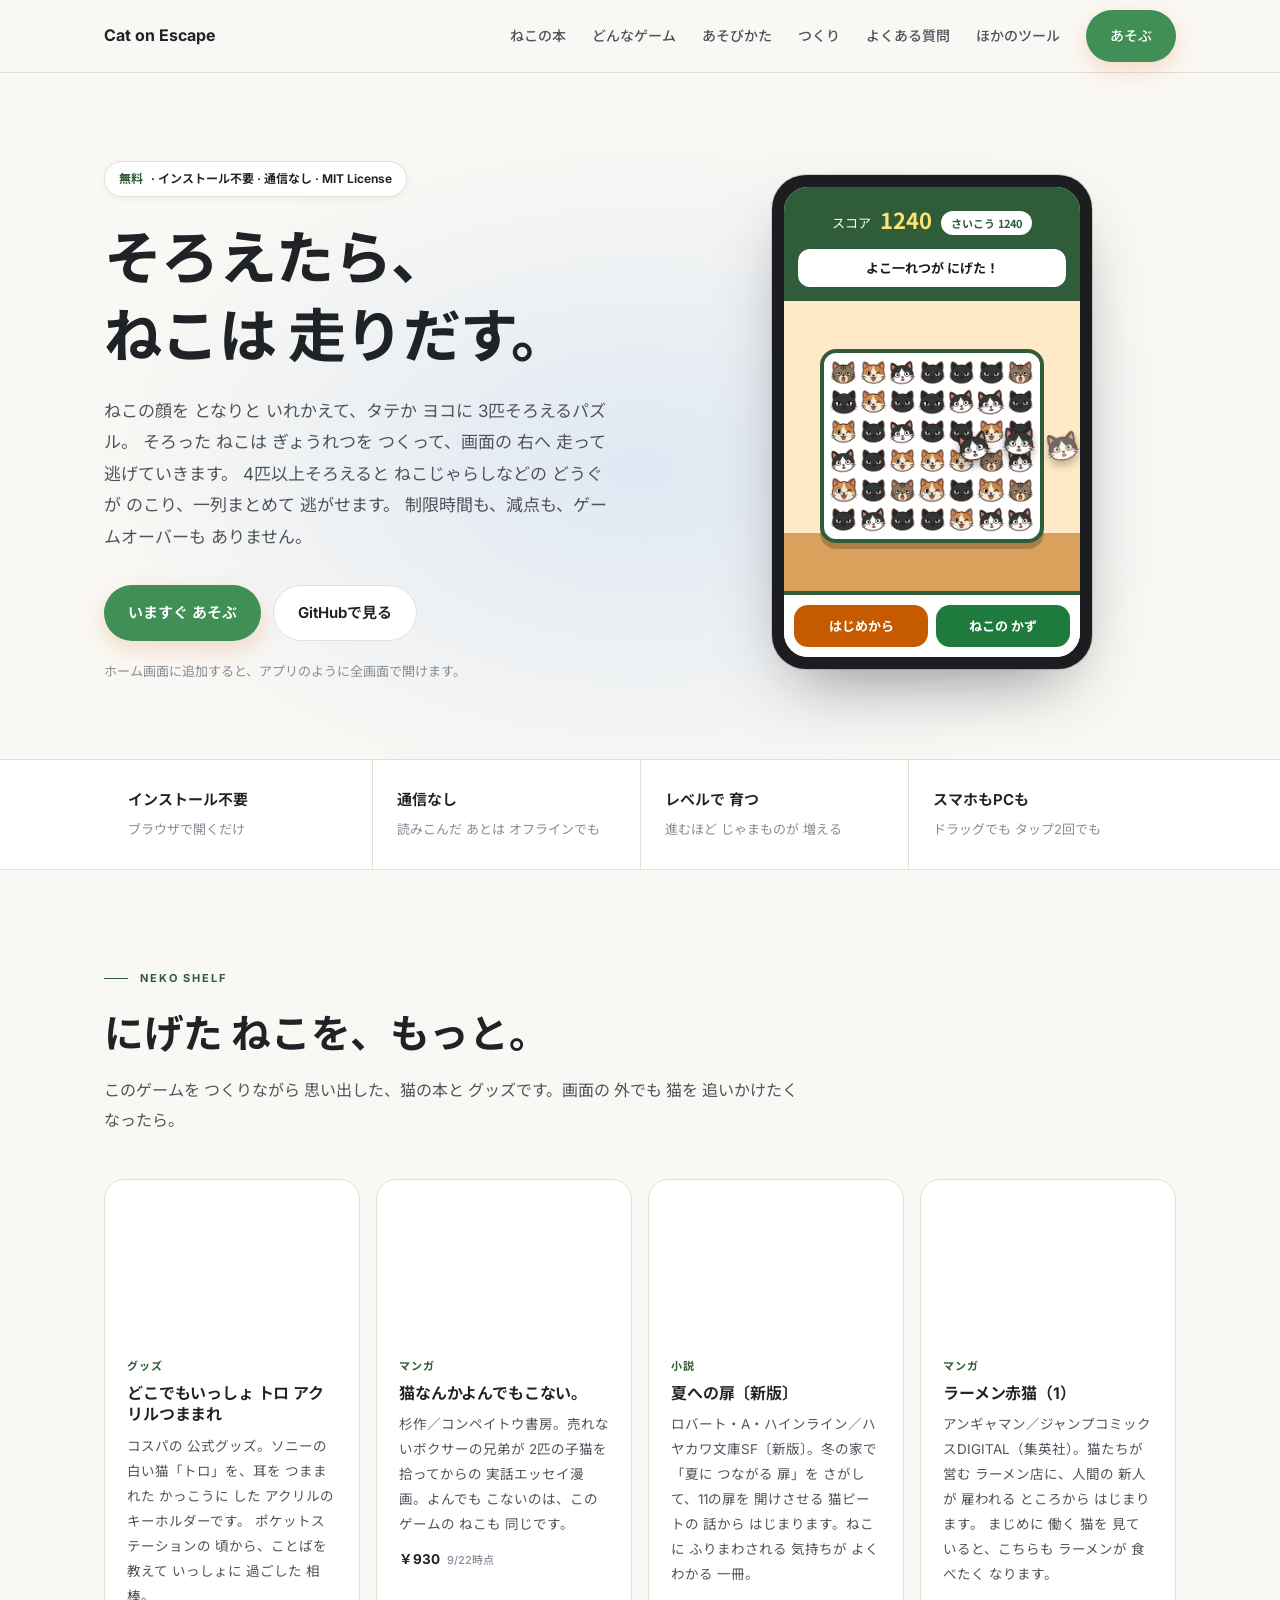
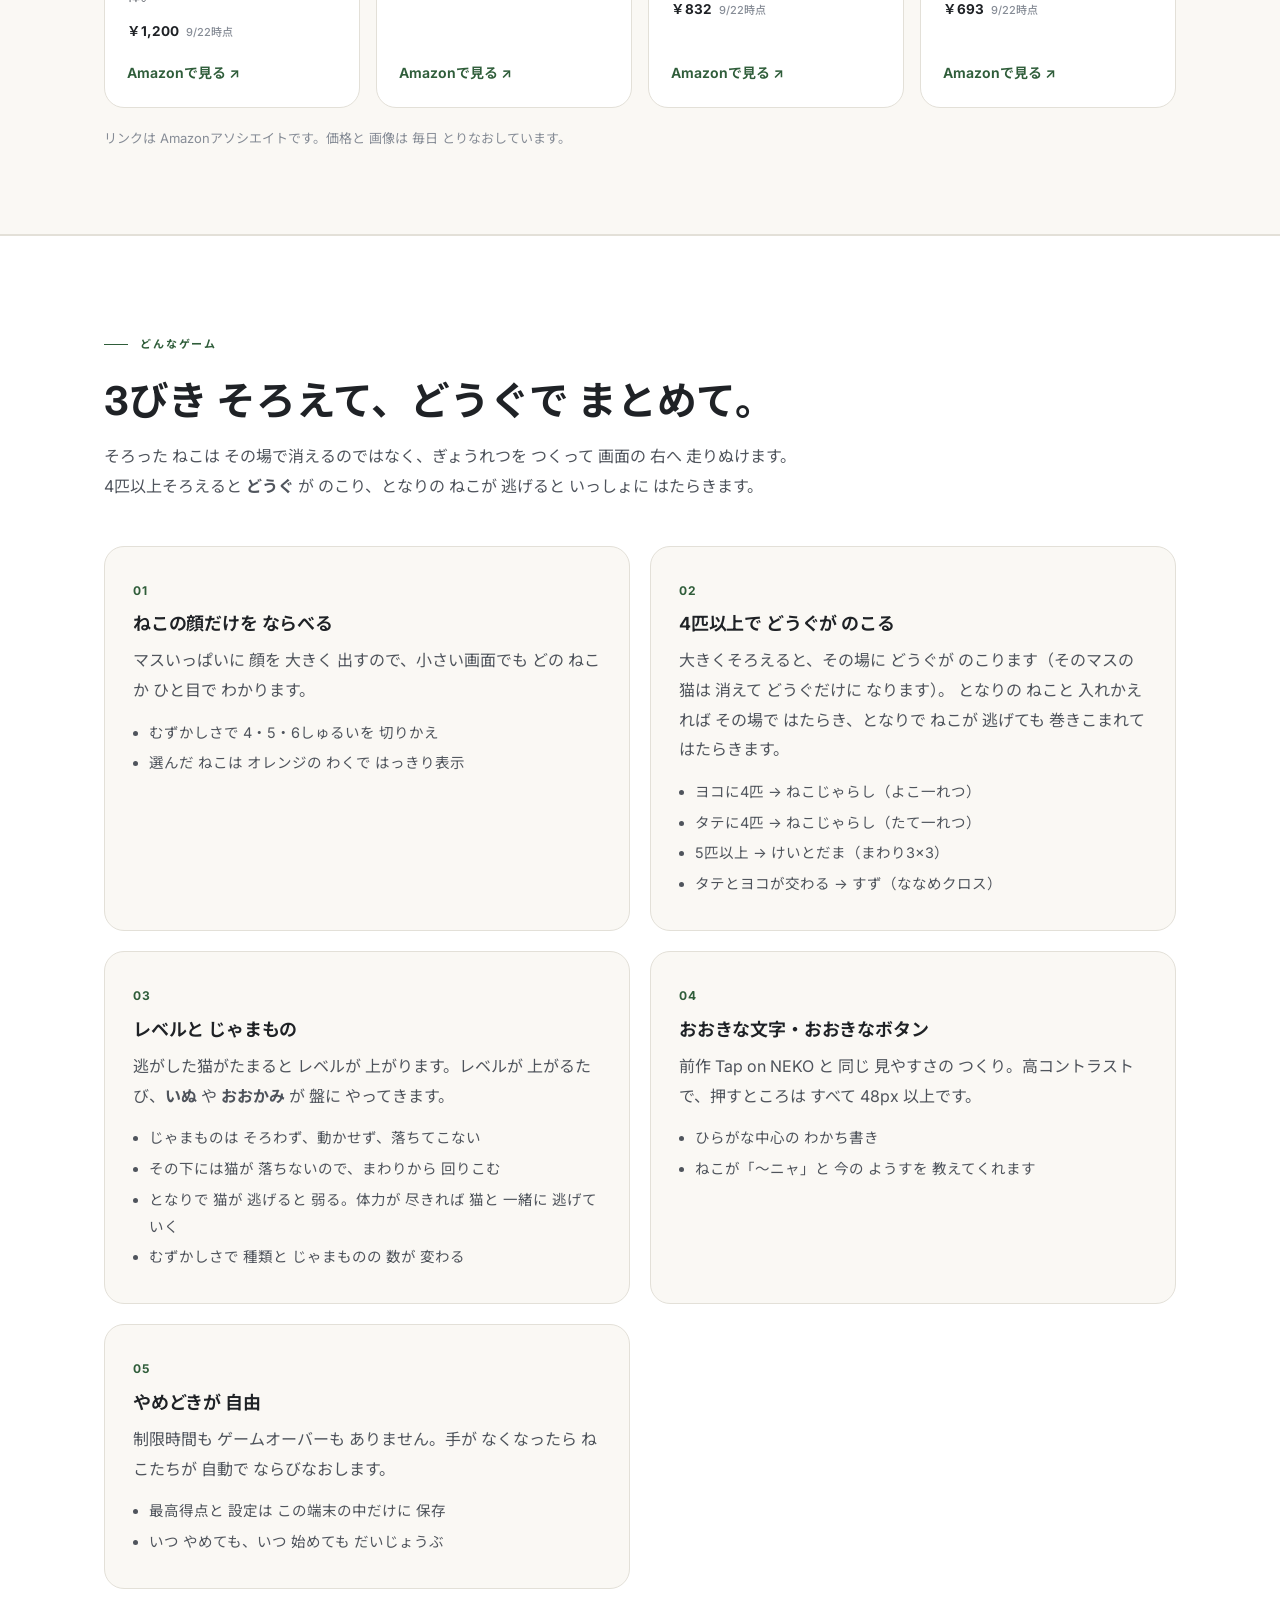
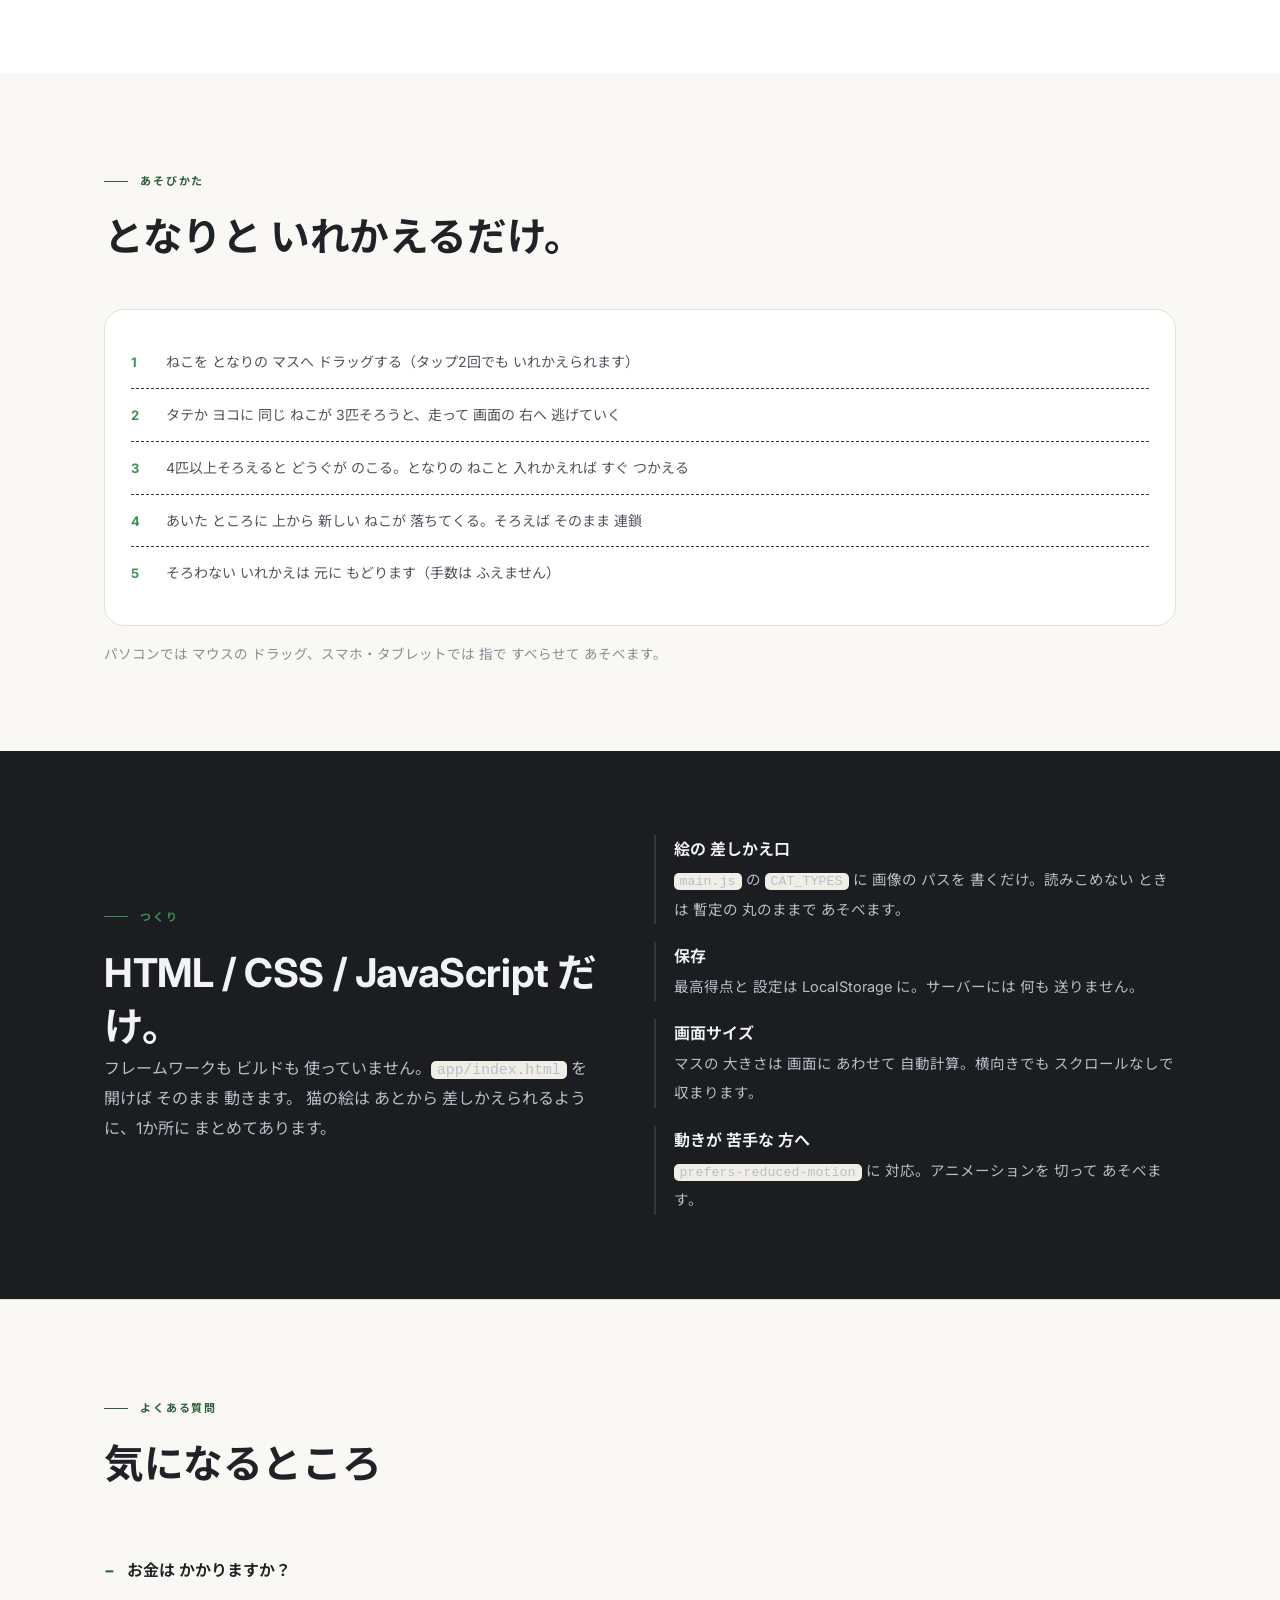
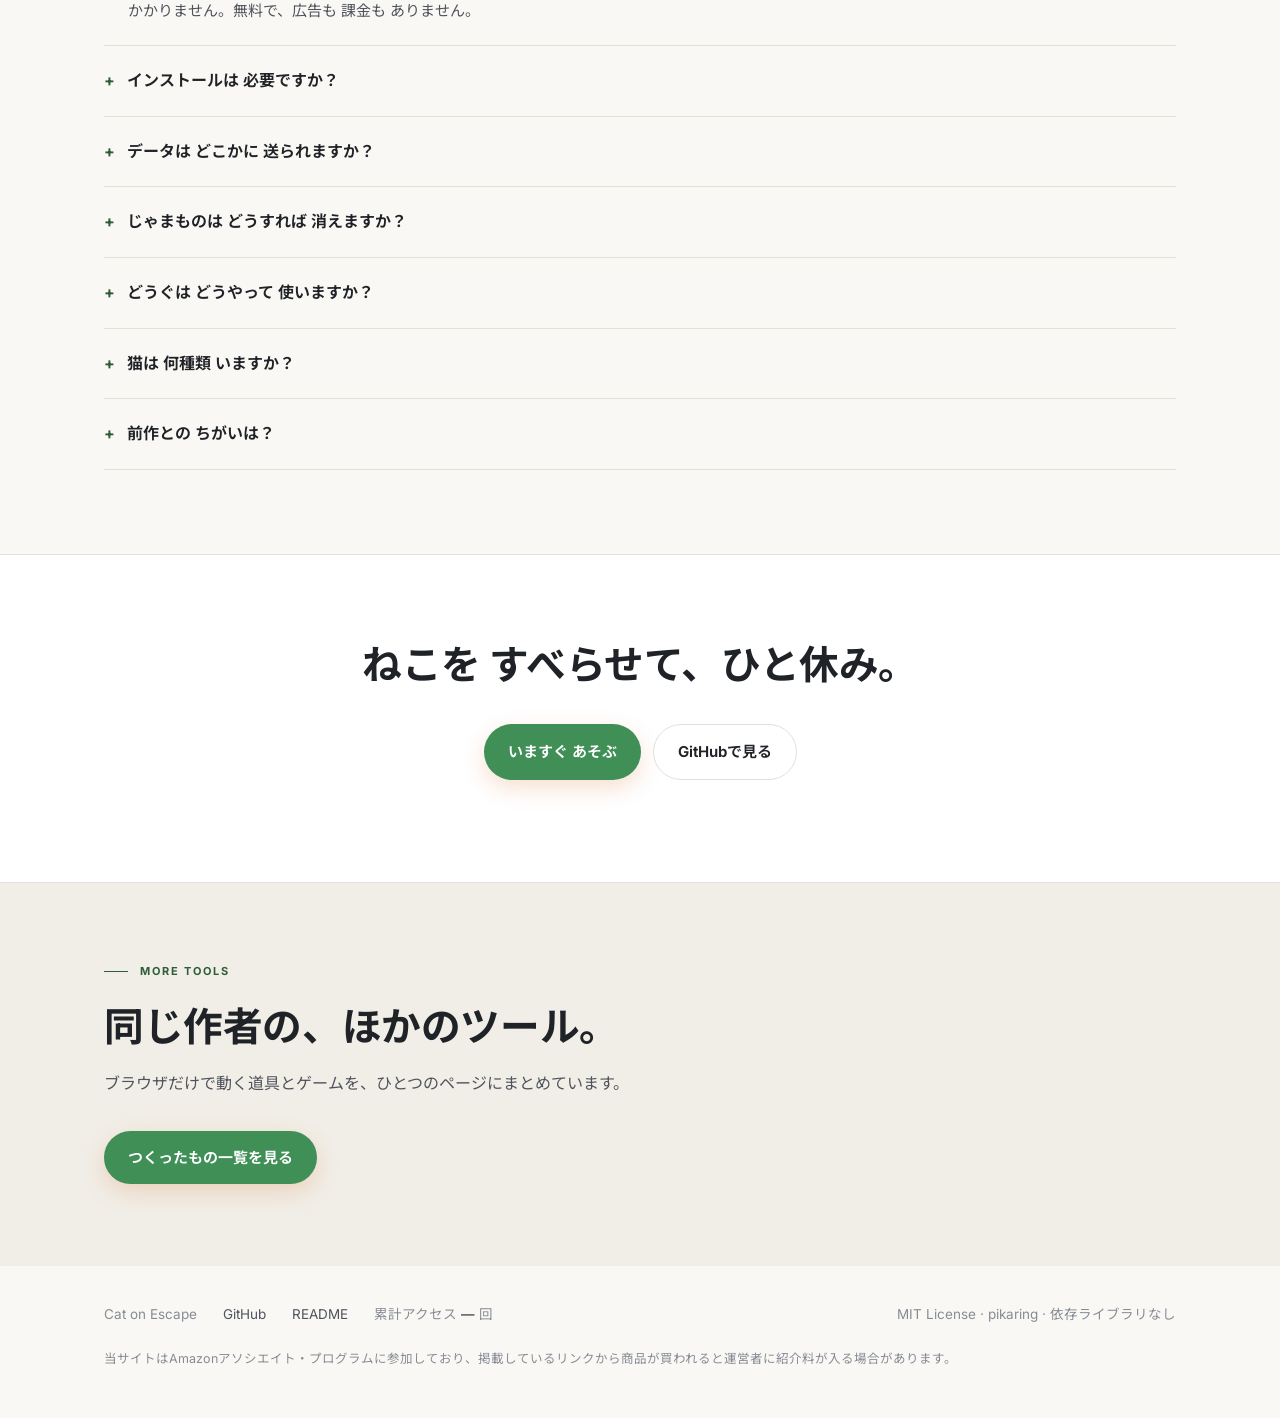
==== index.html @ 18ccc9ee "ポータルから来たときに紹介ページが飛ばされる不具合を修正 ホーム画面のアイコンから開いたときだけ app/ へ飛ばす分岐が、 ポータル経由の訪問でも成立していた。  display-mode: sta" ====
<!DOCTYPE html>
<html lang="ja">
<head>
<meta charset="UTF-8">
<meta name="viewport" content="width=device-width, initial-scale=1">
<title>Cat on Escape｜3びき そろえて ねこを にがす、おちもの パズル</title>
<meta name="description" content="インストール不要・通信なし・ブラウザだけで動く、ねこを にがす おちもの パズル。ねこの顔をスライドしてタテかヨコに3匹そろえると、行列をつくって画面の右へ走って逃げていきます。4匹以上そろえると ねこじゃらしなどの どうぐが手に入ります。">
<meta name="theme-color" content="#2f5d3a">

<link rel="canonical" href="https://pikaring.github.io/cat-on-escape/">
<meta property="og:type" content="website">
<meta property="og:title" content="Cat on Escape｜3びき そろえて ねこを にがす、おちもの パズル">
<meta property="og:description" content="3びき そろえて ねこを にがす パズル。4匹以上そろえると どうぐが手に入り、一列やまわり3×3をまとめて逃がせます。インストール不要・通信なし。">
<meta property="og:url" content="https://pikaring.github.io/cat-on-escape/">
<meta property="og:image" content="https://pikaring.github.io/cat-on-escape/assets/icon.png">

<link rel="icon" href="assets/favicon.png" type="image/png">
<link rel="apple-touch-icon" href="assets/icon.png">
<link rel="preconnect" href="https://fonts.googleapis.com">
<link rel="preconnect" href="https://fonts.gstatic.com" crossorigin>
<link href="https://fonts.googleapis.com/css2?family=Inter:wght@400;500;600;650;700&family=Noto+Sans+JP:wght@400;500;600;700&display=swap" rel="stylesheet">
<link rel="stylesheet" href="assets/site.css">
<script>
  /* ホーム画面に くわえた アイコンから 開いた ときは、紹介ページを とばして
     そのまま ゲームへ（すでに 入れて ある 方の 使い勝手を かえない ため）。

     ただし standalone は「いま 開いて いる ウィンドウの 表示モード」なので、
     ポータルなど 別の ページを ホーム画面から 開いて いると、そこから たどって
     きた この ページでも 条件が 成立して しまう。アイコンからの 起動には
     参照元が 無いので、それを 見て 区別する。 */
  var fromIcon = !document.referrer;
  var standalone = window.matchMedia('(display-mode: standalone)').matches
                || window.navigator.standalone === true;
  if (fromIcon && standalone) {
    location.replace('app/');
  }
</script>
<!-- Google tag (gtag.js) -->
<script async src="https://www.googletagmanager.com/gtag/js?id=G-3FCFQY4W85"></script>
<script>
  window.dataLayer = window.dataLayer || [];
  function gtag(){dataLayer.push(arguments);}
  gtag('js', new Date());
  gtag('config', 'G-3FCFQY4W85');
</script>
<script type="application/ld+json">
{
  "@context": "https://schema.org",
  "@type": "WebApplication",
  "name": "Cat on Escape",
  "url": "https://pikaring.github.io/cat-on-escape/",
  "description": "インストール不要・通信なし・ブラウザだけで動く、ねこを にがす おちもの パズル。ねこの顔をスライドしてタテかヨコに3匹そろえると、行列をつくって画面の右へ走って逃げていきます。4匹以上そろえると ねこじゃらしなどの どうぐが手に入ります。",
  "applicationCategory": "GameApplication",
  "operatingSystem": "すべて（ウェブブラウザ）",
  "inLanguage": "ja",
  "isAccessibleForFree": true,
  "offers": {
    "@type": "Offer",
    "price": "0",
    "priceCurrency": "JPY"
  },
  "license": "https://opensource.org/licenses/MIT",
  "author": {
    "@type": "Person",
    "name": "pikaring",
    "url": "https://pikaring.github.io/"
  },
  "browserRequirements": "JavaScript が 動く ブラウザ"
}
</script>
</head>
<body>

<header class="header">
  <div class="wrap header-inner">
    <a class="brand" href="./">Cat on Escape</a>
    <nav class="nav">
      <a href="#goods">ねこの本</a>
      <a href="#about">どんなゲーム</a>
      <a href="#howto">あそびかた</a>
      <a href="#make">つくり</a>
      <a href="#faq">よくある質問</a>
      <a href="#family">ほかのツール</a>
      <a class="btn btn-main" href="app/">あそぶ</a>
    </nav>
  </div>
</header>

<section class="hero">
  <div class="wrap hero-grid">
    <div>
      <span class="pill"><b>無料</b> · インストール不要 · 通信なし · MIT License</span>
      <h1>そろえたら、<br>ねこは 走りだす。</h1>
      <p class="lead">ねこの顔を となりと いれかえて、タテか ヨコに 3匹そろえるパズル。
        そろった ねこは ぎょうれつを つくって、画面の 右へ 走って 逃げていきます。
        4匹以上そろえると ねこじゃらしなどの どうぐが のこり、一列まとめて 逃がせます。
        制限時間も、減点も、ゲームオーバーも ありません。</p>
      <div class="hero-actions">
        <a class="btn btn-main" href="app/">いますぐ あそぶ</a>
        <a class="btn btn-sub" href="https://github.com/pikaring/cat-on-escape">GitHubで見る</a>
      </div>
      <p class="hero-note">ホーム画面に追加すると、アプリのように全画面で開けます。</p>
    </div>

    <div class="phone" aria-hidden="true">
      <div class="screen screen-slide">
        <div class="sbar">
          <p class="sscore">スコア <b>1240</b> <span class="sbadge">さいこう 1240</span></p>
          <p class="smsg">よこ一れつが にげた！</p>
        </div>
        <div class="sfield">
          <div class="sboard">
          <span class="sdot t"></span><span class="sdot c"></span><span class="sdot h"></span><span class="sdot k"></span><span class="sdot k"></span><span class="sdot k"></span><span class="sdot t"></span>
          <span class="sdot k"></span><span class="sdot c"></span><span class="sdot k"></span><span class="sdot k"></span><span class="sdot h"></span><span class="sdot h"></span><span class="sdot k"></span>
          <span class="sdot c"></span><span class="sdot k"></span><span class="sdot h"></span><span class="sdot k"></span><span class="sdot k"></span><span class="sdot c"></span><span class="sdot k"></span>
          <span class="sdot h"></span><span class="sdot k"></span><span class="sdot c"></span><span class="sdot c"></span><span class="sdot c"></span><span class="sdot t"></span><span class="sdot h"></span>
          <span class="sdot c"></span><span class="sdot k"></span><span class="sdot t"></span><span class="sdot c"></span><span class="sdot k"></span><span class="sdot c"></span><span class="sdot t"></span>
          <span class="sdot k"></span><span class="sdot h"></span><span class="sdot k"></span><span class="sdot k"></span><span class="sdot c"></span><span class="sdot h"></span><span class="sdot h"></span>
          </div>
          <span class="srunner srunner--a"></span>
          <span class="srunner srunner--b"></span>
          <span class="srunner srunner--c"></span>
        </div>
        <div class="sbtns"><b>はじめから</b><i>ねこの かず</i></div>
      </div>
    </div>
  </div>
</section>

<div class="specs">
  <div class="wrap specs-grid">
    <div class="spec"><b>インストール不要</b><span>ブラウザで開くだけ</span></div>
    <div class="spec"><b>通信なし</b><span>読みこんだ あとは オフラインでも</span></div>
    <div class="spec"><b>レベルで 育つ</b><span>進むほど じゃまものが 増える</span></div>
    <div class="spec"><b>スマホもPCも</b><span>ドラッグでも タップ2回でも</span></div>
  </div>
</div>

<section class="goods" id="goods">
  <div class="wrap">
    <div class="sec-head">
      <p class="eyebrow">NEKO SHELF</p>
      <h2>にげた ねこを、もっと。</h2>
      <p>このゲームを つくりながら 思い出した、猫の本と グッズです。画面の 外でも 猫を 追いかけたく なったら。</p>
    </div>
    <div class="goods-grid">

      <div class="good" data-asin="B0DR89S4JV">
        <p class="gcat">グッズ</p>
        <h3>どこでもいっしょ トロ アクリルつままれ</h3>
        <p>コスパの 公式グッズ。ソニーの 白い猫「トロ」を、耳を つままれた かっこうに した アクリルの キーホルダーです。
          ポケットステーションの 頃から、ことばを 教えて いっしょに 過ごした 相棒。</p>
        <a class="glink" href="https://www.amazon.co.jp/dp/B0DR89S4JV?tag=redcomet-22" target="_blank" rel="sponsored noopener">Amazonで見る ↗</a>
      </div>

      <div class="good" data-asin="4408411647">
        <p class="gcat">マンガ</p>
        <h3>猫なんかよんでもこない。</h3>
        <p>杉作／コンペイトウ書房。売れないボクサーの兄弟が 2匹の子猫を 拾ってからの 実話エッセイ漫画。よんでも こないのは、この ゲームの ねこも 同じです。</p>
        <a class="glink" href="https://www.amazon.co.jp/dp/4408411647?tag=redcomet-22" target="_blank" rel="sponsored noopener">Amazonで見る ↗</a>
      </div>

      <div class="good" data-asin="B08P717SMC">
        <p class="gcat">小説</p>
        <h3>夏への扉〔新版〕</h3>
        <p>ロバート・A・ハインライン／ハヤカワ文庫SF〔新版〕。冬の家で「夏に つながる 扉」を さがして、11の扉を 開けさせる 猫ピートの 話から はじまります。ねこに ふりまわされる 気持ちが よく わかる 一冊。</p>
        <a class="glink" href="https://www.amazon.co.jp/dp/B08P717SMC?tag=redcomet-22" target="_blank" rel="sponsored noopener">Amazonで見る ↗</a>
      </div>

      <div class="good" data-asin="B0BBTSRRZJ">
        <p class="gcat">マンガ</p>
        <h3>ラーメン赤猫（1）</h3>
        <p>アンギャマン／ジャンプコミックスDIGITAL（集英社）。猫たちが 営む ラーメン店に、人間の 新人が 雇われる ところから はじまります。
          まじめに 働く 猫を 見ていると、こちらも ラーメンが 食べたく なります。</p>
        <a class="glink" href="https://www.amazon.co.jp/dp/B0BBTSRRZJ?tag=redcomet-22" target="_blank" rel="sponsored noopener">Amazonで見る ↗</a>
      </div>

    </div>
    <p class="goods-note">リンクは Amazonアソシエイトです。価格と 画像は 毎日 とりなおしています。</p>
  </div>
</section>

<section id="about" class="alt">
  <div class="wrap">
    <div class="sec-head">
      <p class="eyebrow">どんなゲーム</p>
      <h2>3びき そろえて、どうぐで まとめて。</h2>
      <p>そろった ねこは その場で消えるのではなく、ぎょうれつを つくって 画面の 右へ 走りぬけます。
        4匹以上そろえると <b>どうぐ</b> が のこり、となりの ねこが 逃げると いっしょに はたらきます。</p>
    </div>
    <div class="cards">
      <div class="card">
        <span class="num">01</span>
        <h3>ねこの顔だけを ならべる</h3>
        <p>マスいっぱいに 顔を 大きく 出すので、小さい画面でも どの ねこか ひと目で わかります。</p>
        <ul>
          <li>むずかしさで 4・5・6しゅるいを 切りかえ</li>
          <li>選んだ ねこは オレンジの わくで はっきり表示</li>
        </ul>
      </div>
      <div class="card">
        <span class="num">02</span>
        <h3>4匹以上で どうぐが のこる</h3>
        <p>大きくそろえると、その場に どうぐが のこります（そのマスの猫は 消えて どうぐだけに なります）。
          となりの ねこと 入れかえれば その場で はたらき、となりで ねこが 逃げても 巻きこまれて はたらきます。</p>
        <ul>
          <li>ヨコに4匹 → ねこじゃらし（よこ一れつ）</li>
          <li>タテに4匹 → ねこじゃらし（たて一れつ）</li>
          <li>5匹以上 → けいとだま（まわり3×3）</li>
          <li>タテとヨコが交わる → すず（ななめクロス）</li>
        </ul>
      </div>
      <div class="card">
        <span class="num">03</span>
        <h3>レベルと じゃまもの</h3>
        <p>逃がした猫がたまると レベルが 上がります。レベルが 上がるたび、<b>いぬ</b> や <b>おおかみ</b> が 盤に やってきます。</p>
        <ul>
          <li>じゃまものは そろわず、動かせず、落ちてこない</li>
          <li>その下には猫が 落ちないので、まわりから 回りこむ</li>
          <li>となりで 猫が 逃げると 弱る。体力が 尽きれば 猫と 一緒に 逃げていく</li>
          <li>むずかしさで 種類と じゃまものの 数が 変わる</li>
        </ul>
      </div>
      <div class="card">
        <span class="num">04</span>
        <h3>おおきな文字・おおきなボタン</h3>
        <p>前作 Tap on NEKO と 同じ 見やすさの つくり。高コントラストで、押すところは すべて 48px 以上です。</p>
        <ul>
          <li>ひらがな中心の わかち書き</li>
          <li>ねこが「〜ニャ」と 今の ようすを 教えてくれます</li>
        </ul>
      </div>
      <div class="card">
        <span class="num">05</span>
        <h3>やめどきが 自由</h3>
        <p>制限時間も ゲームオーバーも ありません。手が なくなったら ねこたちが 自動で ならびなおします。</p>
        <ul>
          <li>最高得点と 設定は この端末の中だけに 保存</li>
          <li>いつ やめても、いつ 始めても だいじょうぶ</li>
        </ul>
      </div>
    </div>
  </div>
</section>

<section id="howto">
  <div class="wrap">
    <div class="sec-head">
      <p class="eyebrow">あそびかた</p>
      <h2>となりと いれかえるだけ。</h2>
    </div>
    <div class="steps-box" style="background:#fff;border:1px solid var(--line)">
      <div class="flow-step"><em>1</em><span>ねこを となりの マスへ ドラッグする（タップ2回でも いれかえられます）</span></div>
      <div class="flow-step"><em>2</em><span>タテか ヨコに 同じ ねこが 3匹そろうと、走って 画面の 右へ 逃げていく</span></div>
      <div class="flow-step"><em>3</em><span>4匹以上そろえると どうぐが のこる。となりの ねこと 入れかえれば すぐ つかえる</span></div>
      <div class="flow-step"><em>4</em><span>あいた ところに 上から 新しい ねこが 落ちてくる。そろえば そのまま 連鎖</span></div>
      <div class="flow-step"><em>5</em><span>そろわない いれかえは 元に もどります（手数は ふえません）</span></div>
    </div>
    <p class="note">パソコンでは マウスの ドラッグ、スマホ・タブレットでは 指で すべらせて あそべます。</p>
  </div>
</section>

<section id="make" class="night">
  <div class="wrap night-grid">
    <div>
      <p class="eyebrow">つくり</p>
      <h2>HTML / CSS / JavaScript だけ。</h2>
      <p>フレームワークも ビルドも 使っていません。<code>app/index.html</code> を 開けば そのまま 動きます。
        猫の絵は あとから 差しかえられるように、1か所に まとめてあります。</p>
    </div>
    <div class="night-list">
      <div class="night-item"><b>絵の 差しかえ口</b><span><code>main.js</code> の <code>CAT_TYPES</code> に 画像の パスを 書くだけ。読みこめない ときは 暫定の 丸のままで あそべます。</span></div>
      <div class="night-item"><b>保存</b><span>最高得点と 設定は LocalStorage に。サーバーには 何も 送りません。</span></div>
      <div class="night-item"><b>画面サイズ</b><span>マスの 大きさは 画面に あわせて 自動計算。横向きでも スクロールなしで 収まります。</span></div>
      <div class="night-item"><b>動きが 苦手な 方へ</b><span><code>prefers-reduced-motion</code> に 対応。アニメーションを 切って あそべます。</span></div>
    </div>
  </div>
</section>

<section id="faq" class="faq">
  <div class="wrap">
    <div class="sec-head">
      <p class="eyebrow">よくある質問</p>
      <h2>気になるところ</h2>
    </div>
    <details open><summary>お金は かかりますか？</summary><p>かかりません。無料で、広告も 課金も ありません。</p></details>
    <details><summary>インストールは 必要ですか？</summary><p>不要です。ブラウザで開くだけ。ホーム画面に追加すると、アプリのように 全画面で 開けます。</p></details>
    <details><summary>データは どこかに 送られますか？</summary><p>送られません。最高得点も 設定も、お使いの端末の中だけに 保存されます。</p></details>
    <details><summary>じゃまものは どうすれば 消えますか？</summary><p>いぬ・おおかみは 動かせません。<b>となりの マスで 猫を 逃がす</b>たびに 弱り、体力が 尽きると 猫たちと 一緒に 逃げていきます（いぬは2回、おおかみは3回）。どうぐの 一列消しを ぶつけるのが 手っとり早いです。</p></details>
    <details><summary>どうぐは どうやって 使いますか？</summary><p>4匹以上そろえると、その場に どうぐが のこります（猫が どうぐに 変わります）。となりの ねこと 入れかえれば その場で つかえて、となりで ねこが 逃げた ときにも ひとりでに はたらきます。</p></details>
    <details><summary>猫は 何種類 いますか？</summary><p>くろねこ・ちゃしろ・キジトラ・ハチワレ・みけねこ・しろねこの6種類です。「ねこの かず」から 4種類（やさしい）・5種類（ふつう）・6種類（むずかしい）を 切りかえられます。種類が多いほど そろいにくく なります。</p></details>
    <details><summary>前作との ちがいは？</summary><p><a href="https://pikaring.github.io/tap-on-neko/">Tap on NEKO</a> は ねこの お世話と クイズ、こちらは パズルです。見た目と 操作の かんじは そろえてあります。</p></details>
  </div>
</section>

<section class="cta">
  <div class="wrap">
    <h2>ねこを すべらせて、ひと休み。</h2>
    <div class="hero-actions">
      <a class="btn btn-main" href="app/">いますぐ あそぶ</a>
      <a class="btn btn-sub" href="https://github.com/pikaring/cat-on-escape">GitHubで見る</a>
    </div>
  </div>
</section>

<section class="family" id="family">
  <div class="wrap">
    <div class="sec-head">
      <p class="eyebrow">MORE TOOLS</p>
      <h2>同じ作者の、ほかのツール。</h2>
      <p>ブラウザだけで動く道具とゲームを、ひとつのページにまとめています。</p>
    </div>
    <div class="hero-actions">
      <a class="btn btn-main" href="https://pikaring.github.io/">つくったもの一覧を見る</a>
    </div>
  </div>
</section>

<footer class="footer">
  <div class="wrap footer-inner">
    <span>Cat on Escape</span>
    <a href="https://github.com/pikaring/cat-on-escape">GitHub</a>
    <a href="https://github.com/pikaring/cat-on-escape/blob/main/README.md">README</a>
    <span class="counter">累計アクセス <b id="counter-value">―</b> 回</span>
    <span class="sep">MIT License · pikaring · 依存ライブラリなし</span>
    <span class="disclosure">当サイトはAmazonアソシエイト・プログラムに参加しており、掲載しているリンクから商品が買われると運営者に紹介料が入る場合があります。</span>
  </div>
</footer>

<script>
// アクセスカウンター（ほかのページと同じGAS。page名でサイトごとに別カウント）
(function () {
  var el = document.getElementById('counter-value');
  if (!el) return;
  var page = location.pathname.replace(/index\.html$/, '');
  fetch('https://script.google.com/macros/s/AKfycbxkQLZXNAFXkT7zhIO0TmMDGU3A0TQ234Lf-yhw5J7lvFAjCi3KLNLRd_LKd_xlOxPd/exec?page=' + encodeURIComponent(page))
    .then(function (r) { return r.json(); })
    .then(function (d) { el.textContent = Number(d.count).toLocaleString('ja-JP'); })
    .catch(function () { el.textContent = '―'; });
})();
</script>

<script>
// Amazon Creators API で取った商品情報（tools/fetch_goods.py が assets/goods.json に書く）。
// 取れていれば画像と価格を足し、無ければテキストカードのまま。
(function () {
  var cards = document.querySelectorAll('.good[data-asin]');
  if (!cards.length) return;
  fetch('assets/goods.json', { cache: 'no-cache' }).then(function (r) { return r.json(); }).then(function (d) {
    var at = new Date(d.fetchedAt);
    var stamp = isNaN(at) ? '' : (at.getMonth() + 1) + '/' + at.getDate() + '時点';
    cards.forEach(function (c) {
      var it = d.items && d.items[c.dataset.asin];
      if (!it) return;
      if (it.image) {
        var img = document.createElement('img');
        img.className = 'gimg'; img.src = it.image; img.alt = ''; img.loading = 'lazy';
        c.insertBefore(img, c.firstChild);
      }
      if (it.price) {
        var p = document.createElement('p');
        p.className = 'gprice';
        p.innerHTML = it.price + (stamp ? ' <small>' + stamp + '</small>' : '');
        var link = c.querySelector('.glink');
        c.insertBefore(p, link);
      }
      if (it.url) { var a = c.querySelector('.glink'); if (a) a.href = it.url; }
    });
  }).catch(function () { /* 取れなければ何もしない */ });
})();
</script>

</body>
</html>
---- assets/site.css ----
/* Cat on Escape 紹介ページ
   ほかのツールと共通のデザイン（tap-on-neko / tap-on-kotoba と同じ site.css）。
   アクセントだけ このアプリの みどりに してある。
   ヒーローの画面モックは app/ の配色を そのまま 縮めたもの。 */

:root {
  --ember: #3f8f57;
  --ember-dark: #2f5d3a;
  --ink: #1f2226;
  --body: #4f545c;
  --muted: #868c96;
  --silver: #aab0bb;
  --paper: #faf8f4;
  --cream: #f1eee7;
  --line: #e3e0d8;
  --night: #1b1d21;
  --night-line: #33373e;
  --white: #fff;
  --blank: #1a4e8a;
  --blank-dark: #16406f;
  --radius: 20px;
  --wrap: 1120px;
}

* { box-sizing: border-box; }
html { scroll-behavior: smooth; scroll-padding-top: 92px; }

body {
  margin: 0;
  background: var(--paper);
  color: var(--body);
  font-family: Inter, "Noto Sans JP", "Yu Gothic", Meiryo, sans-serif;
  font-size: 16px;
  line-height: 1.85;
  -webkit-font-smoothing: antialiased;
}

img { max-width: 100%; display: block; }
a { color: var(--ember-dark); }
code { font-family: "Cascadia Code", Consolas, monospace; font-size: .92em; background: var(--cream); padding: 1px 6px; border-radius: 5px; }

.wrap { max-width: var(--wrap); margin: 0 auto; padding: 0 24px; }

h1, h2, h3 { color: var(--ink); line-height: 1.35; letter-spacing: -.01em; margin: 0; }
h2 { font-size: clamp(28px, 3.1vw, 40px); font-weight: 700; }
h3 { font-size: 18px; font-weight: 650; }
p { margin: 0; }

.eyebrow {
  display: flex; align-items: center; gap: 12px;
  color: var(--ember-dark);
  font-size: 11px; font-weight: 700; letter-spacing: .17em;
  margin: 0 0 20px;
}
.eyebrow:before { content: ""; width: 24px; height: 1px; background: currentColor; }

/* ---- ヘッダー ---- */
.header {
  position: sticky; top: 0; z-index: 50;
  background: #faf8f4d9; backdrop-filter: blur(16px);
  border-bottom: 1px solid var(--line);
}
.header-inner { height: 72px; display: flex; align-items: center; gap: 28px; }
.brand { display: flex; align-items: center; gap: 10px; font-weight: 700; color: var(--ink); text-decoration: none; }
.brand img { width: 28px; height: 28px; border-radius: 7px; }
.nav { margin-left: auto; display: flex; align-items: center; gap: 26px; }
.nav a { color: var(--body); text-decoration: none; font-size: 14px; font-weight: 500; }
.nav a:hover { color: var(--ember-dark); }
.nav .btn-main, .nav .btn-main:hover { color: var(--white); }  /* .nav a より優先させる */

/* ---- ボタン ---- */
.btn {
  display: inline-flex; align-items: center; gap: 8px;
  padding: 13px 24px; border-radius: 999px;
  font-weight: 650; font-size: 15px; text-decoration: none;
  transition: background .2s, transform .2s, box-shadow .2s;
}
.btn-main { background: var(--ember); color: var(--white); box-shadow: 0 8px 22px #d9702c38; }
.btn-main:hover { background: var(--ember-dark); transform: translateY(-1px); box-shadow: 0 12px 28px #d9702c45; }
.btn-sub { background: var(--white); color: var(--ink); border: 1px solid var(--line); }
.btn-sub:hover { border-color: #cfcabf; transform: translateY(-1px); }

/* ---- ヒーロー ---- */
.hero { position: relative; padding: 88px 0 76px; overflow: hidden; }
.hero:before {
  content: ""; position: absolute; inset: 0; z-index: -1;
  background: radial-gradient(ellipse at 50% 58%, #dfe8f3 0, transparent 62%), var(--paper);
}
.hero-grid { display: grid; grid-template-columns: 1.04fr .96fr; gap: 56px; align-items: center; }
.pill {
  display: inline-flex; align-items: center; gap: 8px;
  background: var(--white); border: 1px solid var(--line); border-radius: 999px;
  padding: 6px 14px; font-size: 12px; font-weight: 650; color: var(--ink);
  box-shadow: 0 2px 6px #1f22260d;
}
.pill b { color: var(--ember-dark); }
h1 { font-size: clamp(36px, 4.6vw, 58px); font-weight: 750; margin: 22px 0 20px; }
.lead { font-size: 17px; max-width: 30em; }
.hero-actions { display: flex; flex-wrap: wrap; gap: 12px; margin: 32px 0 18px; }
.hero-note { font-size: 13px; color: var(--muted); }

/* ---- 画面のモック（スマホの縦持ち） ----
   app/index.html の配色・構成をそのまま縮めたもの。 */
.phone {
  width: 320px; margin: 0 auto;
  background: var(--night); border-radius: 34px; padding: 12px;
  box-shadow: 0 30px 70px -26px #1f222688, 0 0 0 1px #d9d4cb;
}
.screen {
  background: #fbf6ea; color: #1b1915; border-radius: 24px; overflow: hidden;
  font-family: Meiryo, "Hiragino Sans", "Noto Sans JP", sans-serif;
  padding: 13px 13px 15px; display: flex; flex-direction: column; gap: 12px; min-height: 470px;
}

/* ---- 仕様の帯 ---- */
.specs { border-top: 1px solid var(--line); border-bottom: 1px solid var(--line); background: var(--white); }
.specs-grid { display: grid; grid-template-columns: repeat(4, 1fr); }
.spec { padding: 26px 24px; border-left: 1px solid var(--line); }
.spec:first-child { border-left: 0; }
.spec b { display: block; color: var(--ink); font-size: 15px; font-weight: 650; }
.spec span { font-size: 13px; color: var(--muted); }

section { padding: 84px 0; }
.sec-head { max-width: 44em; margin-bottom: 44px; }
.sec-head p { margin-top: 14px; }

.stat { display: flex; flex-wrap: wrap; gap: 4px 10px; margin-top: 12px; font-size: 12px; color: var(--muted); font-variant-numeric: tabular-nums; }
.stat .hot { color: var(--ember-dark); font-weight: 650; }
.stat .cool { color: #2f6f9f; font-weight: 650; }
.note { font-size: 13.5px; color: var(--muted); margin-top: 16px; }

/* ---- カード ---- */
.alt { background: var(--white); border-top: 1px solid var(--line); }
.cards { display: grid; grid-template-columns: repeat(2, 1fr); gap: 20px; }
.card {
  background: var(--paper); border: 1px solid var(--line); border-radius: var(--radius);
  padding: 28px; transition: box-shadow .2s, transform .2s;
}
.card:hover { box-shadow: 0 18px 44px -20px #1f22262e; transform: translateY(-2px); }
.card .num { font-size: 12px; font-weight: 700; color: var(--ember-dark); letter-spacing: .1em; }
.card h3 { margin: 8px 0 10px; }
.card ul { margin: 14px 0 0; padding-left: 1.1em; font-size: 14.5px; }
.card li { margin-bottom: 4px; }

/* ---- 暗いセクション ---- */
.night { background: var(--night); color: #b9bec8; }
.night h2, .night h3 { color: #f2f3f5; }
.night .eyebrow { color: var(--ember); }
.night a { color: #f0b184; }
.night-grid { display: grid; grid-template-columns: 1fr 1.05fr; gap: 52px; align-items: center; }
.night-list { display: grid; gap: 18px; }
.night-item { border-left: 2px solid var(--night-line); padding-left: 18px; }
.night-item b { display: block; color: #f2f3f5; font-weight: 650; }
.night-item span { font-size: 14.5px; }
.steps-box { background: #22252b; border: 1px solid var(--night-line); border-radius: var(--radius); padding: 26px; }
.flow-step { display: flex; gap: 14px; padding: 13px 0; border-bottom: 1px dashed var(--night-line); align-items: baseline; }
.flow-step:last-child { border-bottom: 0; }
.flow-step em { font-style: normal; color: var(--ember); font-weight: 700; font-size: 13px; min-width: 1.6em; }
.flow-step span { font-size: 14px; }

/* ---- FAQ ---- */
.faq { border-top: 1px solid var(--line); }
details { border-bottom: 1px solid var(--line); padding: 20px 0; }
summary { cursor: pointer; font-weight: 650; color: var(--ink); list-style: none; display: flex; align-items: center; gap: 12px; }
summary::-webkit-details-marker { display: none; }
summary:before { content: "+"; color: var(--ember-dark); font-weight: 700; }
details[open] summary:before { content: "−"; }
details p { margin-top: 12px; font-size: 15px; padding-left: 24px; }

.cta { text-align: center; background: var(--white); border-top: 1px solid var(--line); }
.cta .hero-actions { justify-content: center; }
.footer { padding: 36px 0 48px; font-size: 13.5px; color: var(--muted); }
.footer-inner { display: flex; flex-wrap: wrap; gap: 14px 26px; align-items: center; }
.footer a { color: var(--body); text-decoration: none; }
.footer a:hover { color: var(--ember-dark); }
.footer .sep { margin-left: auto; }
.footer .counter b { font-weight: 600; color: var(--body); font-variant-numeric: tabular-nums; }

@media (max-width: 900px) {
  .hero-grid, .night-grid { grid-template-columns: 1fr; gap: 40px; }
  .cards, .levels { grid-template-columns: 1fr; }
  .chars { grid-template-columns: 1fr 1fr; }
  .specs-grid { grid-template-columns: 1fr 1fr; }
  .spec:nth-child(3) { border-left: 0; }
  .spec { border-top: 1px solid var(--line); }
  .spec:first-child, .spec:nth-child(2) { border-top: 0; }
  .nav a:not(.btn) { display: none; }
  section { padding: 64px 0; }
}
@media (max-width: 560px) {
  .specs-grid, .chars { grid-template-columns: 1fr; }
  .spec { border-left: 0; }
  .hero { padding: 56px 0 48px; }
  .phone { width: 100%; max-width: 320px; }
}

/* ---- Amazon アソシエイト（道具・本） ---- */
.goods { border-bottom: 1px solid var(--line); }
.goods-grid { display: grid; grid-template-columns: repeat(4, 1fr); gap: 16px; }
.good { background: var(--white); border: 1px solid var(--line); border-radius: var(--radius); padding: 22px; display: flex; flex-direction: column; transition: box-shadow .2s, transform .2s; }
.good:hover { box-shadow: 0 18px 44px -20px #0000002e; transform: translateY(-2px); }
.good .gcat { font-size: 11px; font-weight: 700; color: var(--ember-dark); letter-spacing: .1em; }
.good h3 { font-size: 16px; margin: 6px 0 8px; }
.good p:not(.gcat) { font-size: 13.5px; flex: 1; }
.glink { display: inline-flex; align-items: center; gap: 6px; margin-top: 16px; font-size: 14px; font-weight: 650; color: var(--ember-dark); text-decoration: none; }
.glink:hover { color: var(--ember); text-decoration: underline; }
.good .gimg { height: 140px; width: auto; max-width: 100%; object-fit: contain; margin: 0 auto 14px; display: block; background: var(--white); }
.good .gprice { font-size: 15px; font-weight: 700; color: var(--ink); margin-top: 10px; }
.good .gprice small { font-size: 11px; font-weight: 500; color: var(--muted); margin-left: 4px; }
.goods-note { font-size: 13px; color: var(--muted); margin-top: 18px; }
@media (min-width: 901px) { #quiz .goods-grid { grid-template-columns: repeat(3, 1fr); } }
.footer .disclosure { width: 100%; font-size: 12.5px; color: var(--muted); margin-top: 6px; }
@media (max-width: 900px) { .goods-grid { grid-template-columns: 1fr 1fr; } }
@media (max-width: 560px) { .goods-grid { grid-template-columns: 1fr; } }

/* ---- シリーズの相互リンク（4サイト共通の作り） ---- */
.family { background: var(--cream); border-top: 1px solid var(--line); padding: 64px 0; }
.family .sec-head { margin-bottom: 28px; }
.family-grid { display: grid; grid-template-columns: repeat(5, 1fr); gap: 14px; }
.fam { display: flex; flex-direction: column; gap: 4px; background: var(--white); border: 1px solid var(--line); border-radius: var(--radius); padding: 20px 18px; text-decoration: none; color: var(--body); transition: box-shadow .2s, transform .2s; }
.fam:hover { box-shadow: 0 18px 44px -20px #0000002e; transform: translateY(-2px); }
.fam img { width: 44px; height: 44px; border-radius: 11px; margin-bottom: 8px; }
.fam b { color: var(--ink); font-size: 16px; }
.fam span { font-size: 13.5px; line-height: 1.6; }
.fam em { font-style: normal; font-size: 11px; font-weight: 700; color: var(--muted); letter-spacing: .08em; margin-top: 8px; }
.fam.current { background: var(--paper); border-style: dashed; }
@media (max-width: 900px) { .family-grid { grid-template-columns: 1fr 1fr; } }
@media (max-width: 560px) { .family-grid { grid-template-columns: 1fr; } }

@media (prefers-reduced-motion: reduce) {
  html { scroll-behavior: auto; }
  * { transition: none !important; }
  .btn:hover, .card:hover, .char:hover { transform: none; }
}


/* ========== ゲーム画面の モック（ねこの ともだち） ========== */
/* ---- ねこを にがせ の 画面モック ---- */
.screen-slide {
  display: flex;
  flex-direction: column;
  height: 100%;
  padding: 0;
  gap: 0;
  background: #fff8ec;
  overflow: hidden;
}

.sbar {
  padding: 12px 14px 14px;
  background: #2f5d3a;
  color: #fff;
}

.sscore { margin: 0; font-size: 13px; text-align: center; }
.sscore b { font-size: 22px; color: #ffe36e; vertical-align: -1px; margin: 0 6px; }

.sbadge {
  display: inline-block;
  background: #fff;
  color: #2f5d3a;
  border-radius: 999px;
  padding: 2px 10px;
  font-size: 11px;
  font-weight: 700;
}

.smsg {
  margin: 9px 0 0;
  padding: 7px 10px;
  background: #fff;
  border-radius: 12px;
  color: #1b1b1b;
  font-size: 13px;
  font-weight: 700;
  text-align: center;
}

.sfield {
  position: relative;
  flex: 1 1 auto;
  display: flex;
  align-items: center;
  justify-content: center;
  padding: 14px 0;
  background: linear-gradient(to bottom, #ffe9c7 0%, #ffe9c7 80%, #d9a15b 80%, #d9a15b 100%);
}

.sboard {
  display: grid;
  grid-template-columns: repeat(7, 1fr);
  gap: 2px;
  width: 224px;
  padding: 6px;
  background: #fff;
  border: 4px solid #2f5d3a;
  border-radius: 16px;
  box-shadow: 0 6px 0 rgba(0, 0, 0, .22);
}

.sdot {
  width: 100%;
  aspect-ratio: 1 / 1;
  background-size: contain;
  background-position: center;
  background-repeat: no-repeat;
}

.sdot.k { background-image: url("../app/images/face-kuro.png"); }
.sdot.c { background-image: url("../app/images/face-chashiro.png"); }
.sdot.t { background-image: url("../app/images/face-kijitora.png"); }
.sdot.h { background-image: url("../app/images/face-hachiware.png"); }

/* 右へ はしって にげる ねこ */
.srunner {
  position: absolute;
  top: 44%;
  width: 34px;
  height: 34px;
  background-image: url("../app/images/face-hachiware.png");
  background-size: contain;
  background-position: center;
  background-repeat: no-repeat;
  filter: drop-shadow(0 5px 4px rgba(0, 0, 0, .34));
}

.srunner--a { right: 30%; transform: rotate(-7deg); }
.srunner--b { right: 15%; transform: rotate(6deg) translateY(-5px); opacity: .92; }
.srunner--c { right: 0;   transform: rotate(-5deg); opacity: .7; }

.sbtns {
  display: flex;
  gap: 8px;
  padding: 10px;
  background: #fff;
  border-top: 4px solid #2f5d3a;
}

.sbtns i,
.sbtns b {
  flex: 1 1 0;
  padding: 12px 4px;
  border-radius: 14px;
  color: #fff;
  font-size: 13px;
  font-style: normal;
  font-weight: 700;
  text-align: center;
  line-height: 1.35;
}

.sbtns b { background: #c65a00; }
.sbtns i { background: #1f7a3d; }
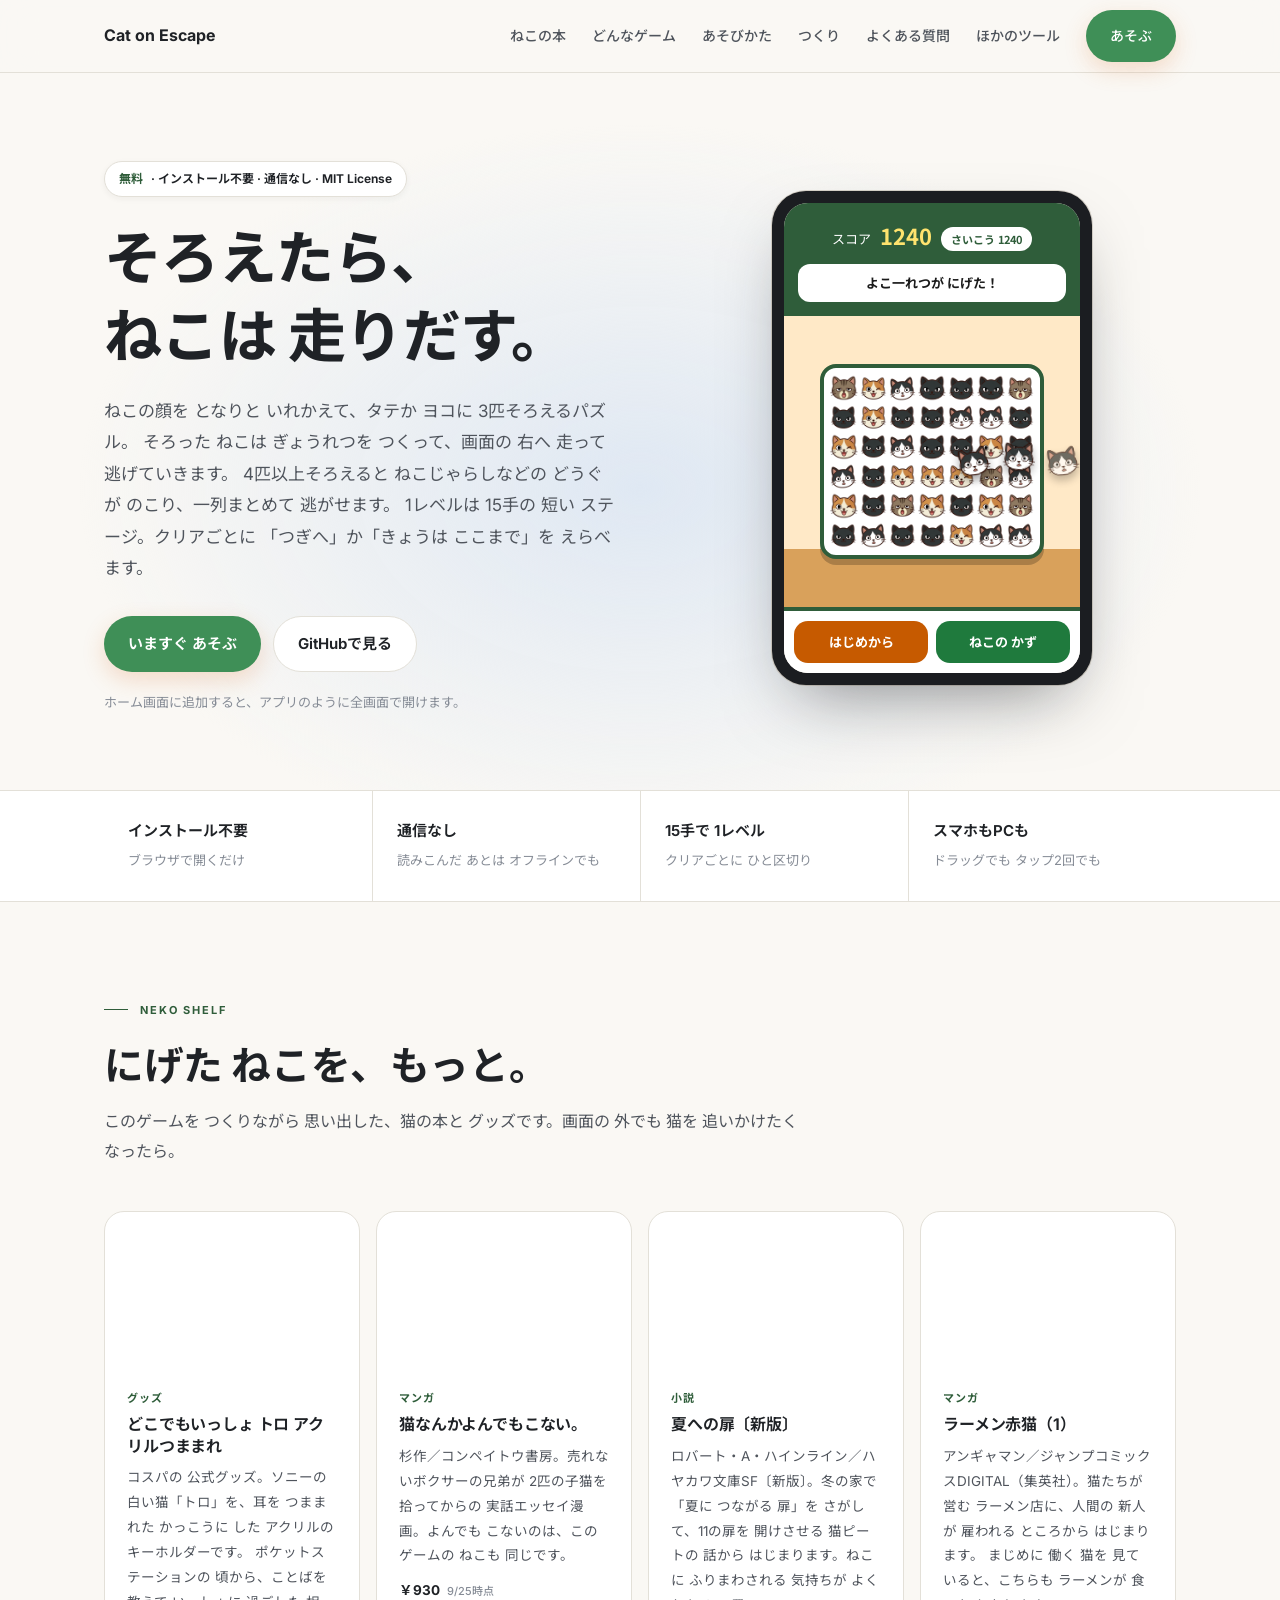
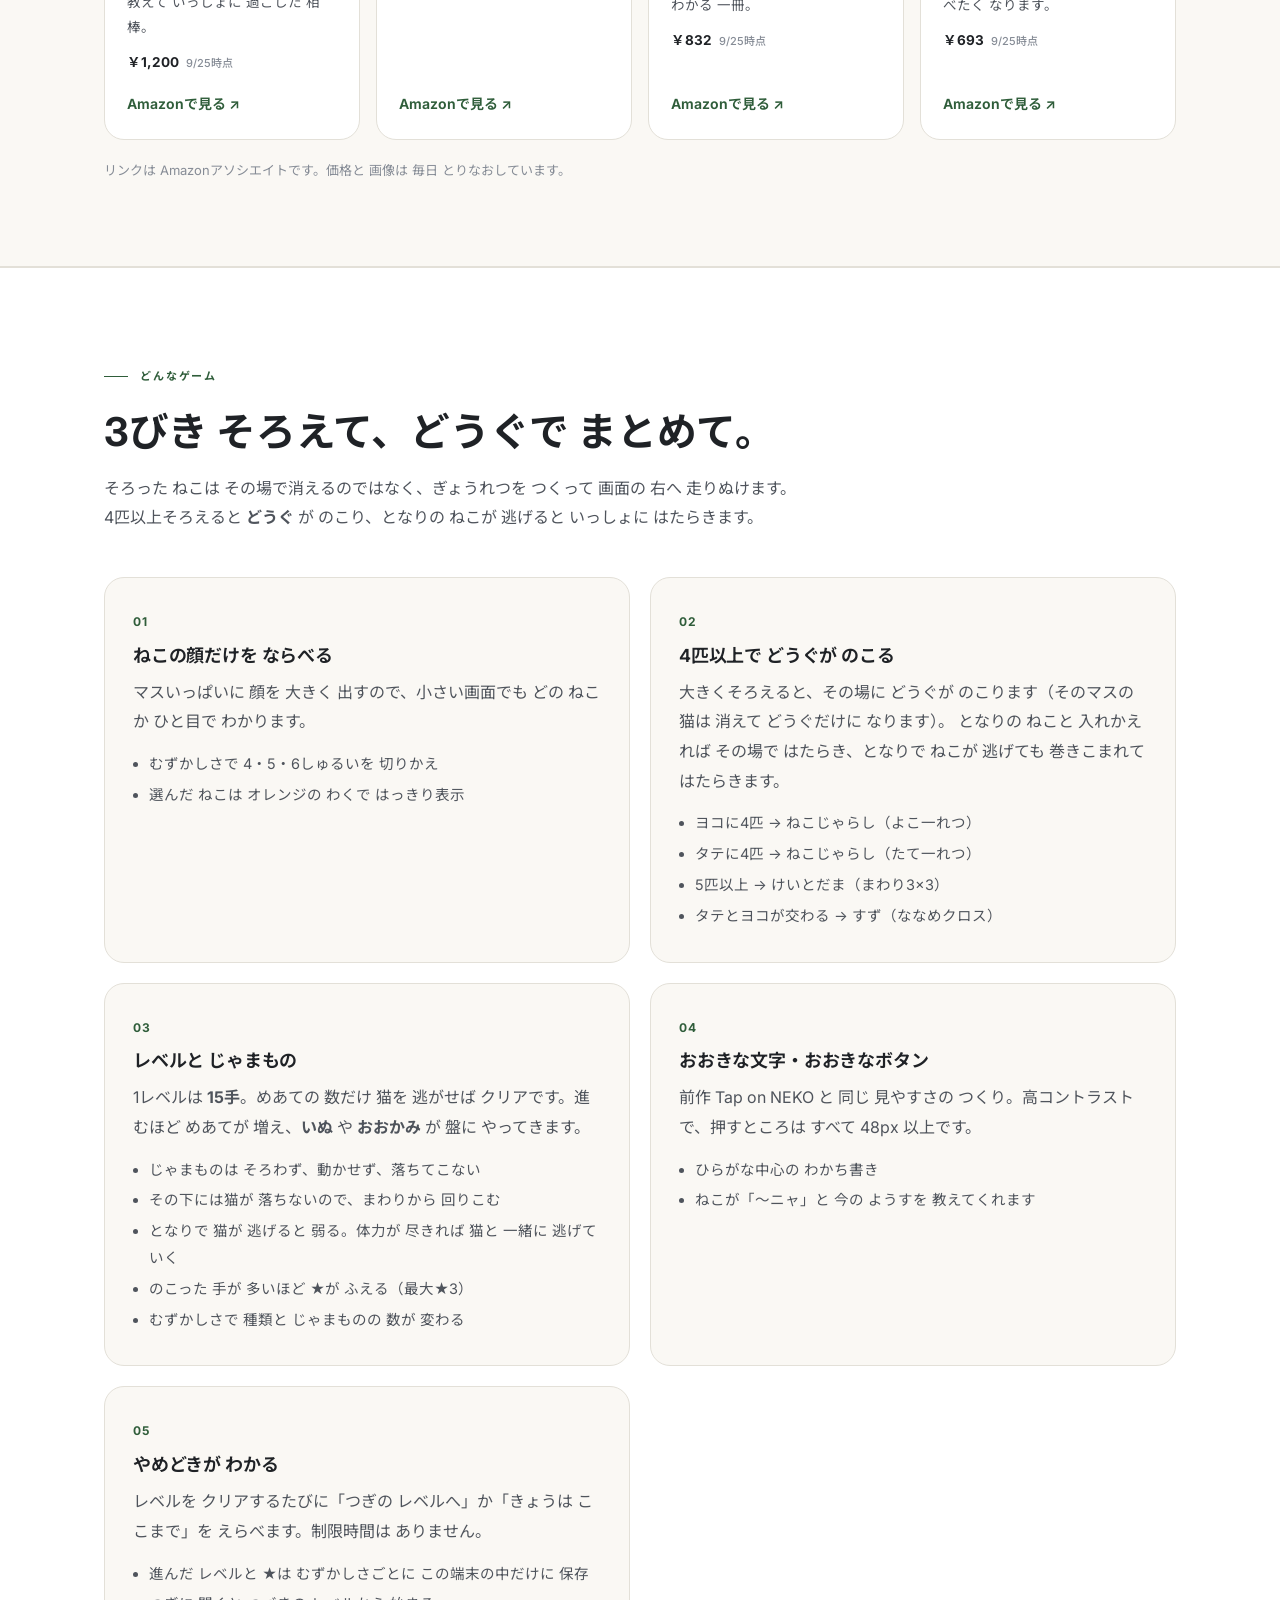
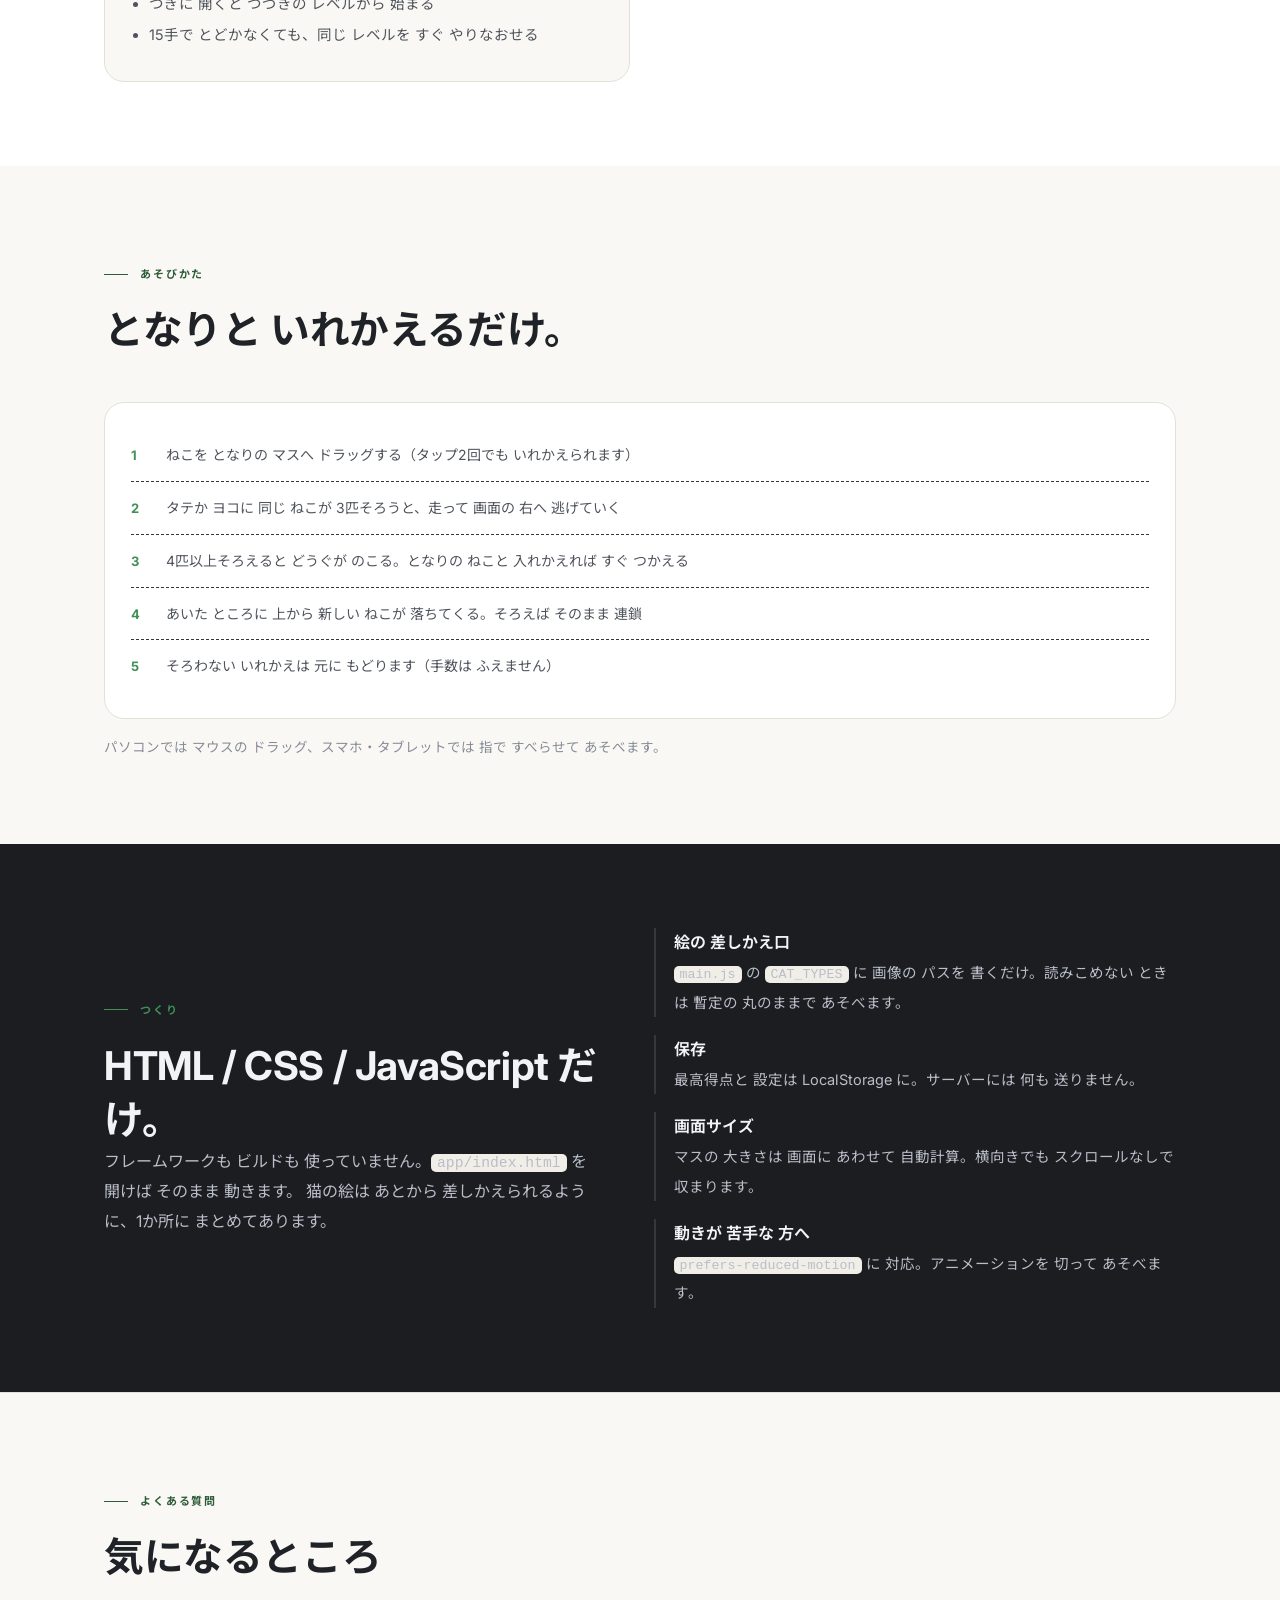
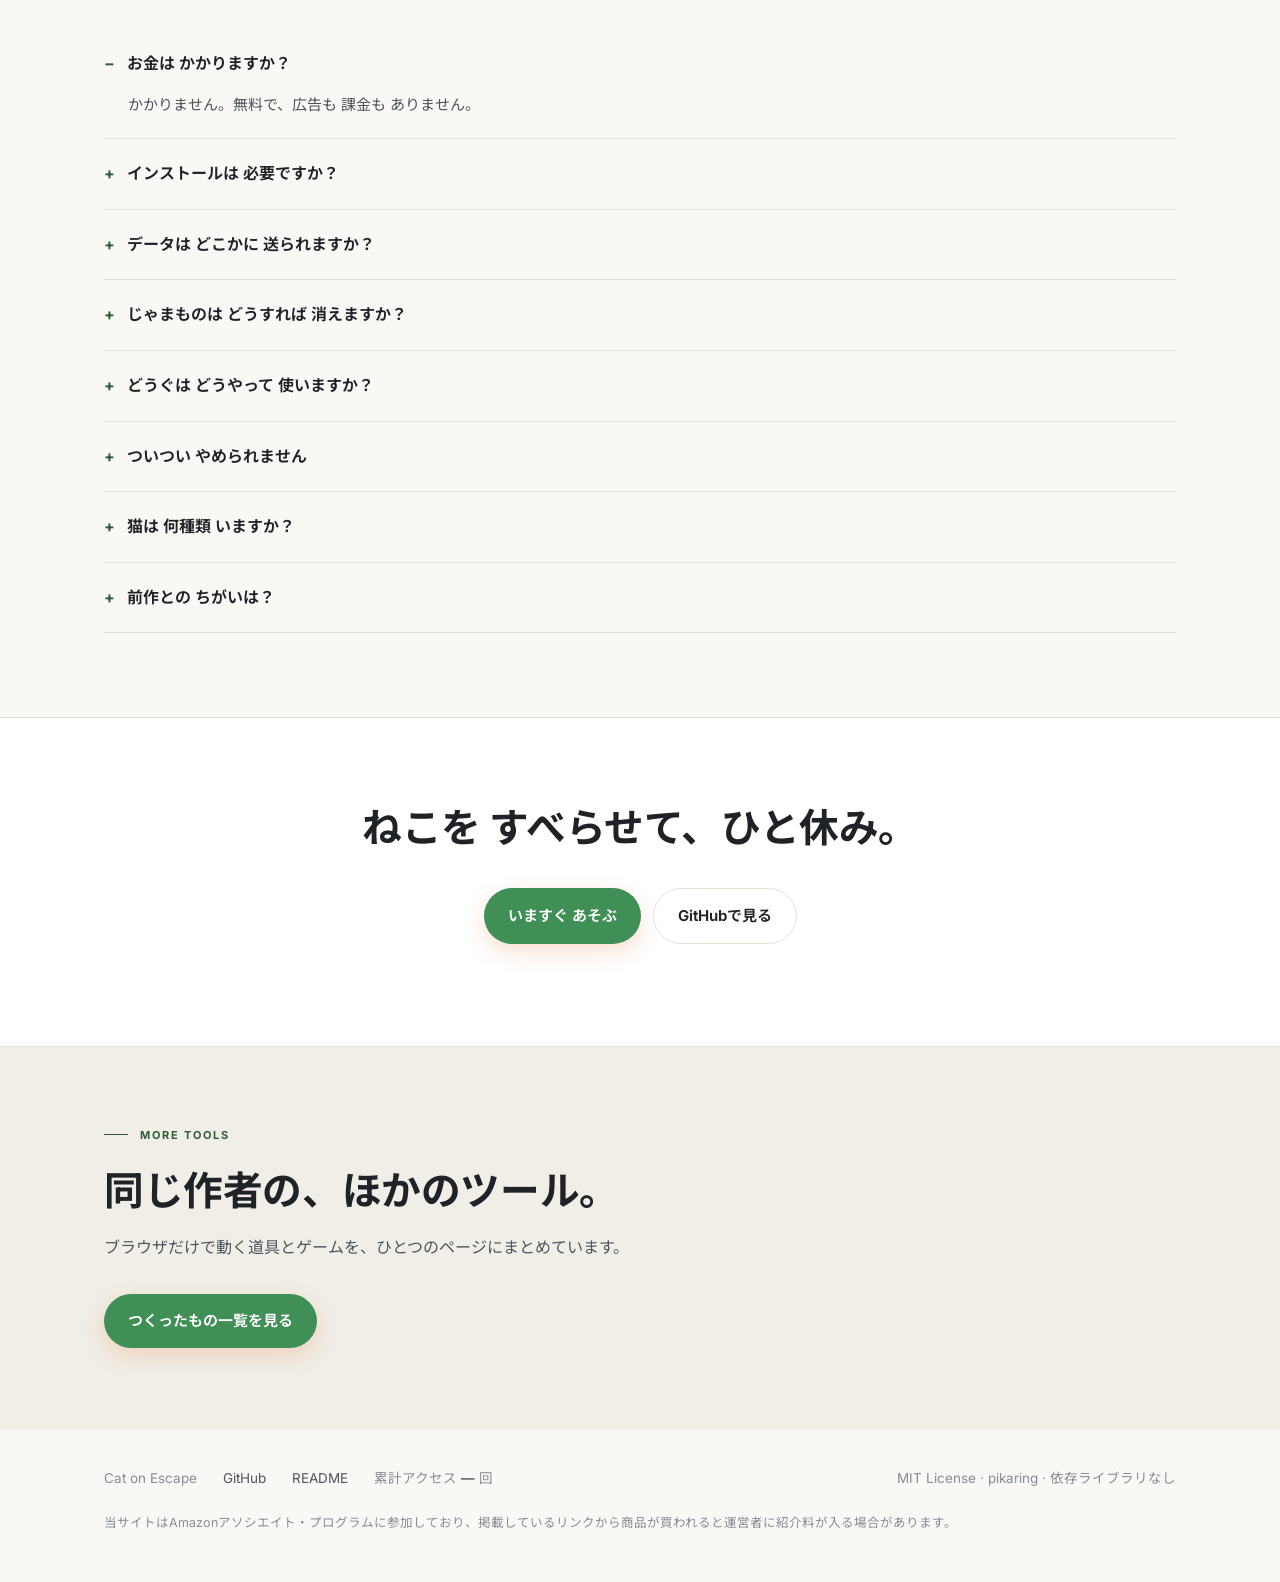
==== commit 0e92fc9d: "レベルを 15手の ステージに して、クリアごとに ひと区切りを つける - 1レベル＝15手。めあての数だけ逃がせばクリア（★1〜3・残り手ボーナス） - クリア時に「つぎの レベルへ」／「きょうは" ====
--- a/index.html
+++ b/index.html
@@ -94,7 +94,7 @@
       <p class="lead">ねこの顔を となりと いれかえて、タテか ヨコに 3匹そろえるパズル。
         そろった ねこは ぎょうれつを つくって、画面の 右へ 走って 逃げていきます。
         4匹以上そろえると ねこじゃらしなどの どうぐが のこり、一列まとめて 逃がせます。
-        制限時間も、減点も、ゲームオーバーも ありません。</p>
+        1レベルは 15手の 短い ステージ。クリアごとに 「つぎへ」か「きょうは ここまで」を えらべます。</p>
       <div class="hero-actions">
         <a class="btn btn-main" href="app/">いますぐ あそぶ</a>
         <a class="btn btn-sub" href="https://github.com/pikaring/cat-on-escape">GitHubで見る</a>
@@ -131,7 +131,7 @@
   <div class="wrap specs-grid">
     <div class="spec"><b>インストール不要</b><span>ブラウザで開くだけ</span></div>
     <div class="spec"><b>通信なし</b><span>読みこんだ あとは オフラインでも</span></div>
-    <div class="spec"><b>レベルで 育つ</b><span>進むほど じゃまものが 増える</span></div>
+    <div class="spec"><b>15手で 1レベル</b><span>クリアごとに ひと区切り</span></div>
     <div class="spec"><b>スマホもPCも</b><span>ドラッグでも タップ2回でも</span></div>
   </div>
 </div>
@@ -213,11 +213,12 @@
       <div class="card">
         <span class="num">03</span>
         <h3>レベルと じゃまもの</h3>
-        <p>逃がした猫がたまると レベルが 上がります。レベルが 上がるたび、<b>いぬ</b> や <b>おおかみ</b> が 盤に やってきます。</p>
+        <p>1レベルは <b>15手</b>。めあての 数だけ 猫を 逃がせば クリアです。進むほど めあてが 増え、<b>いぬ</b> や <b>おおかみ</b> が 盤に やってきます。</p>
         <ul>
           <li>じゃまものは そろわず、動かせず、落ちてこない</li>
           <li>その下には猫が 落ちないので、まわりから 回りこむ</li>
           <li>となりで 猫が 逃げると 弱る。体力が 尽きれば 猫と 一緒に 逃げていく</li>
+          <li>のこった 手が 多いほど ★が ふえる（最大★3）</li>
           <li>むずかしさで 種類と じゃまものの 数が 変わる</li>
         </ul>
       </div>
@@ -232,11 +233,12 @@
       </div>
       <div class="card">
         <span class="num">05</span>
-        <h3>やめどきが 自由</h3>
-        <p>制限時間も ゲームオーバーも ありません。手が なくなったら ねこたちが 自動で ならびなおします。</p>
-        <ul>
-          <li>最高得点と 設定は この端末の中だけに 保存</li>
-          <li>いつ やめても、いつ 始めても だいじょうぶ</li>
+        <h3>やめどきが わかる</h3>
+        <p>レベルを クリアするたびに「つぎの レベルへ」か「きょうは ここまで」を えらべます。制限時間は ありません。</p>
+        <ul>
+          <li>進んだ レベルと ★は むずかしさごとに この端末の中だけに 保存</li>
+          <li>つぎに 開くと つづきの レベルから 始まる</li>
+          <li>15手で とどかなくても、同じ レベルを すぐ やりなおせる</li>
         </ul>
       </div>
     </div>
@@ -288,7 +290,8 @@
     <details><summary>データは どこかに 送られますか？</summary><p>送られません。最高得点も 設定も、お使いの端末の中だけに 保存されます。</p></details>
     <details><summary>じゃまものは どうすれば 消えますか？</summary><p>いぬ・おおかみは 動かせません。<b>となりの マスで 猫を 逃がす</b>たびに 弱り、体力が 尽きると 猫たちと 一緒に 逃げていきます（いぬは2回、おおかみは3回）。どうぐの 一列消しを ぶつけるのが 手っとり早いです。</p></details>
     <details><summary>どうぐは どうやって 使いますか？</summary><p>4匹以上そろえると、その場に どうぐが のこります（猫が どうぐに 変わります）。となりの ねこと 入れかえれば その場で つかえて、となりで ねこが 逃げた ときにも ひとりでに はたらきます。</p></details>
-    <details><summary>猫は 何種類 いますか？</summary><p>くろねこ・ちゃしろ・キジトラ・ハチワレ・みけねこ・しろねこの6種類です。「ねこの かず」から 4種類（やさしい）・5種類（ふつう）・6種類（むずかしい）を 切りかえられます。種類が多いほど そろいにくく なります。</p></details>
+    <details><summary>ついつい やめられません</summary><p>1レベルは 15手で 終わります。クリアしたら「きょうは ここまで」を 押してください。進んだ レベルは 保存されるので、つぎは その続きから 遊べます。</p></details>
+    <details><summary>猫は 何種類 いますか？</summary><p>くろねこ・ちゃしろ・キジトラ・ハチワレ・みけねこ・しろねこの6種類です。「むずかしさ」から 4種類（やさしい）・5種類（ふつう）・6種類（むずかしい）を 切りかえられます。種類が多いほど そろいにくく なります。</p></details>
     <details><summary>前作との ちがいは？</summary><p><a href="https://pikaring.github.io/tap-on-neko/">Tap on NEKO</a> は ねこの お世話と クイズ、こちらは パズルです。見た目と 操作の かんじは そろえてあります。</p></details>
   </div>
 </section>
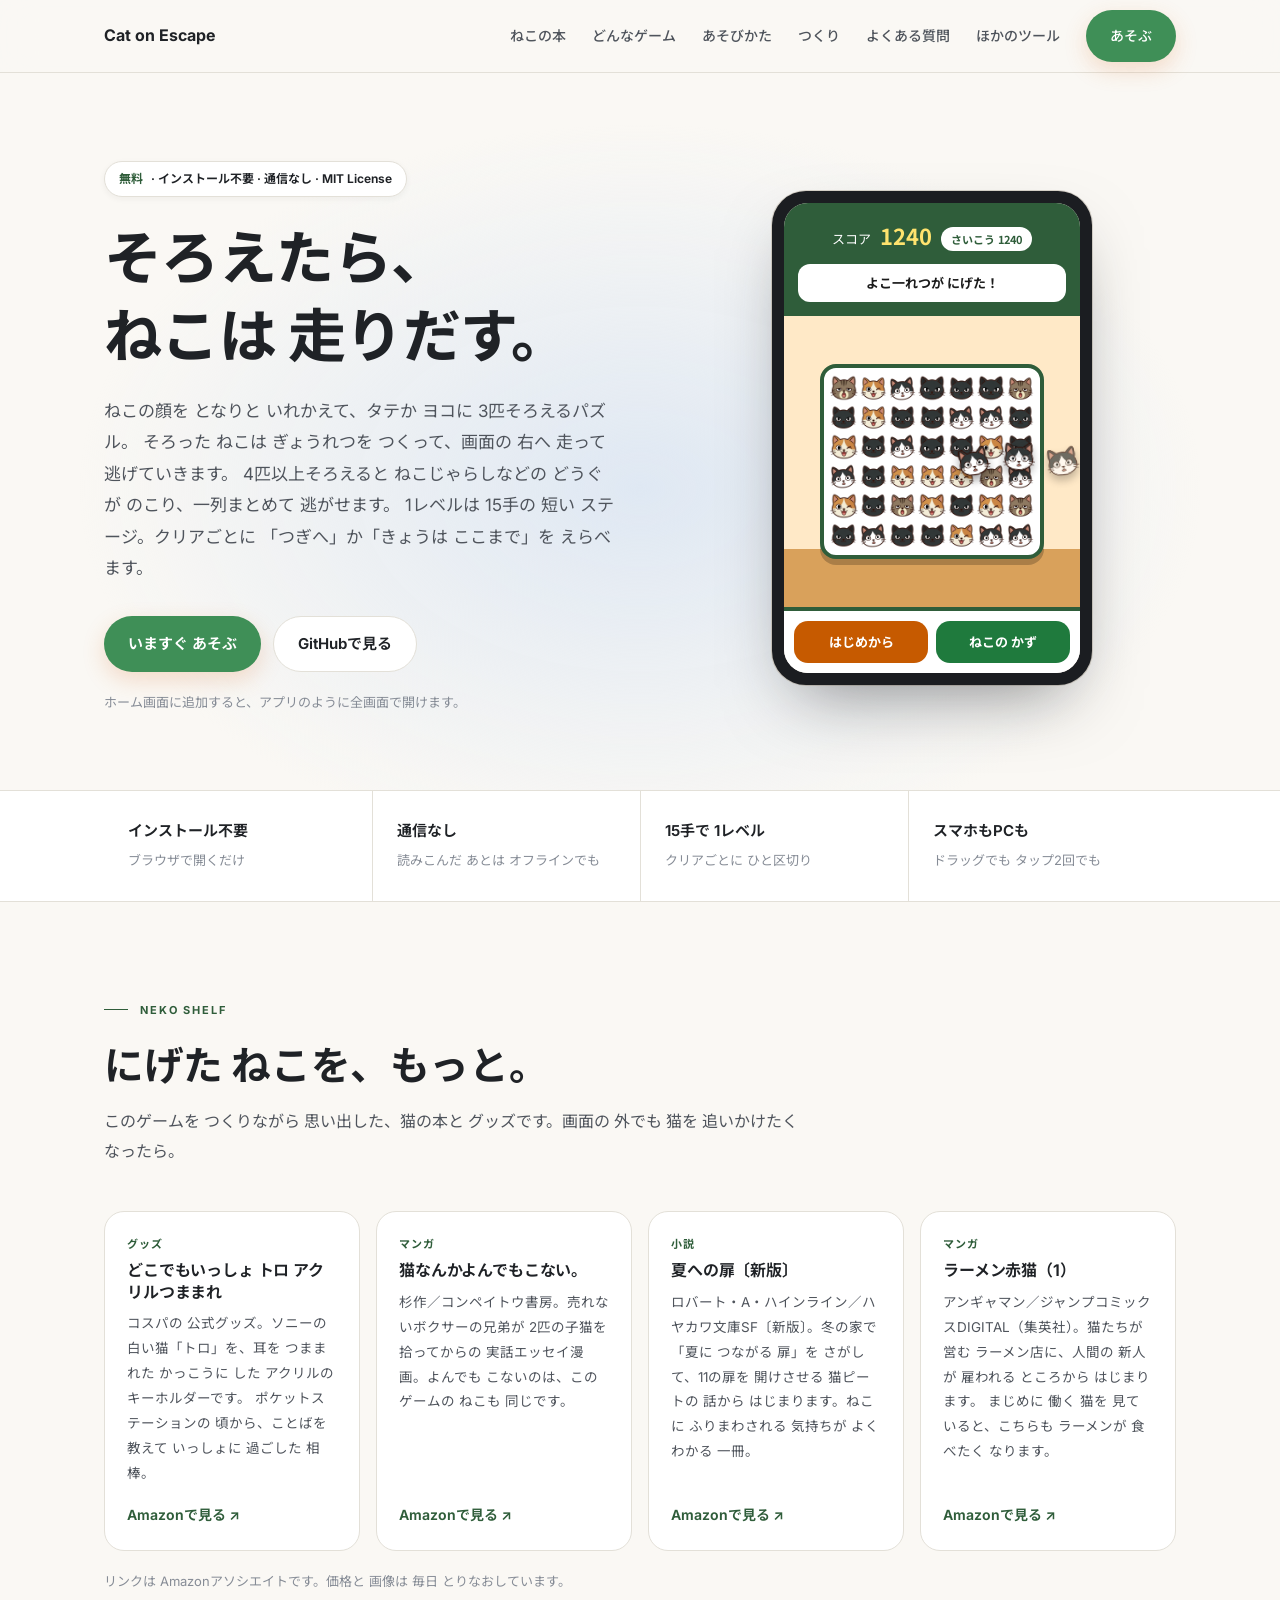
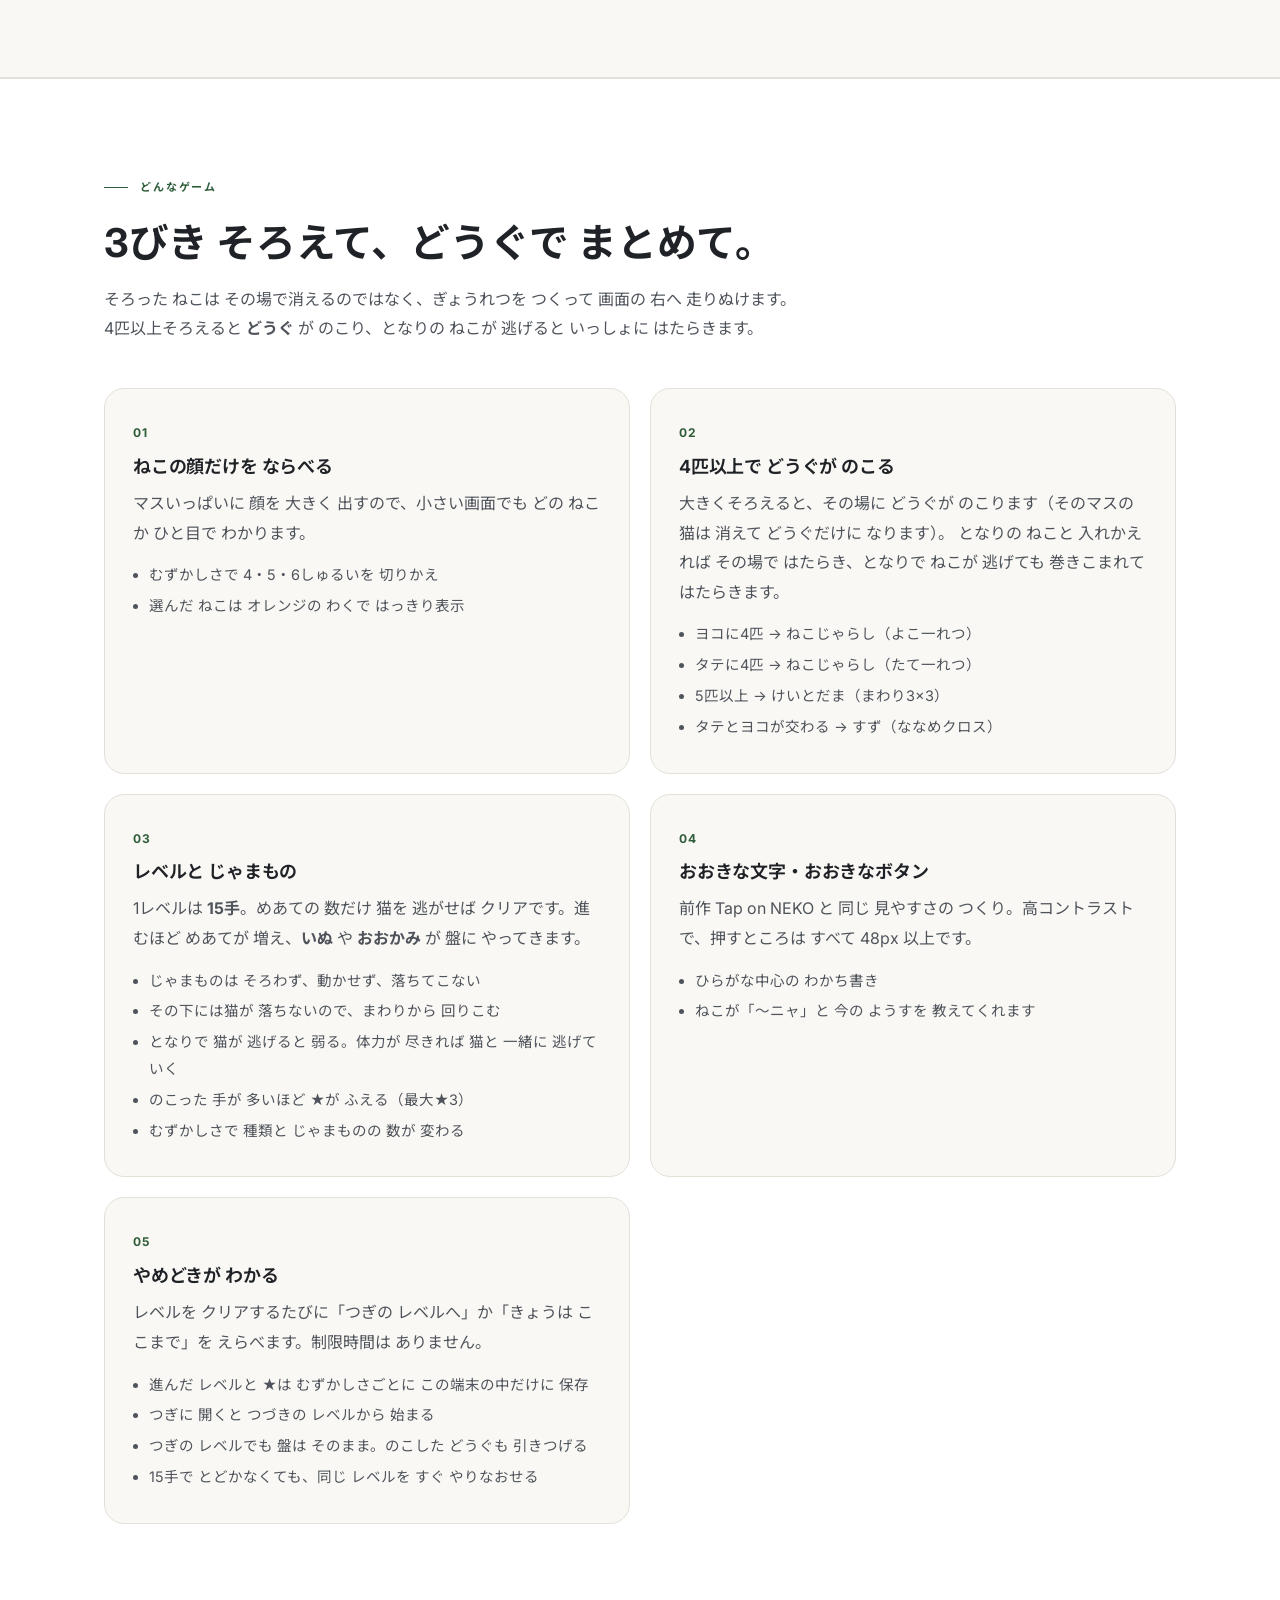
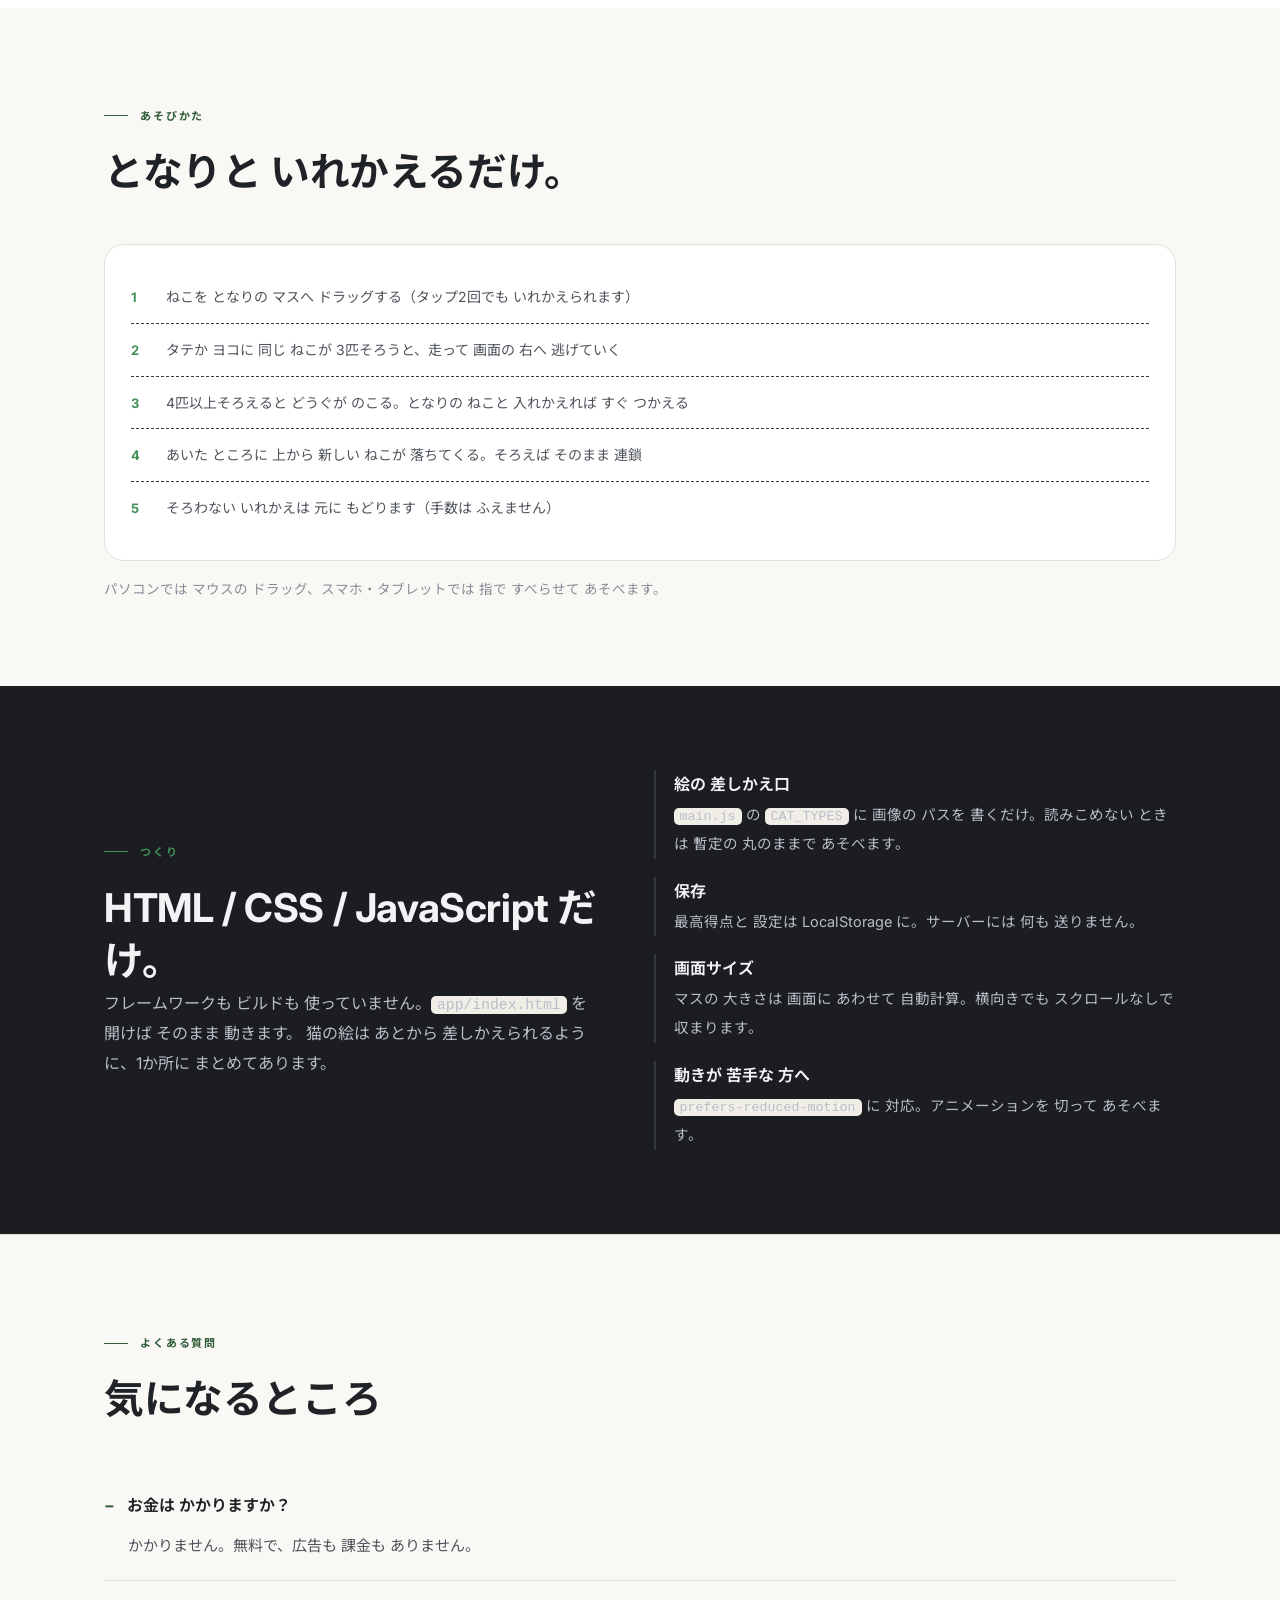
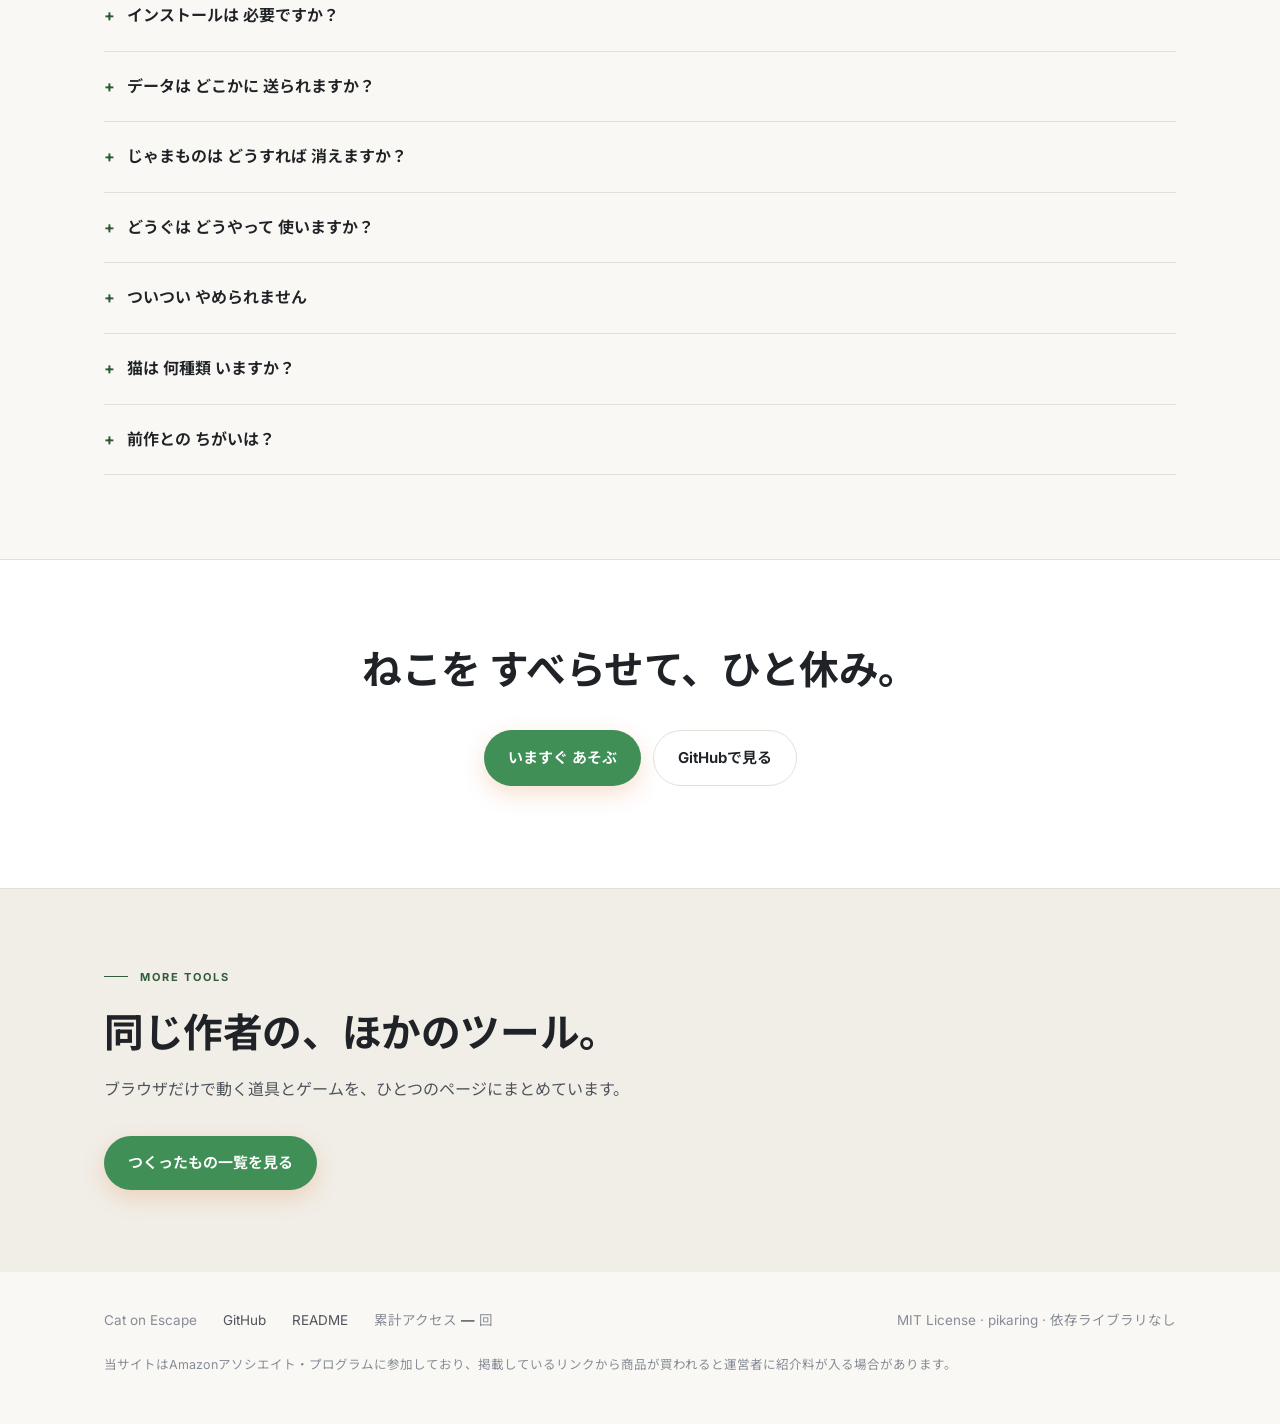
==== commit 0a09b8a3: "つぎの レベルへ 進む ときに 盤を 引きつぐ - 「つぎの レベルへ」「もういちど」で 猫の並び・どうぐ・じゃまものの体力を そのまま使う - じゃまものは 足りない分だけ 足す - 盤を むずかし" ====
--- a/index.html
+++ b/index.html
@@ -238,6 +238,7 @@
         <ul>
           <li>進んだ レベルと ★は むずかしさごとに この端末の中だけに 保存</li>
           <li>つぎに 開くと つづきの レベルから 始まる</li>
+          <li>つぎの レベルでも 盤は そのまま。のこした どうぐも 引きつげる</li>
           <li>15手で とどかなくても、同じ レベルを すぐ やりなおせる</li>
         </ul>
       </div>
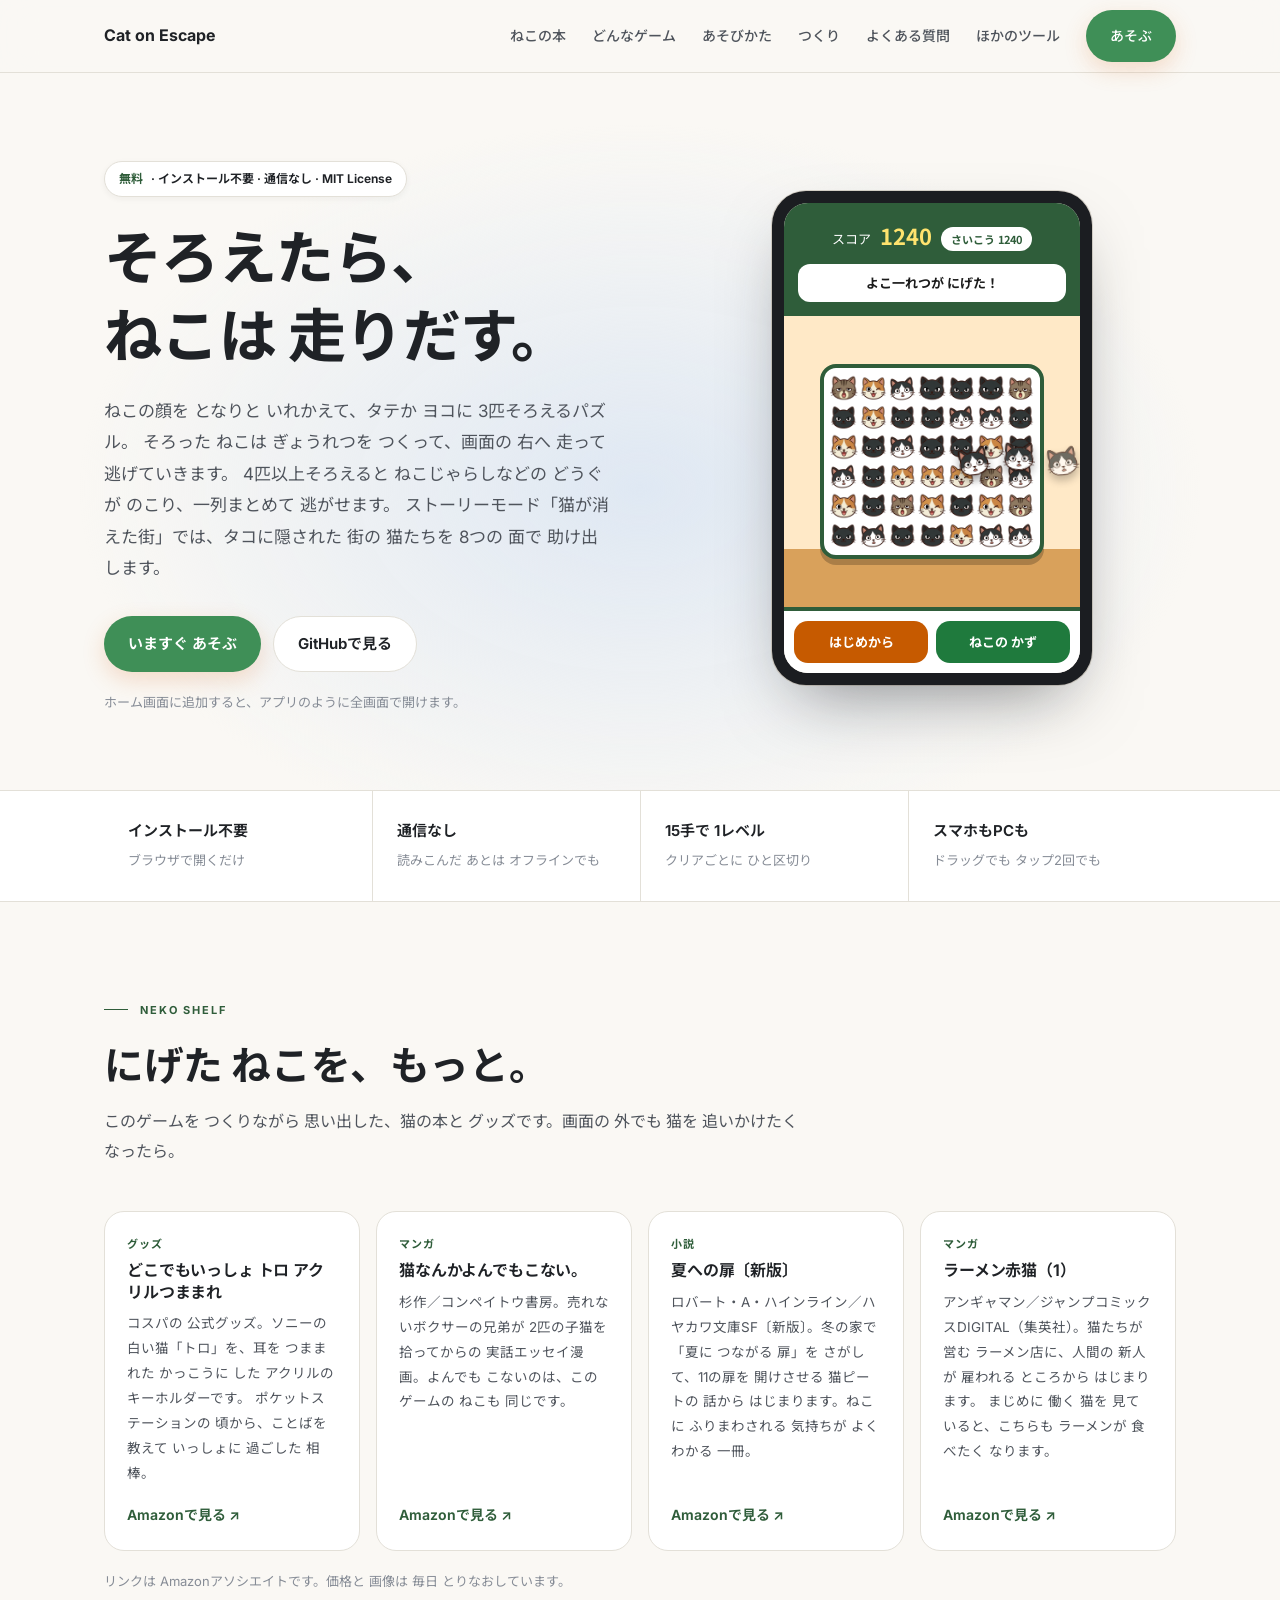
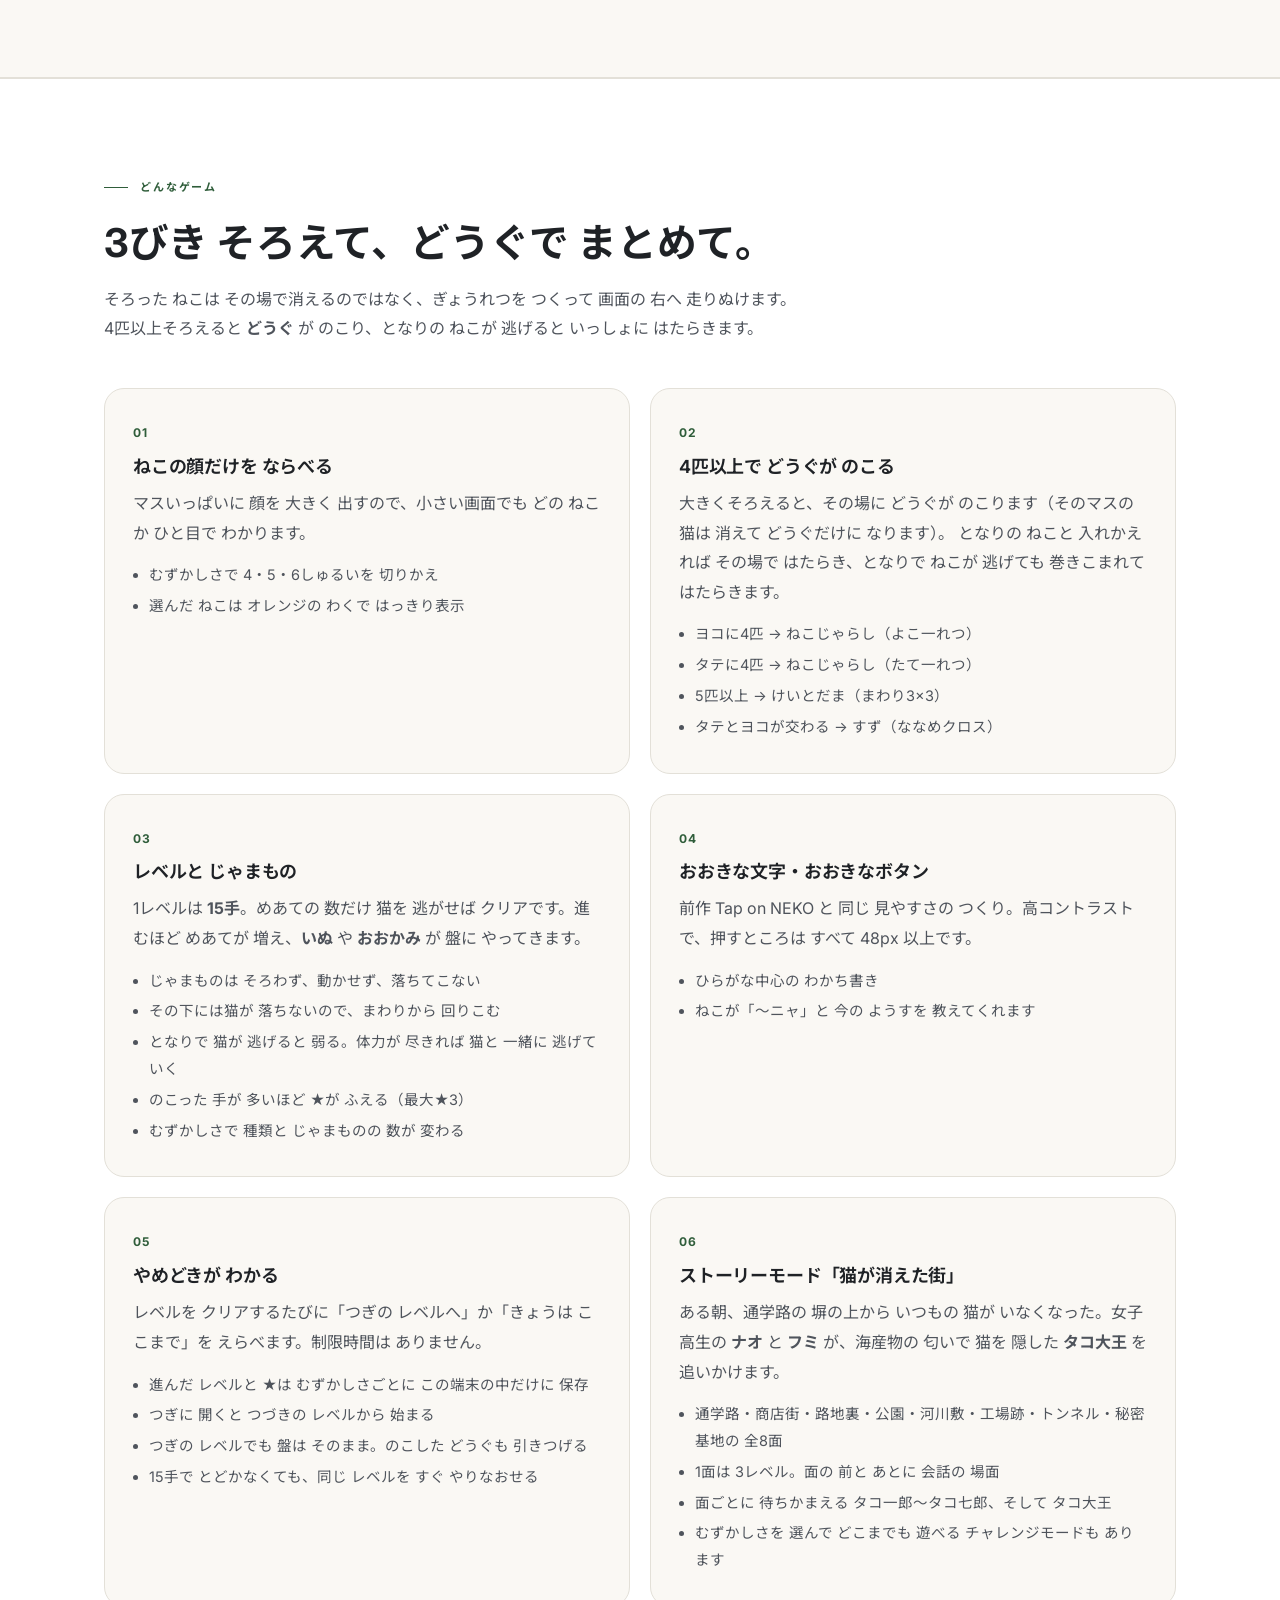
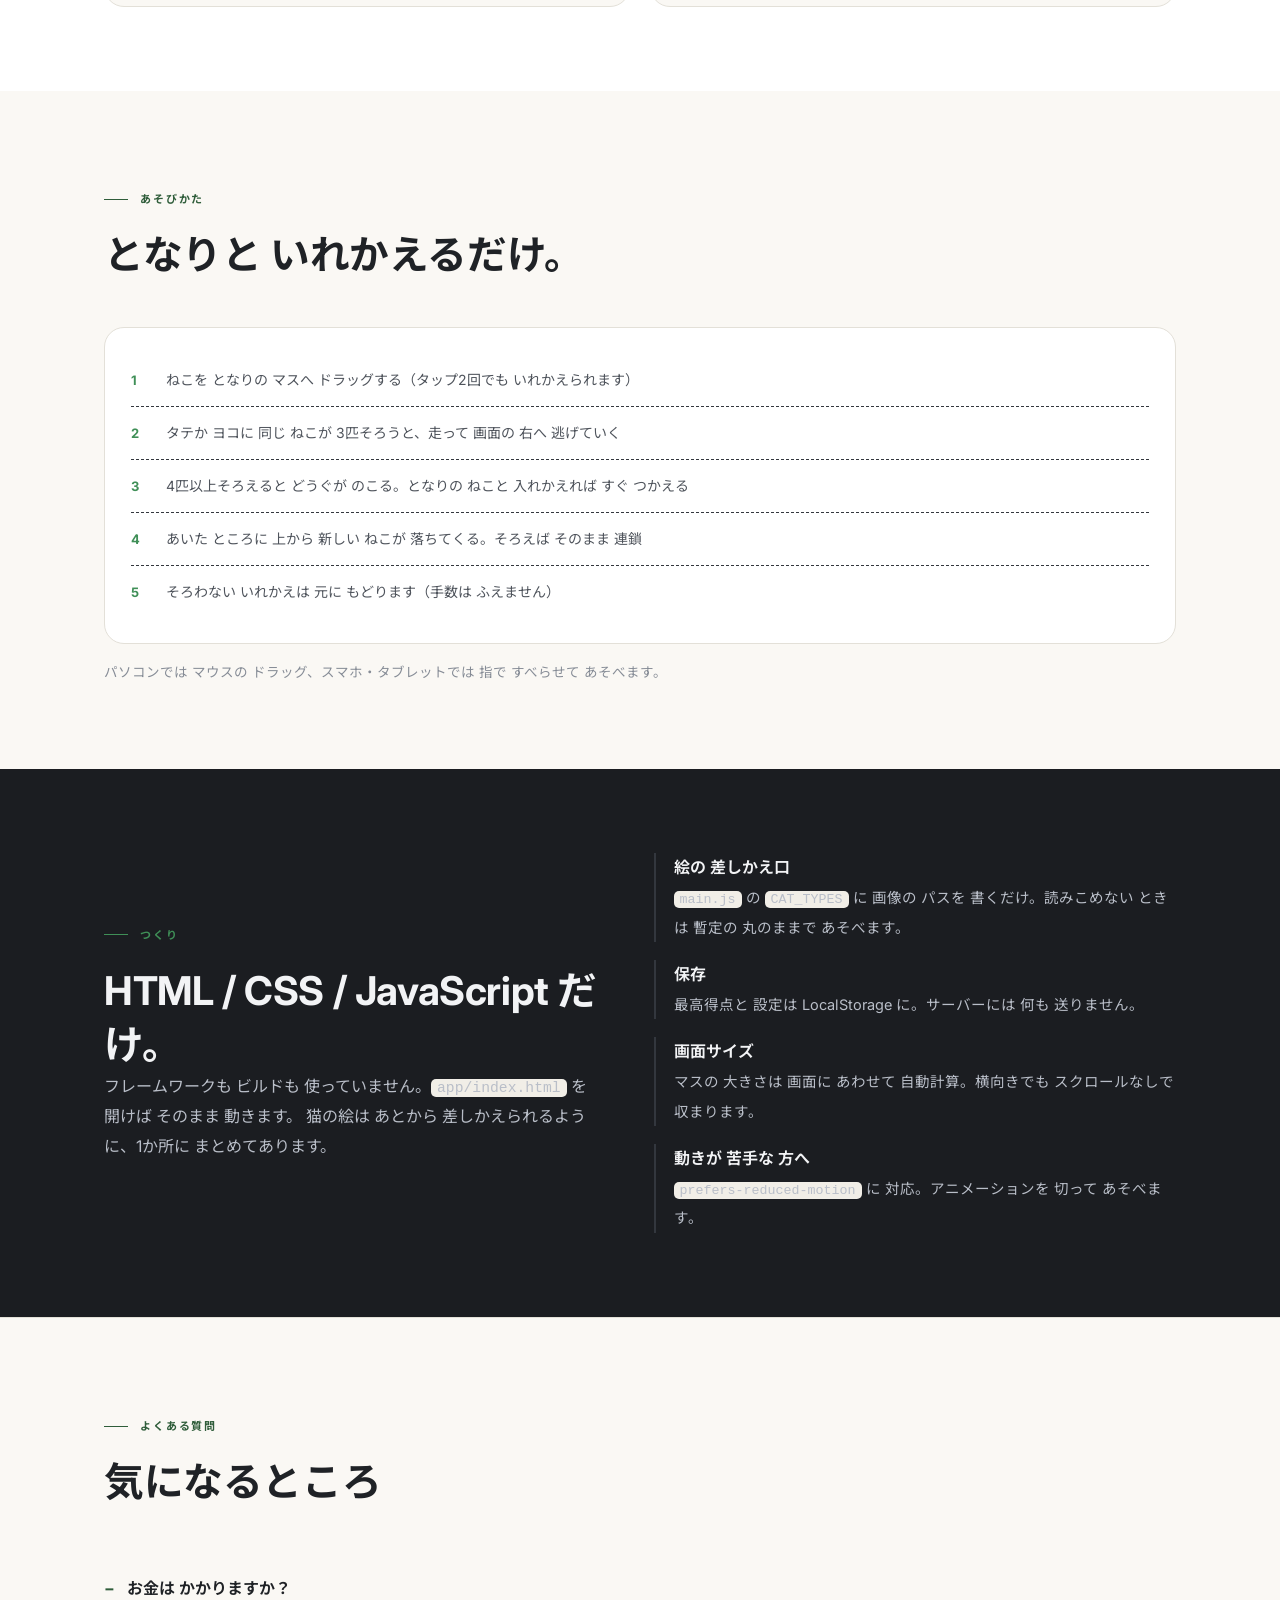
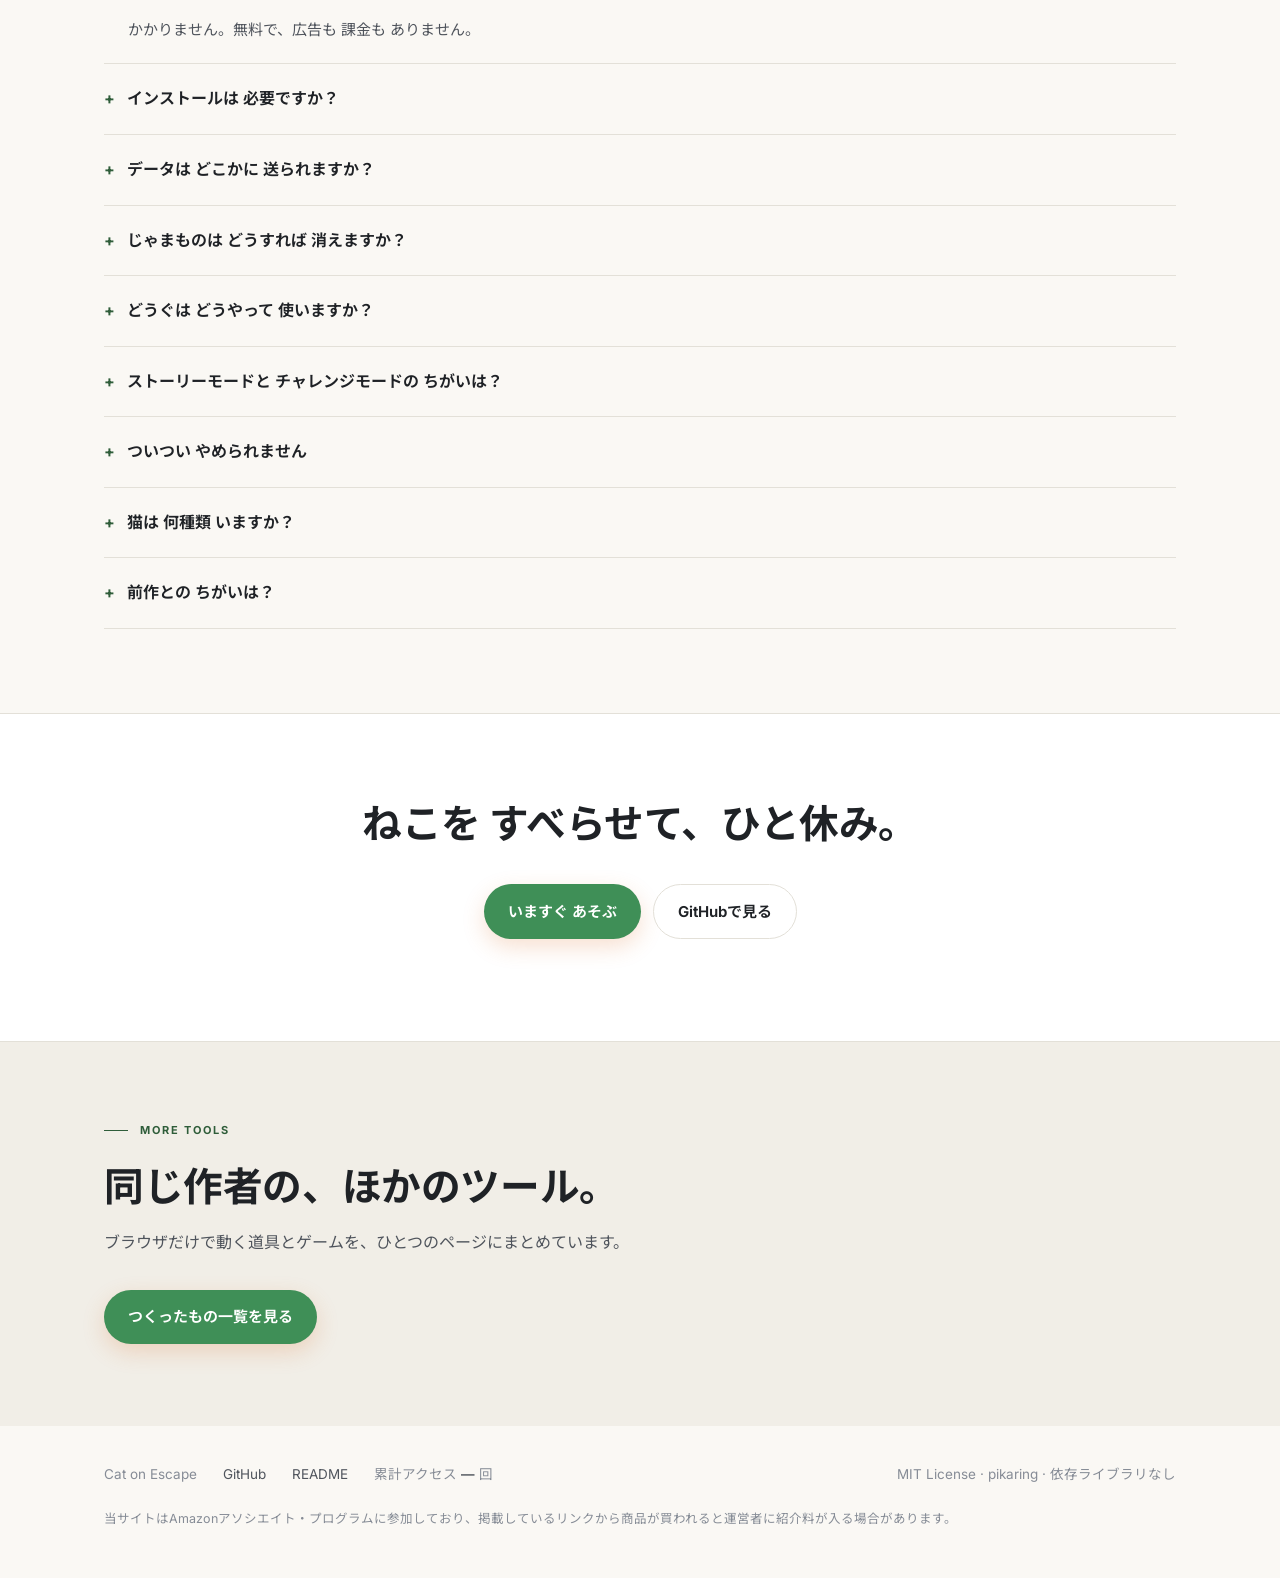
==== commit 09e3ebce: "README と 紹介ページに ストーリーモードの 説明を 足す Co-Authored-By: Claude Opus 5.5 <noreply@anthropic.com> Claude-Sess" ====
--- a/index.html
+++ b/index.html
@@ -94,7 +94,7 @@
       <p class="lead">ねこの顔を となりと いれかえて、タテか ヨコに 3匹そろえるパズル。
         そろった ねこは ぎょうれつを つくって、画面の 右へ 走って 逃げていきます。
         4匹以上そろえると ねこじゃらしなどの どうぐが のこり、一列まとめて 逃がせます。
-        1レベルは 15手の 短い ステージ。クリアごとに 「つぎへ」か「きょうは ここまで」を えらべます。</p>
+        ストーリーモード「猫が消えた街」では、タコに隠された 街の 猫たちを 8つの 面で 助け出します。</p>
       <div class="hero-actions">
         <a class="btn btn-main" href="app/">いますぐ あそぶ</a>
         <a class="btn btn-sub" href="https://github.com/pikaring/cat-on-escape">GitHubで見る</a>
@@ -242,6 +242,17 @@
           <li>15手で とどかなくても、同じ レベルを すぐ やりなおせる</li>
         </ul>
       </div>
+      <div class="card">
+        <span class="num">06</span>
+        <h3>ストーリーモード「猫が消えた街」</h3>
+        <p>ある朝、通学路の 塀の上から いつもの 猫が いなくなった。女子高生の <b>ナオ</b> と <b>フミ</b> が、海産物の 匂いで 猫を 隠した <b>タコ大王</b> を 追いかけます。</p>
+        <ul>
+          <li>通学路・商店街・路地裏・公園・河川敷・工場跡・トンネル・秘密基地の 全8面</li>
+          <li>1面は 3レベル。面の 前と あとに 会話の 場面</li>
+          <li>面ごとに 待ちかまえる タコ一郎〜タコ七郎、そして タコ大王</li>
+          <li>むずかしさを 選んで どこまでも 遊べる チャレンジモードも あります</li>
+        </ul>
+      </div>
     </div>
   </div>
 </section>
@@ -291,6 +302,7 @@
     <details><summary>データは どこかに 送られますか？</summary><p>送られません。最高得点も 設定も、お使いの端末の中だけに 保存されます。</p></details>
     <details><summary>じゃまものは どうすれば 消えますか？</summary><p>いぬ・おおかみは 動かせません。<b>となりの マスで 猫を 逃がす</b>たびに 弱り、体力が 尽きると 猫たちと 一緒に 逃げていきます（いぬは2回、おおかみは3回）。どうぐの 一列消しを ぶつけるのが 手っとり早いです。</p></details>
     <details><summary>どうぐは どうやって 使いますか？</summary><p>4匹以上そろえると、その場に どうぐが のこります（猫が どうぐに 変わります）。となりの ねこと 入れかえれば その場で つかえて、となりで ねこが 逃げた ときにも ひとりでに はたらきます。</p></details>
+    <details><summary>ストーリーモードと チャレンジモードの ちがいは？</summary><p>ストーリーは 全8面・24レベルで 終わりが あり、面の 前後に 会話の 場面が あります。チャレンジは むずかしさを 選んで、レベルが どこまでも 続きます。進み具合は それぞれ 別に 保存されます。</p></details>
     <details><summary>ついつい やめられません</summary><p>1レベルは 15手で 終わります。クリアしたら「きょうは ここまで」を 押してください。進んだ レベルは 保存されるので、つぎは その続きから 遊べます。</p></details>
     <details><summary>猫は 何種類 いますか？</summary><p>くろねこ・ちゃしろ・キジトラ・ハチワレ・みけねこ・しろねこの6種類です。「むずかしさ」から 4種類（やさしい）・5種類（ふつう）・6種類（むずかしい）を 切りかえられます。種類が多いほど そろいにくく なります。</p></details>
     <details><summary>前作との ちがいは？</summary><p><a href="https://pikaring.github.io/tap-on-neko/">Tap on NEKO</a> は ねこの お世話と クイズ、こちらは パズルです。見た目と 操作の かんじは そろえてあります。</p></details>
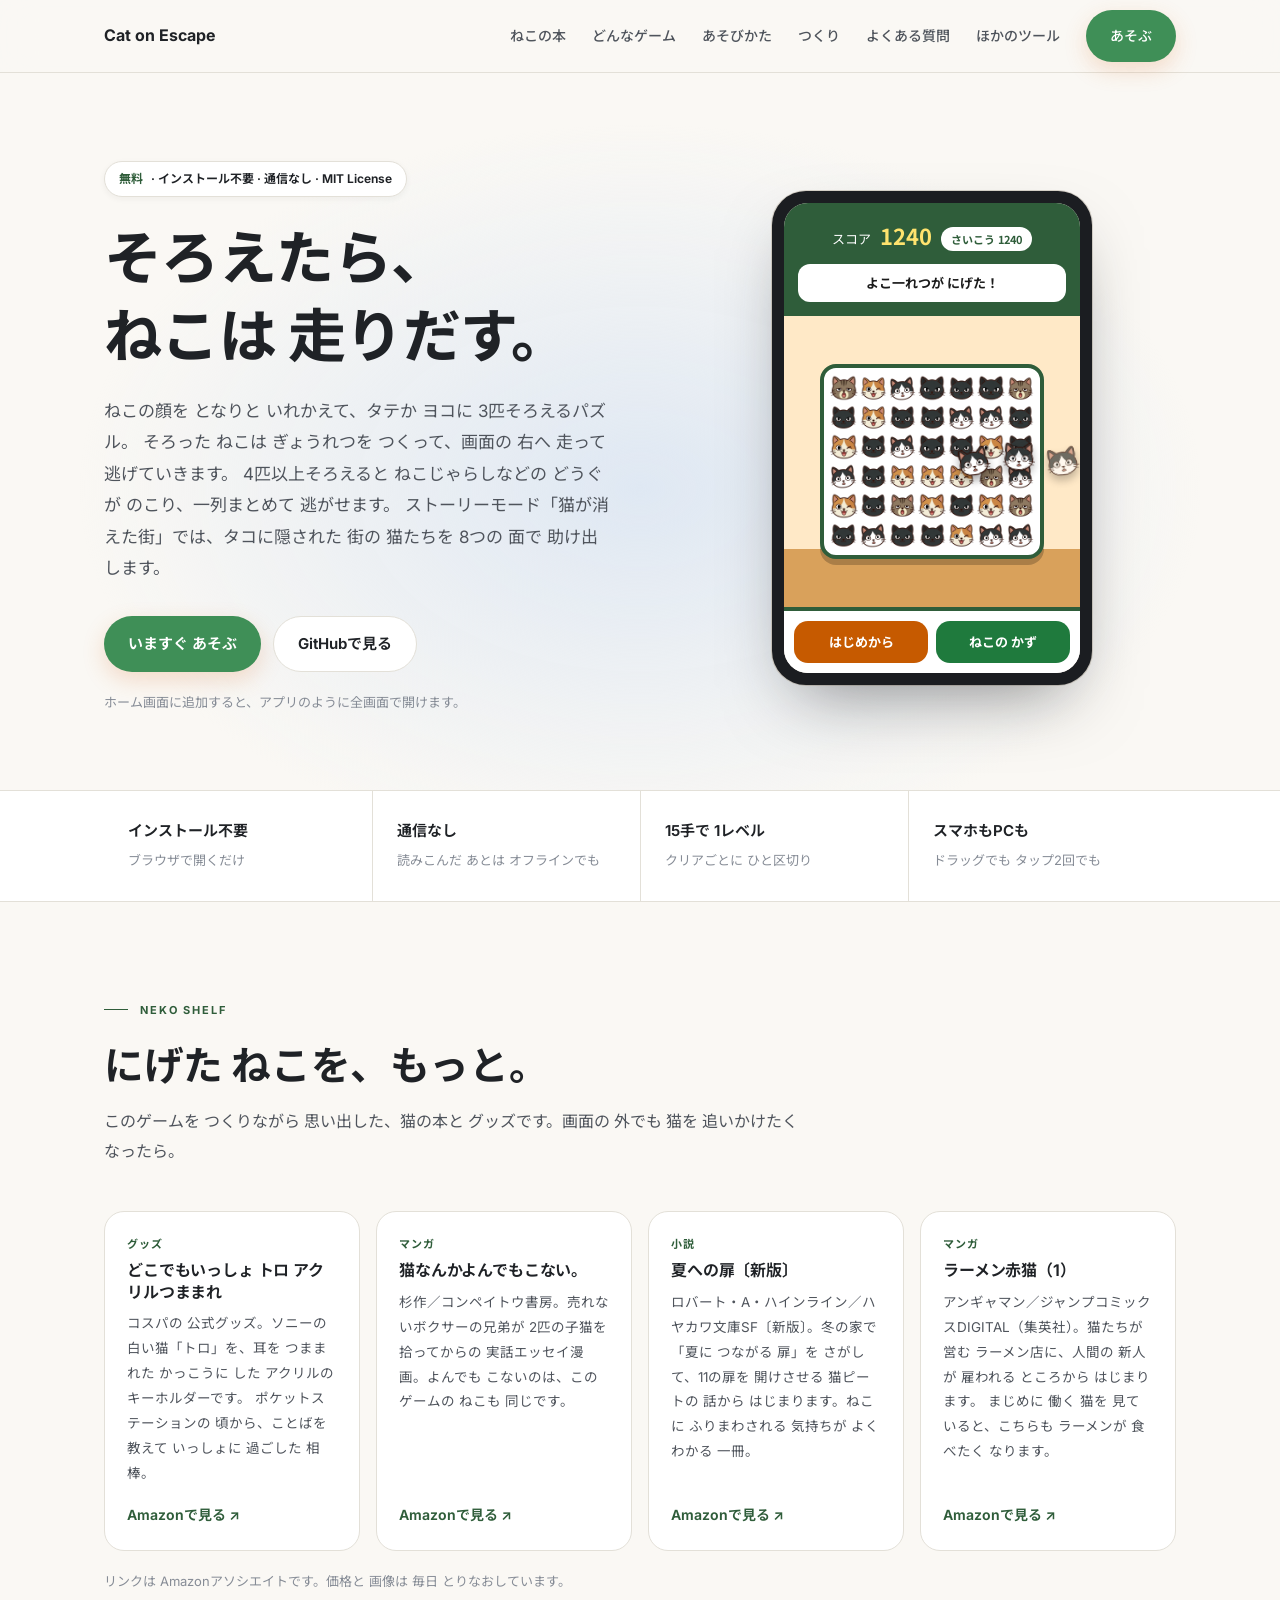
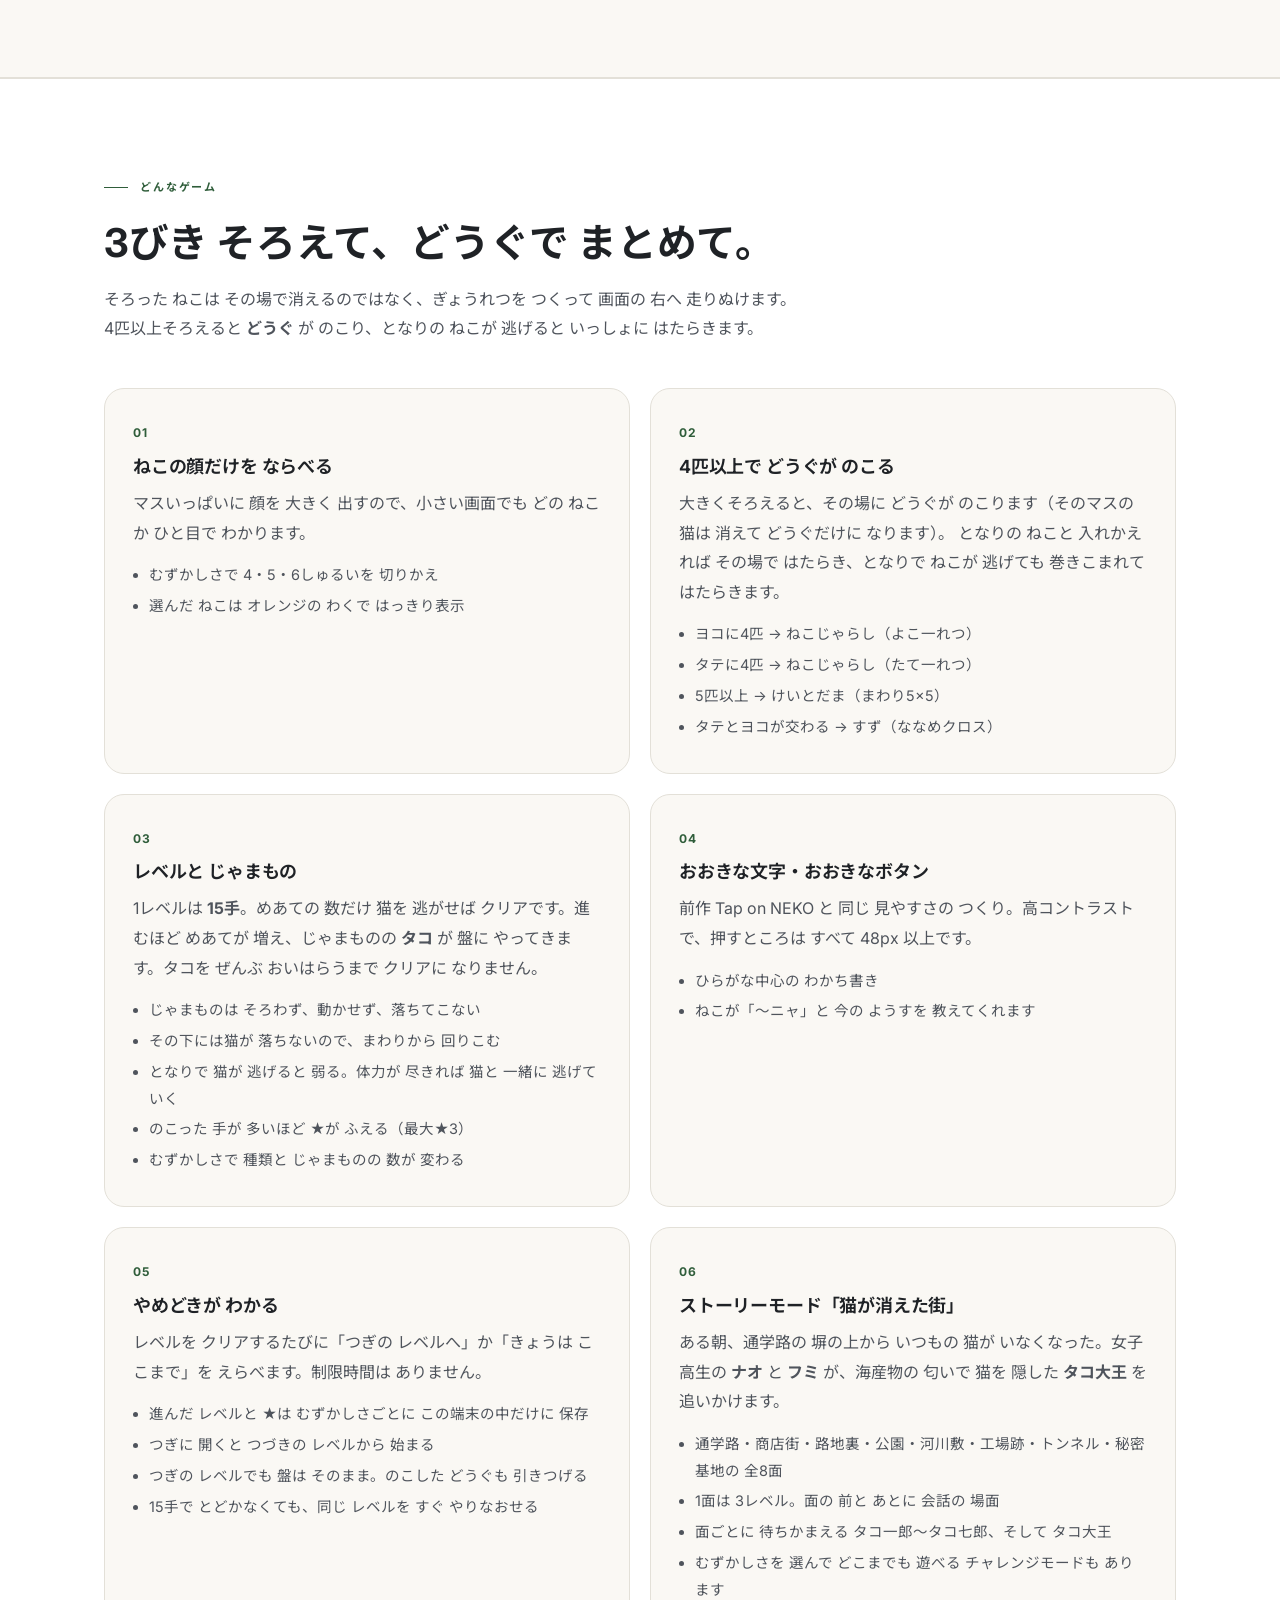
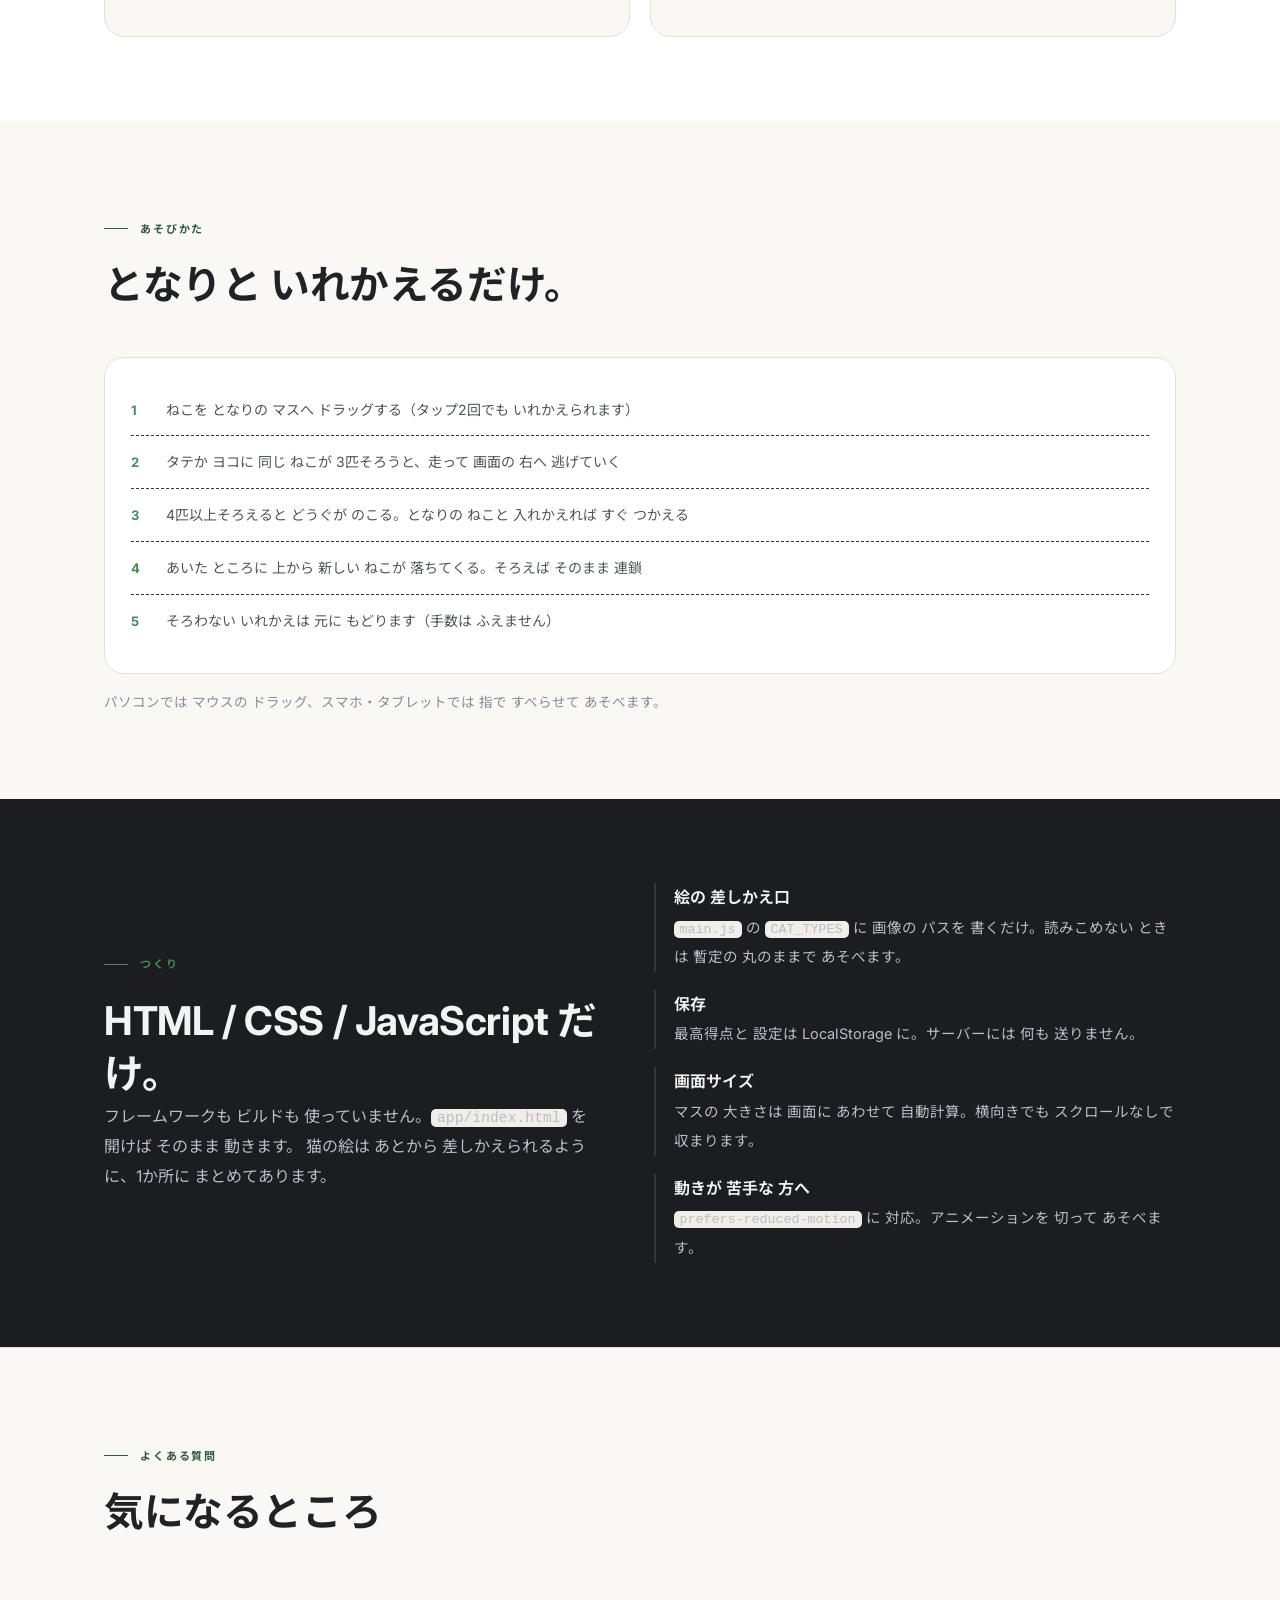
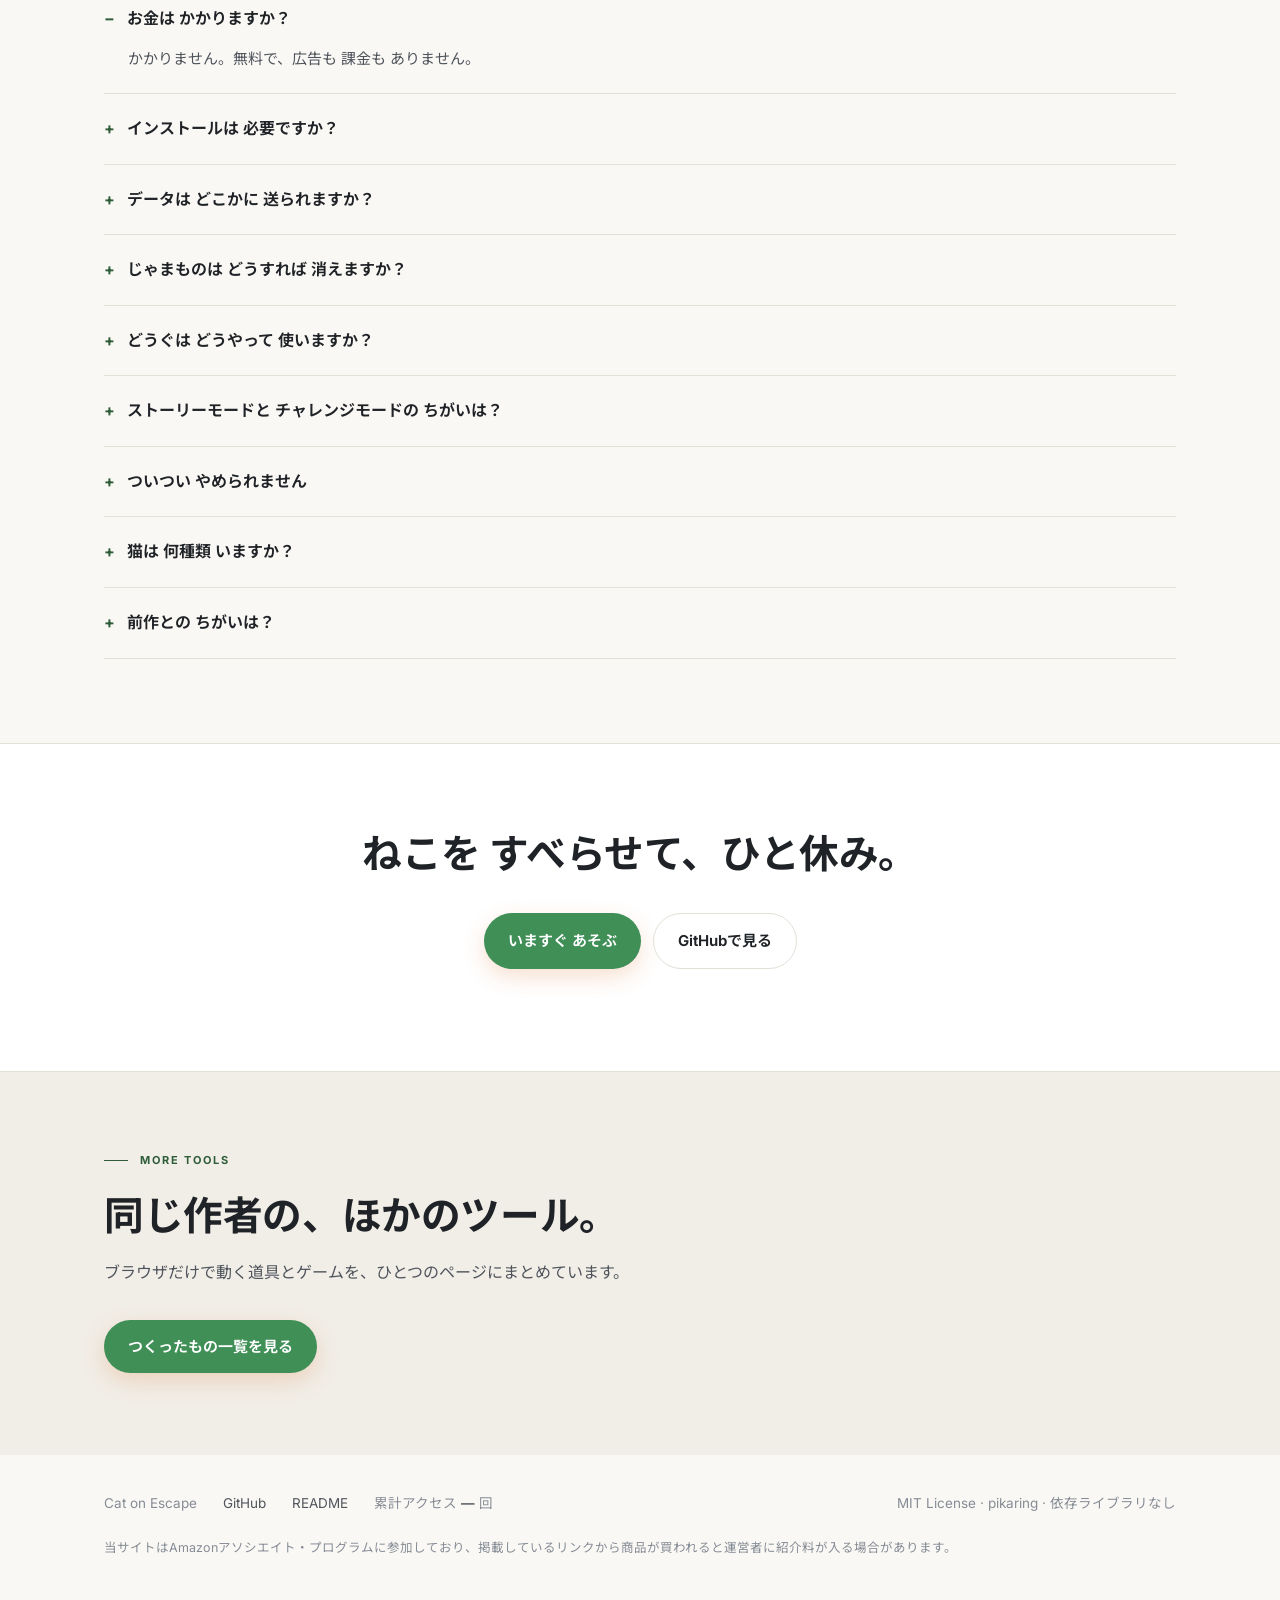
==== commit 28114f8b: "じゃまものを タコに、けいとだまを 5×5 に、タコを ぜんぶ おいはらうまで クリアに しない - じゃまもの：いぬ・おおかみ → タコ（たいりょく 2）・おおダコ（3）。ストーリーは その面の タ" ====
--- a/index.html
+++ b/index.html
@@ -10,7 +10,7 @@
 <link rel="canonical" href="https://pikaring.github.io/cat-on-escape/">
 <meta property="og:type" content="website">
 <meta property="og:title" content="Cat on Escape｜3びき そろえて ねこを にがす、おちもの パズル">
-<meta property="og:description" content="3びき そろえて ねこを にがす パズル。4匹以上そろえると どうぐが手に入り、一列やまわり3×3をまとめて逃がせます。インストール不要・通信なし。">
+<meta property="og:description" content="3びき そろえて ねこを にがす パズル。4匹以上そろえると どうぐが手に入り、一列やまわり5×5をまとめて逃がせます。インストール不要・通信なし。">
 <meta property="og:url" content="https://pikaring.github.io/cat-on-escape/">
 <meta property="og:image" content="https://pikaring.github.io/cat-on-escape/assets/icon.png">
 
@@ -206,14 +206,14 @@
         <ul>
           <li>ヨコに4匹 → ねこじゃらし（よこ一れつ）</li>
           <li>タテに4匹 → ねこじゃらし（たて一れつ）</li>
-          <li>5匹以上 → けいとだま（まわり3×3）</li>
+          <li>5匹以上 → けいとだま（まわり5×5）</li>
           <li>タテとヨコが交わる → すず（ななめクロス）</li>
         </ul>
       </div>
       <div class="card">
         <span class="num">03</span>
         <h3>レベルと じゃまもの</h3>
-        <p>1レベルは <b>15手</b>。めあての 数だけ 猫を 逃がせば クリアです。進むほど めあてが 増え、<b>いぬ</b> や <b>おおかみ</b> が 盤に やってきます。</p>
+        <p>1レベルは <b>15手</b>。めあての 数だけ 猫を 逃がせば クリアです。進むほど めあてが 増え、じゃまものの <b>タコ</b> が 盤に やってきます。タコを ぜんぶ おいはらうまで クリアに なりません。</p>
         <ul>
           <li>じゃまものは そろわず、動かせず、落ちてこない</li>
           <li>その下には猫が 落ちないので、まわりから 回りこむ</li>
@@ -300,7 +300,7 @@
     <details open><summary>お金は かかりますか？</summary><p>かかりません。無料で、広告も 課金も ありません。</p></details>
     <details><summary>インストールは 必要ですか？</summary><p>不要です。ブラウザで開くだけ。ホーム画面に追加すると、アプリのように 全画面で 開けます。</p></details>
     <details><summary>データは どこかに 送られますか？</summary><p>送られません。最高得点も 設定も、お使いの端末の中だけに 保存されます。</p></details>
-    <details><summary>じゃまものは どうすれば 消えますか？</summary><p>いぬ・おおかみは 動かせません。<b>となりの マスで 猫を 逃がす</b>たびに 弱り、体力が 尽きると 猫たちと 一緒に 逃げていきます（いぬは2回、おおかみは3回）。どうぐの 一列消しを ぶつけるのが 手っとり早いです。</p></details>
+    <details><summary>じゃまものは どうすれば 消えますか？</summary><p>タコは 動かせません。<b>となりの マスで 猫を 逃がす</b>たびに 弱り、体力が 尽きると 猫たちと 一緒に 逃げていきます（タコは2回、おおダコは3回）。タコが のこっていると クリアに なりません。どうぐの 一列消しを ぶつけるのが 手っとり早いです。</p></details>
     <details><summary>どうぐは どうやって 使いますか？</summary><p>4匹以上そろえると、その場に どうぐが のこります（猫が どうぐに 変わります）。となりの ねこと 入れかえれば その場で つかえて、となりで ねこが 逃げた ときにも ひとりでに はたらきます。</p></details>
     <details><summary>ストーリーモードと チャレンジモードの ちがいは？</summary><p>ストーリーは 全8面・24レベルで 終わりが あり、面の 前後に 会話の 場面が あります。チャレンジは むずかしさを 選んで、レベルが どこまでも 続きます。進み具合は それぞれ 別に 保存されます。</p></details>
     <details><summary>ついつい やめられません</summary><p>1レベルは 15手で 終わります。クリアしたら「きょうは ここまで」を 押してください。進んだ レベルは 保存されるので、つぎは その続きから 遊べます。</p></details>
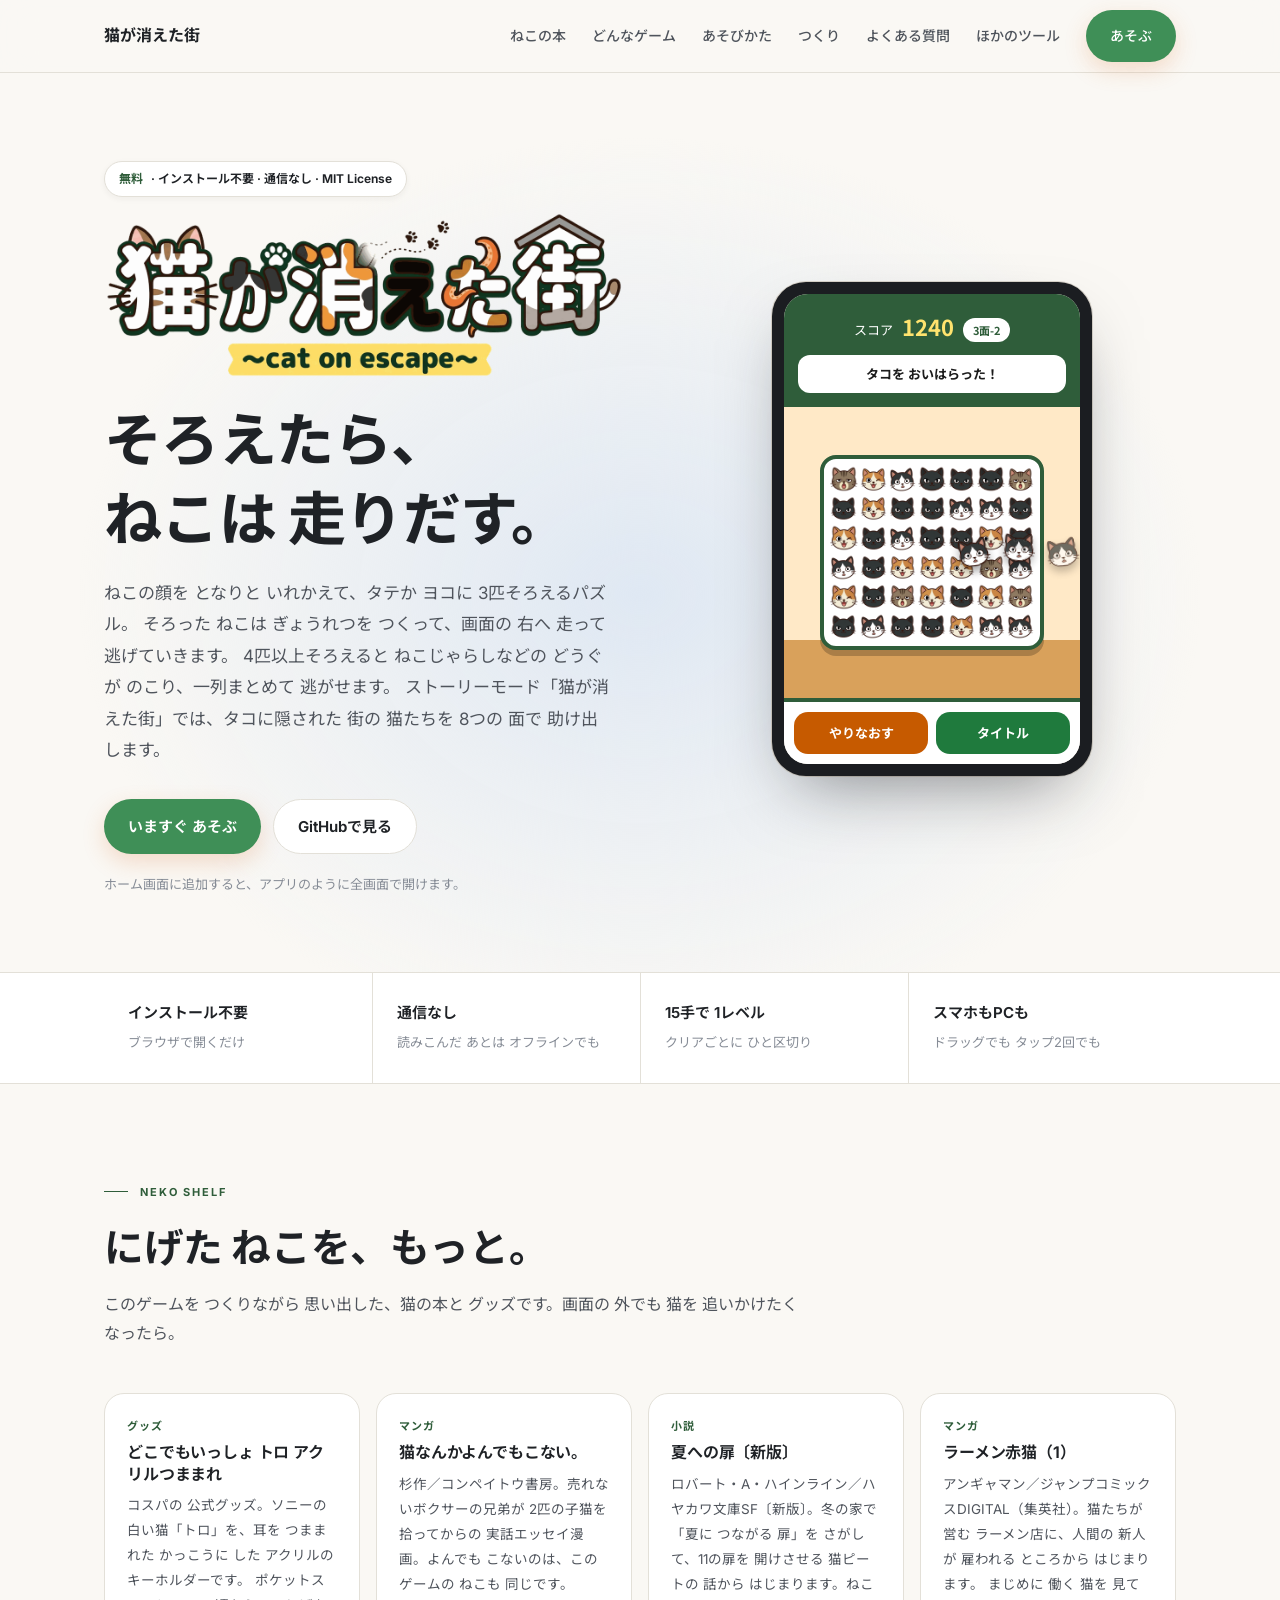
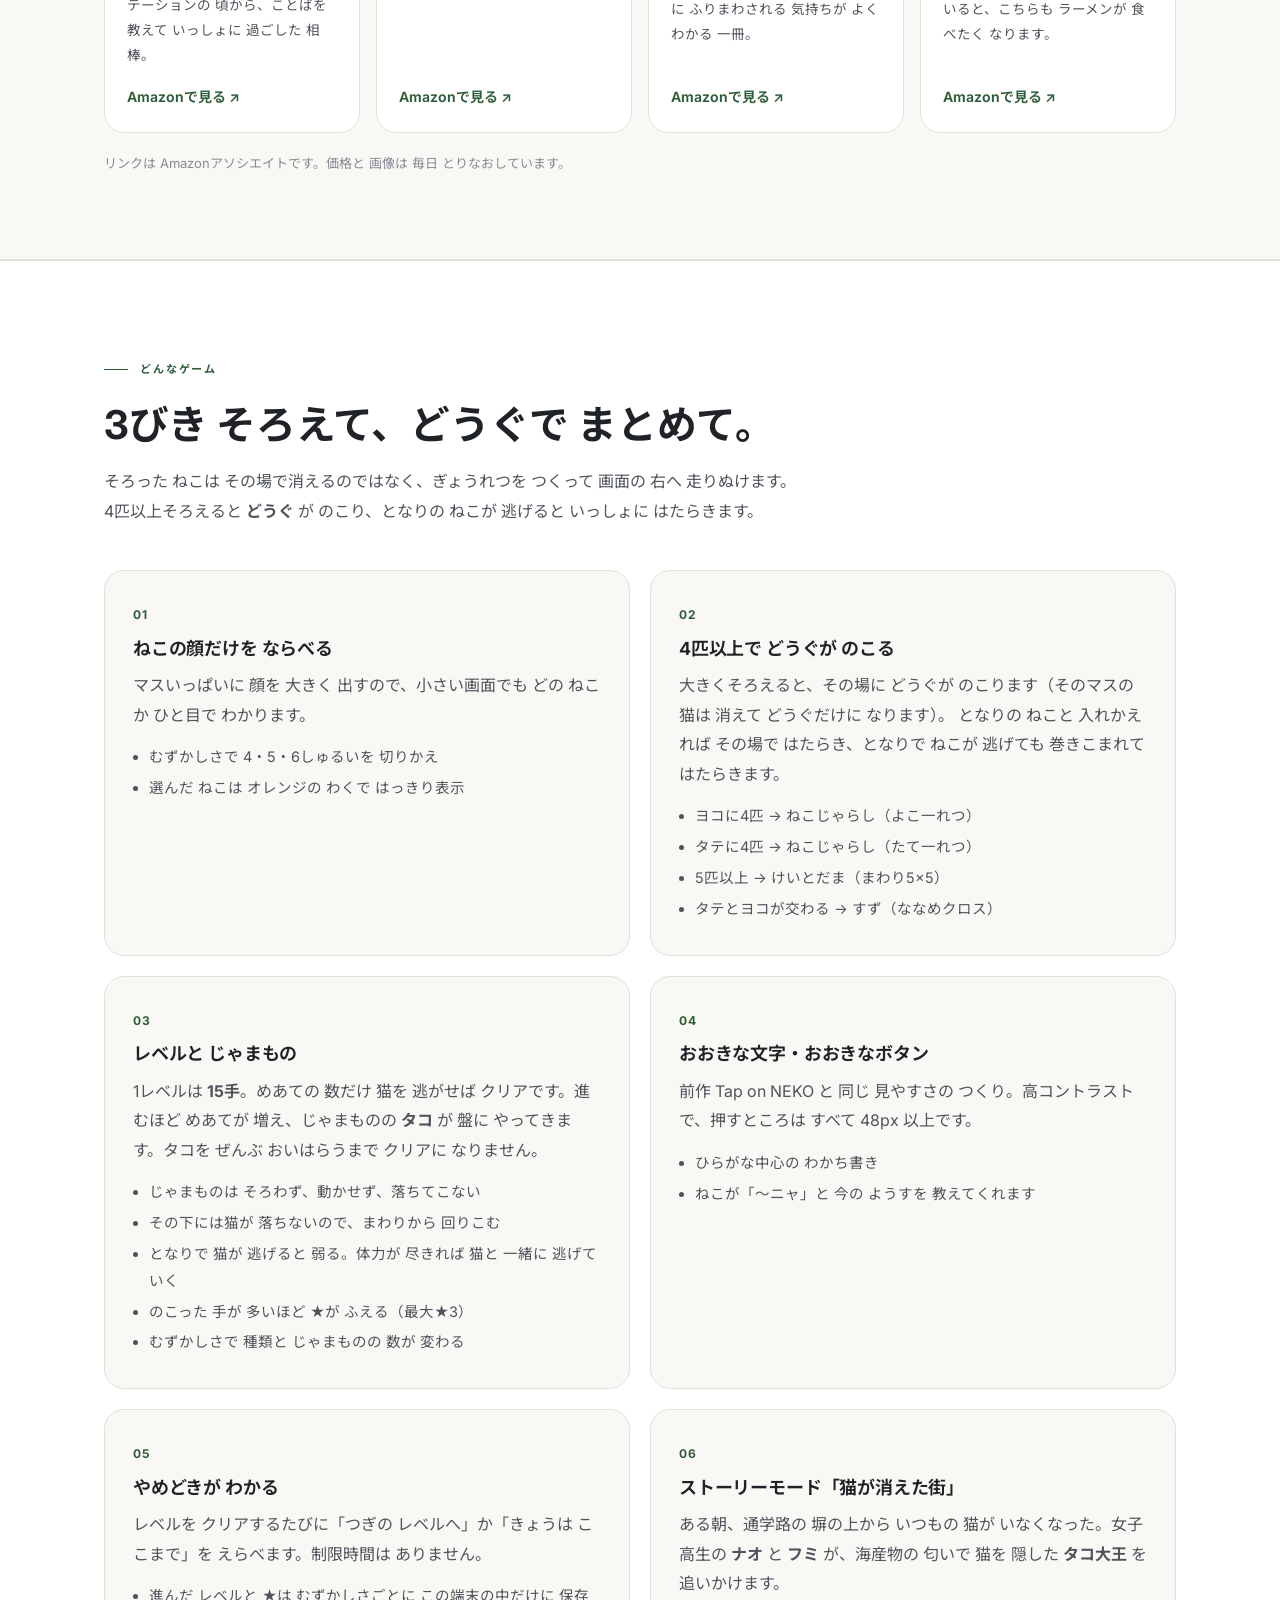
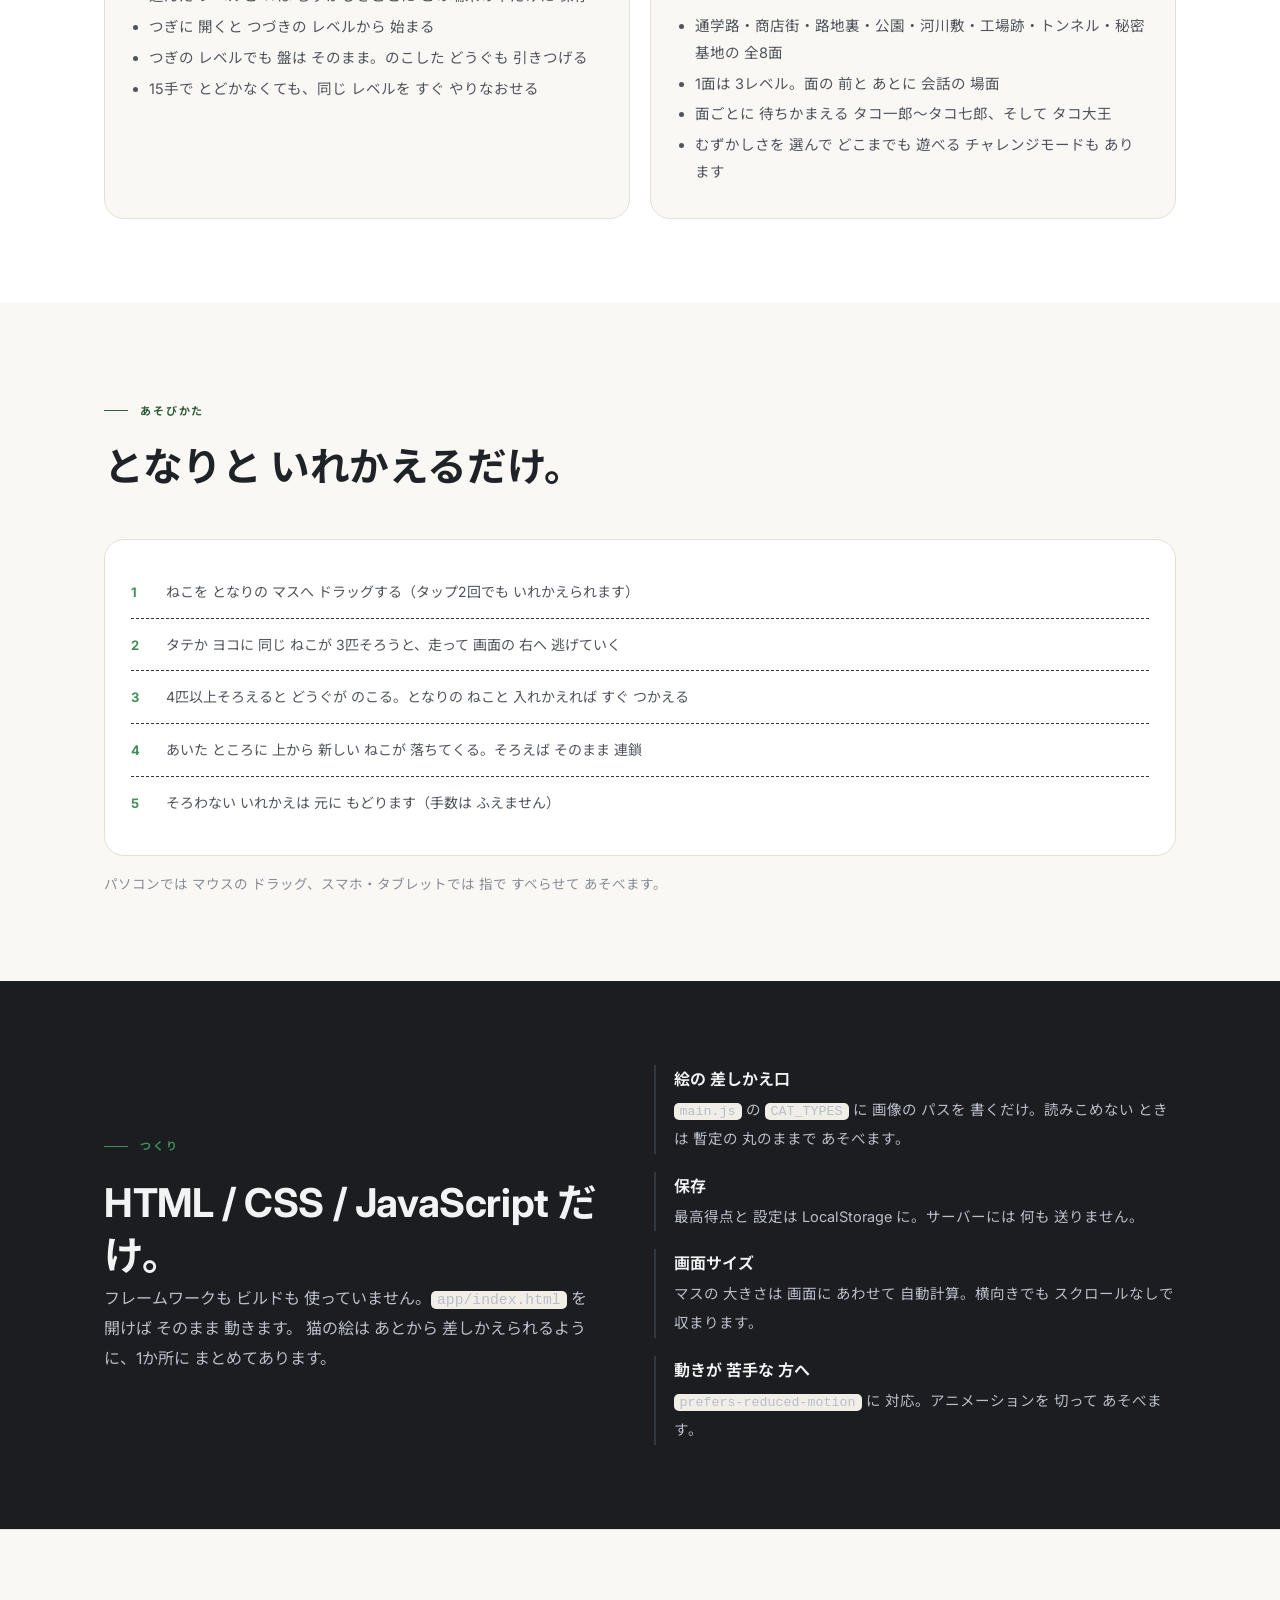
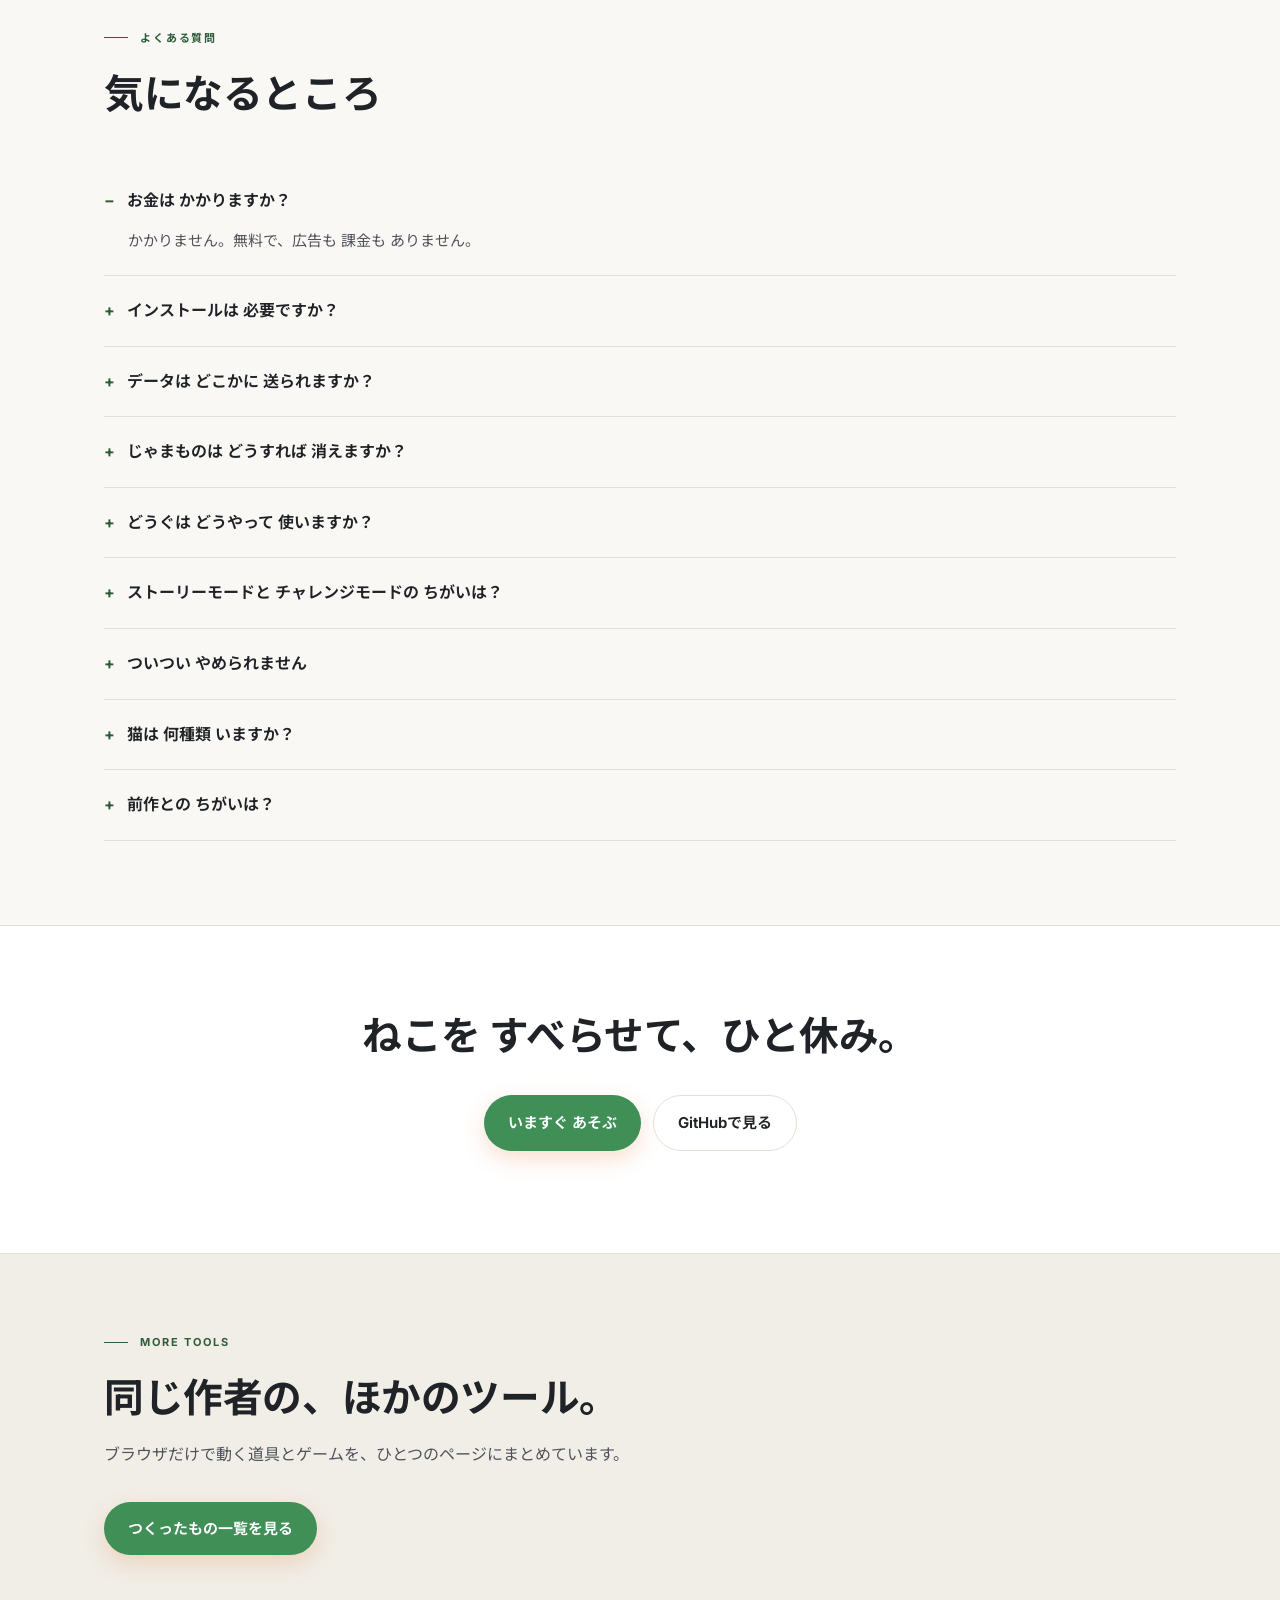
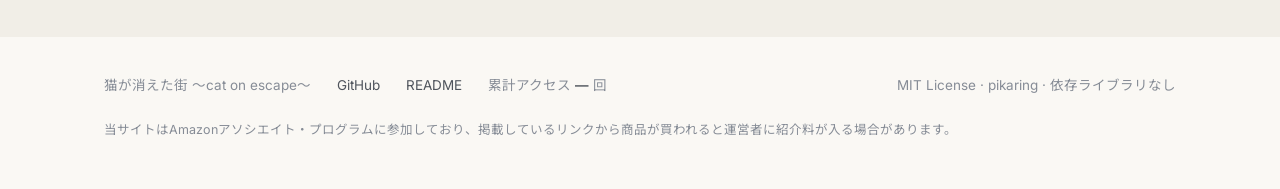
==== commit 7110349e: "紹介ページ・アプリの 名前を「猫が消えた街 〜cat on escape〜」に そろえる - 紹介ページ：title・og・JSON-LD・ヘッダー・フッターの 名前、説明文に ストーリーモード、ヒー" ====
--- a/index.html
+++ b/index.html
@@ -3,14 +3,14 @@
 <head>
 <meta charset="UTF-8">
 <meta name="viewport" content="width=device-width, initial-scale=1">
-<title>Cat on Escape｜3びき そろえて ねこを にがす、おちもの パズル</title>
-<meta name="description" content="インストール不要・通信なし・ブラウザだけで動く、ねこを にがす おちもの パズル。ねこの顔をスライドしてタテかヨコに3匹そろえると、行列をつくって画面の右へ走って逃げていきます。4匹以上そろえると ねこじゃらしなどの どうぐが手に入ります。">
+<title>猫が消えた街 〜cat on escape〜｜ねこを そろえて 逃がす、ストーリーつき パズル</title>
+<meta name="description" content="インストール不要・通信なし・ブラウザだけで動く、ねこを にがす おちもの パズル『猫が消えた街』。タコに隠された街の猫たちを、女子高生のナオとフミが助け出す全8面のストーリーモードと、むずかしさを選んでどこまでも遊べるチャレンジモード。ねこの顔をスライドして3匹そろえると、行列をつくって画面の右へ走って逃げていきます。">
 <meta name="theme-color" content="#2f5d3a">
 
 <link rel="canonical" href="https://pikaring.github.io/cat-on-escape/">
 <meta property="og:type" content="website">
-<meta property="og:title" content="Cat on Escape｜3びき そろえて ねこを にがす、おちもの パズル">
-<meta property="og:description" content="3びき そろえて ねこを にがす パズル。4匹以上そろえると どうぐが手に入り、一列やまわり5×5をまとめて逃がせます。インストール不要・通信なし。">
+<meta property="og:title" content="猫が消えた街 〜cat on escape〜｜ねこを そろえて 逃がす、ストーリーつき パズル">
+<meta property="og:description" content="タコに隠された街の猫たちを助け出す、全8面のストーリーつき パズル。3びき そろえて ねこを にがす。4匹以上そろえると どうぐが手に入り、一列やまわり5×5をまとめて逃がせます。インストール不要・通信なし。">
 <meta property="og:url" content="https://pikaring.github.io/cat-on-escape/">
 <meta property="og:image" content="https://pikaring.github.io/cat-on-escape/assets/icon.png">
 
@@ -47,9 +47,10 @@
 {
   "@context": "https://schema.org",
   "@type": "WebApplication",
-  "name": "Cat on Escape",
+  "name": "猫が消えた街 〜cat on escape〜",
+  "alternateName": "Cat on Escape",
   "url": "https://pikaring.github.io/cat-on-escape/",
-  "description": "インストール不要・通信なし・ブラウザだけで動く、ねこを にがす おちもの パズル。ねこの顔をスライドしてタテかヨコに3匹そろえると、行列をつくって画面の右へ走って逃げていきます。4匹以上そろえると ねこじゃらしなどの どうぐが手に入ります。",
+  "description": "インストール不要・通信なし・ブラウザだけで動く、ねこを にがす おちもの パズル『猫が消えた街』。タコに隠された街の猫たちを、女子高生のナオとフミが助け出す全8面のストーリーモードと、むずかしさを選んでどこまでも遊べるチャレンジモード。ねこの顔をスライドして3匹そろえると、行列をつくって画面の右へ走って逃げていきます。",
   "applicationCategory": "GameApplication",
   "operatingSystem": "すべて（ウェブブラウザ）",
   "inLanguage": "ja",
@@ -73,7 +74,7 @@
 
 <header class="header">
   <div class="wrap header-inner">
-    <a class="brand" href="./">Cat on Escape</a>
+    <a class="brand" href="./">猫が消えた街</a>
     <nav class="nav">
       <a href="#goods">ねこの本</a>
       <a href="#about">どんなゲーム</a>
@@ -90,6 +91,7 @@
   <div class="wrap hero-grid">
     <div>
       <span class="pill"><b>無料</b> · インストール不要 · 通信なし · MIT License</span>
+      <img class="hero-logo" src="app/images/story/logo.png" alt="猫が消えた街 〜cat on escape〜" width="1200" height="388">
       <h1>そろえたら、<br>ねこは 走りだす。</h1>
       <p class="lead">ねこの顔を となりと いれかえて、タテか ヨコに 3匹そろえるパズル。
         そろった ねこは ぎょうれつを つくって、画面の 右へ 走って 逃げていきます。
@@ -105,8 +107,8 @@
     <div class="phone" aria-hidden="true">
       <div class="screen screen-slide">
         <div class="sbar">
-          <p class="sscore">スコア <b>1240</b> <span class="sbadge">さいこう 1240</span></p>
-          <p class="smsg">よこ一れつが にげた！</p>
+          <p class="sscore">スコア <b>1240</b> <span class="sbadge">3面-2</span></p>
+          <p class="smsg">タコを おいはらった！</p>
         </div>
         <div class="sfield">
           <div class="sboard">
@@ -121,7 +123,7 @@
           <span class="srunner srunner--b"></span>
           <span class="srunner srunner--c"></span>
         </div>
-        <div class="sbtns"><b>はじめから</b><i>ねこの かず</i></div>
+        <div class="sbtns"><b>やりなおす</b><i>タイトル</i></div>
       </div>
     </div>
   </div>
@@ -334,7 +336,7 @@
 
 <footer class="footer">
   <div class="wrap footer-inner">
-    <span>Cat on Escape</span>
+    <span>猫が消えた街 〜cat on escape〜</span>
     <a href="https://github.com/pikaring/cat-on-escape">GitHub</a>
     <a href="https://github.com/pikaring/cat-on-escape/blob/main/README.md">README</a>
     <span class="counter">累計アクセス <b id="counter-value">―</b> 回</span>
--- a/assets/site.css
+++ b/assets/site.css
@@ -98,6 +98,7 @@
 .lead { font-size: 17px; max-width: 30em; }
 .hero-actions { display: flex; flex-wrap: wrap; gap: 12px; margin: 32px 0 18px; }
 .hero-note { font-size: 13px; color: var(--muted); }
+.hero-logo { display: block; width: min(100%, 520px); height: auto; margin: 14px 0 6px; }
 
 /* ---- 画面のモック（スマホの縦持ち） ----
    app/index.html の配色・構成をそのまま縮めたもの。 */
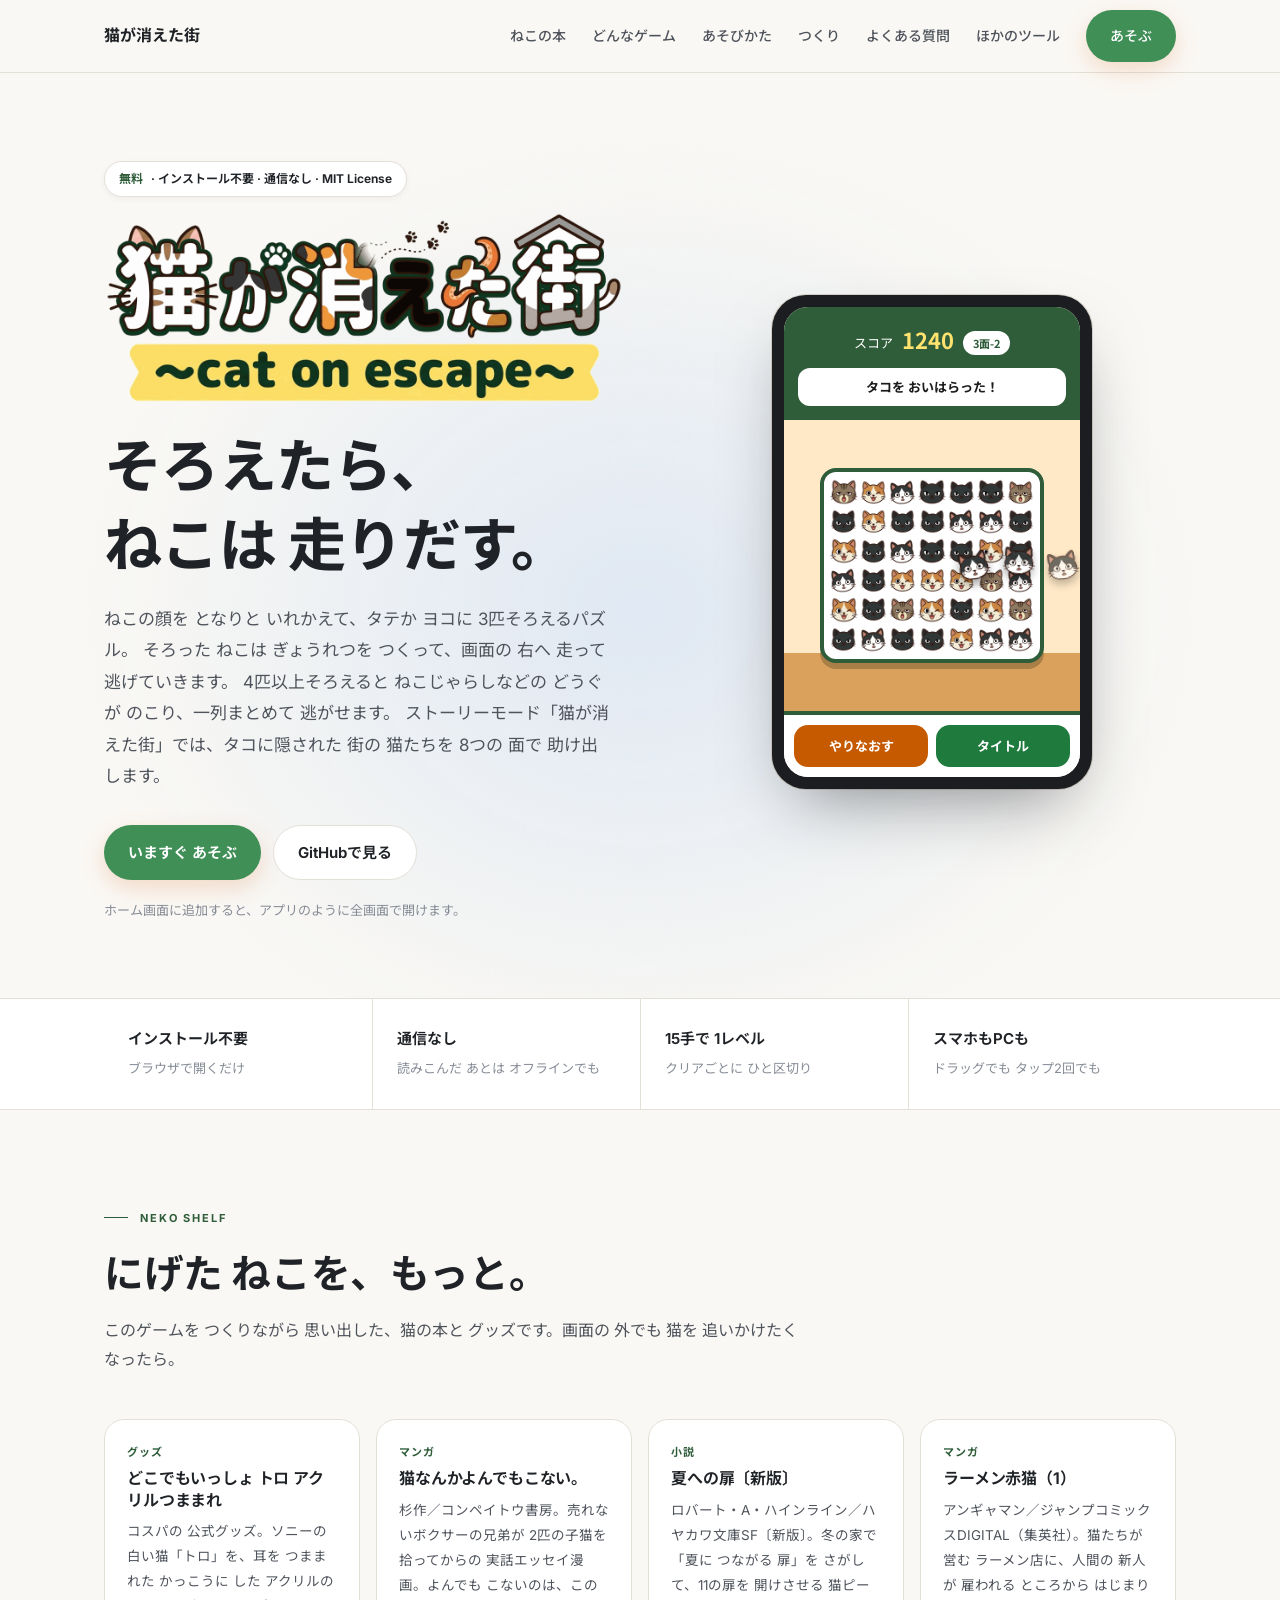
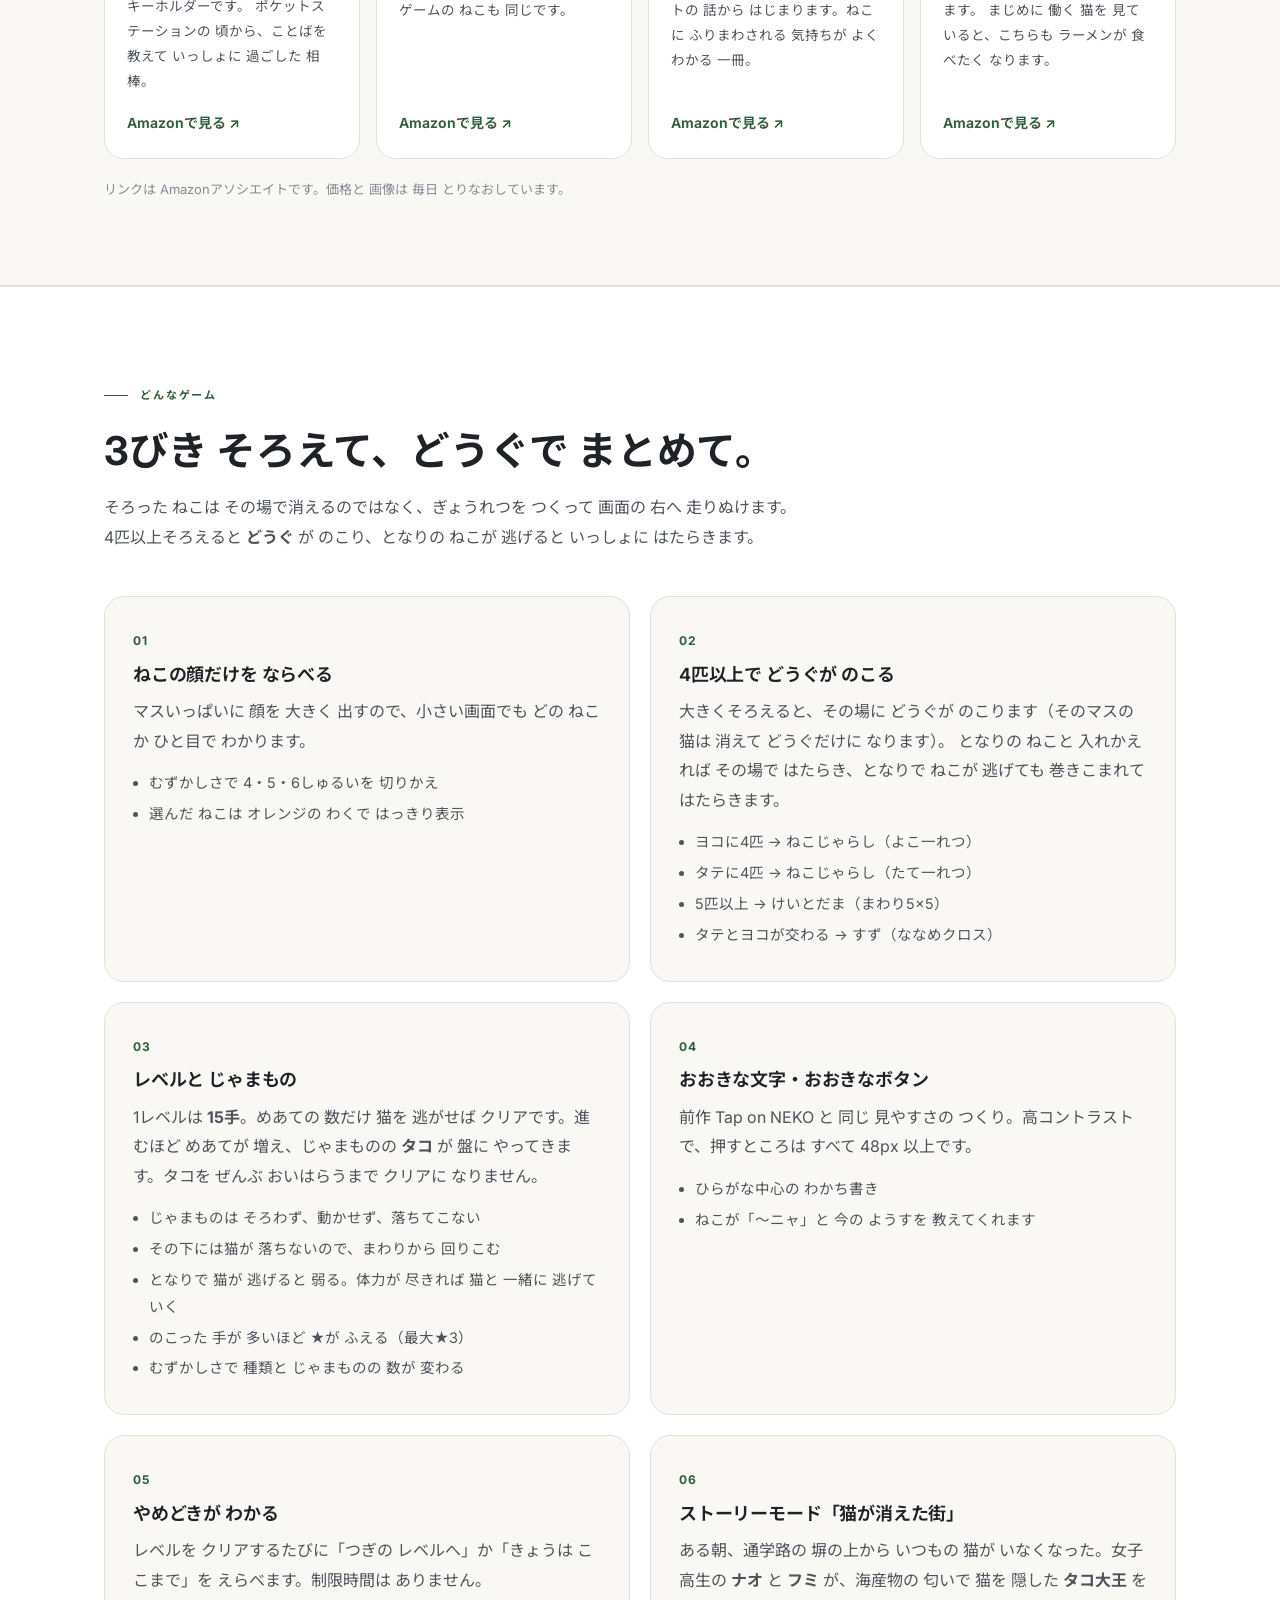
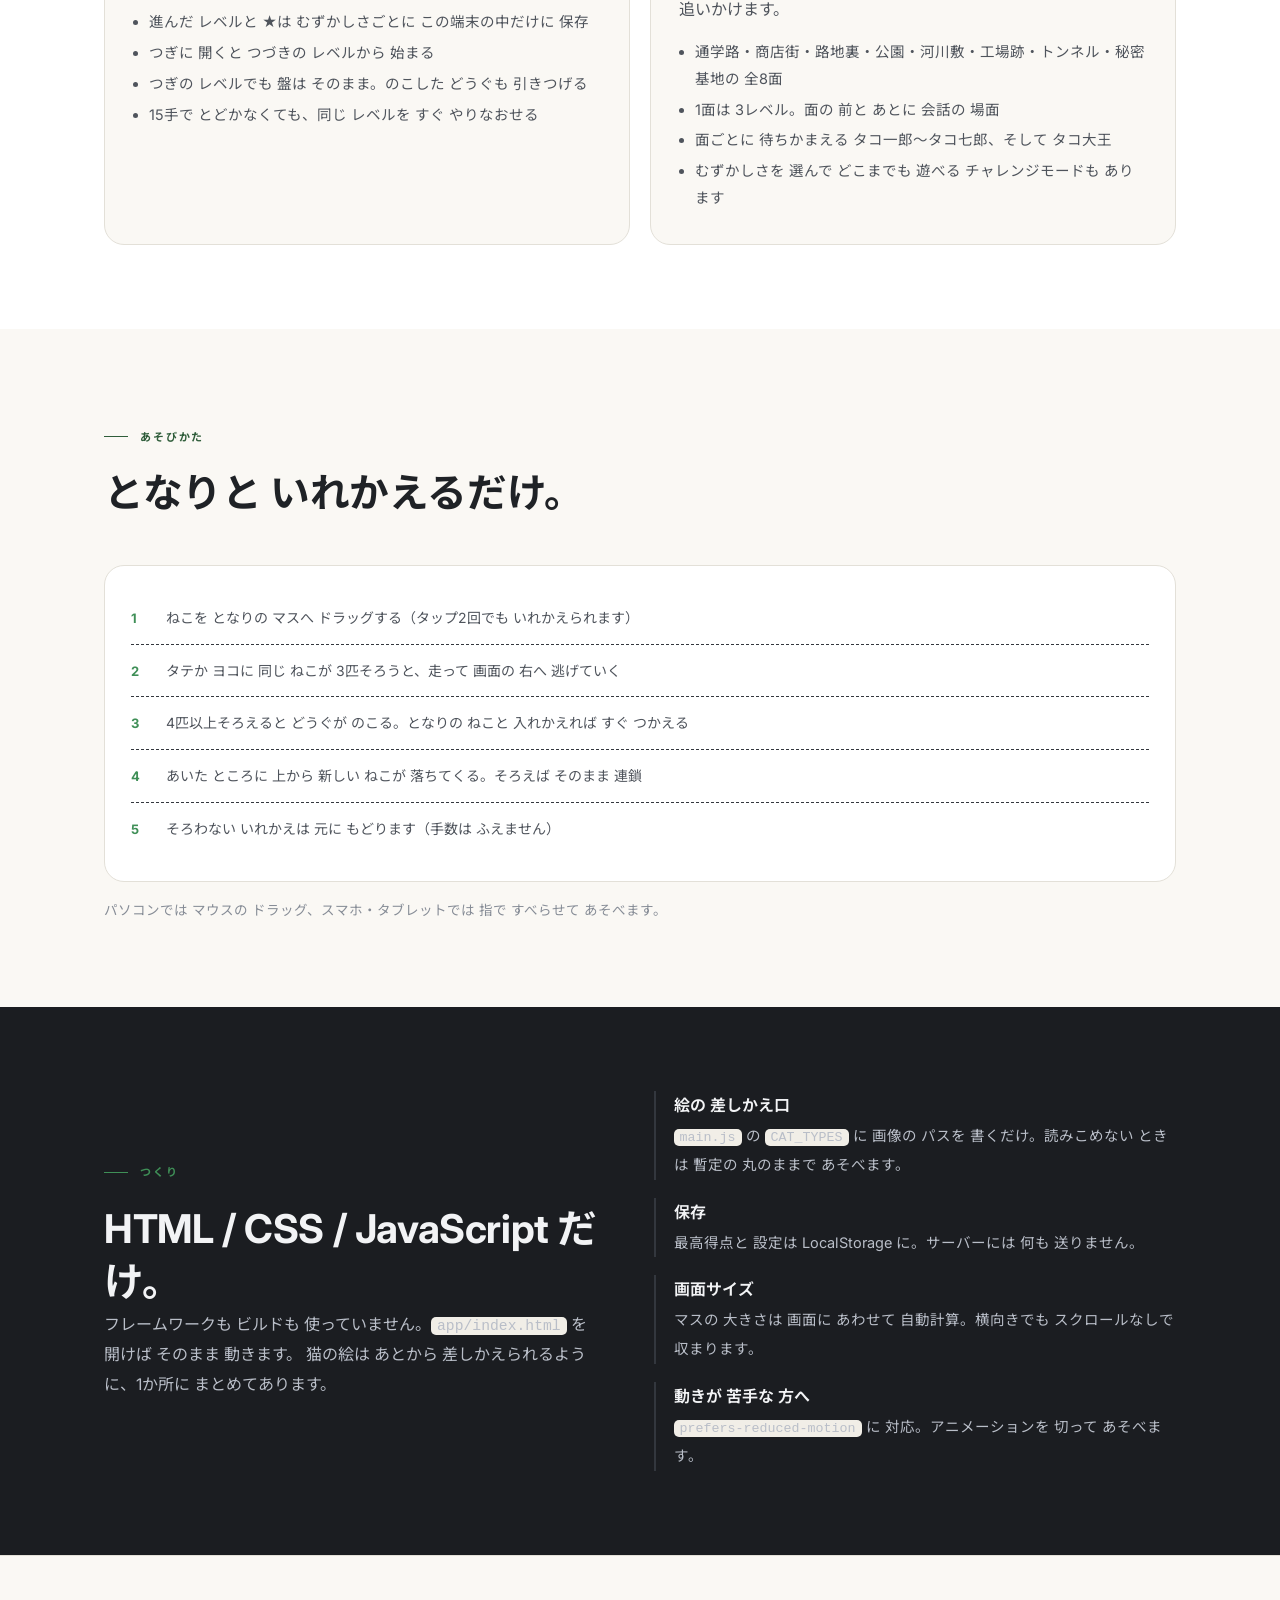
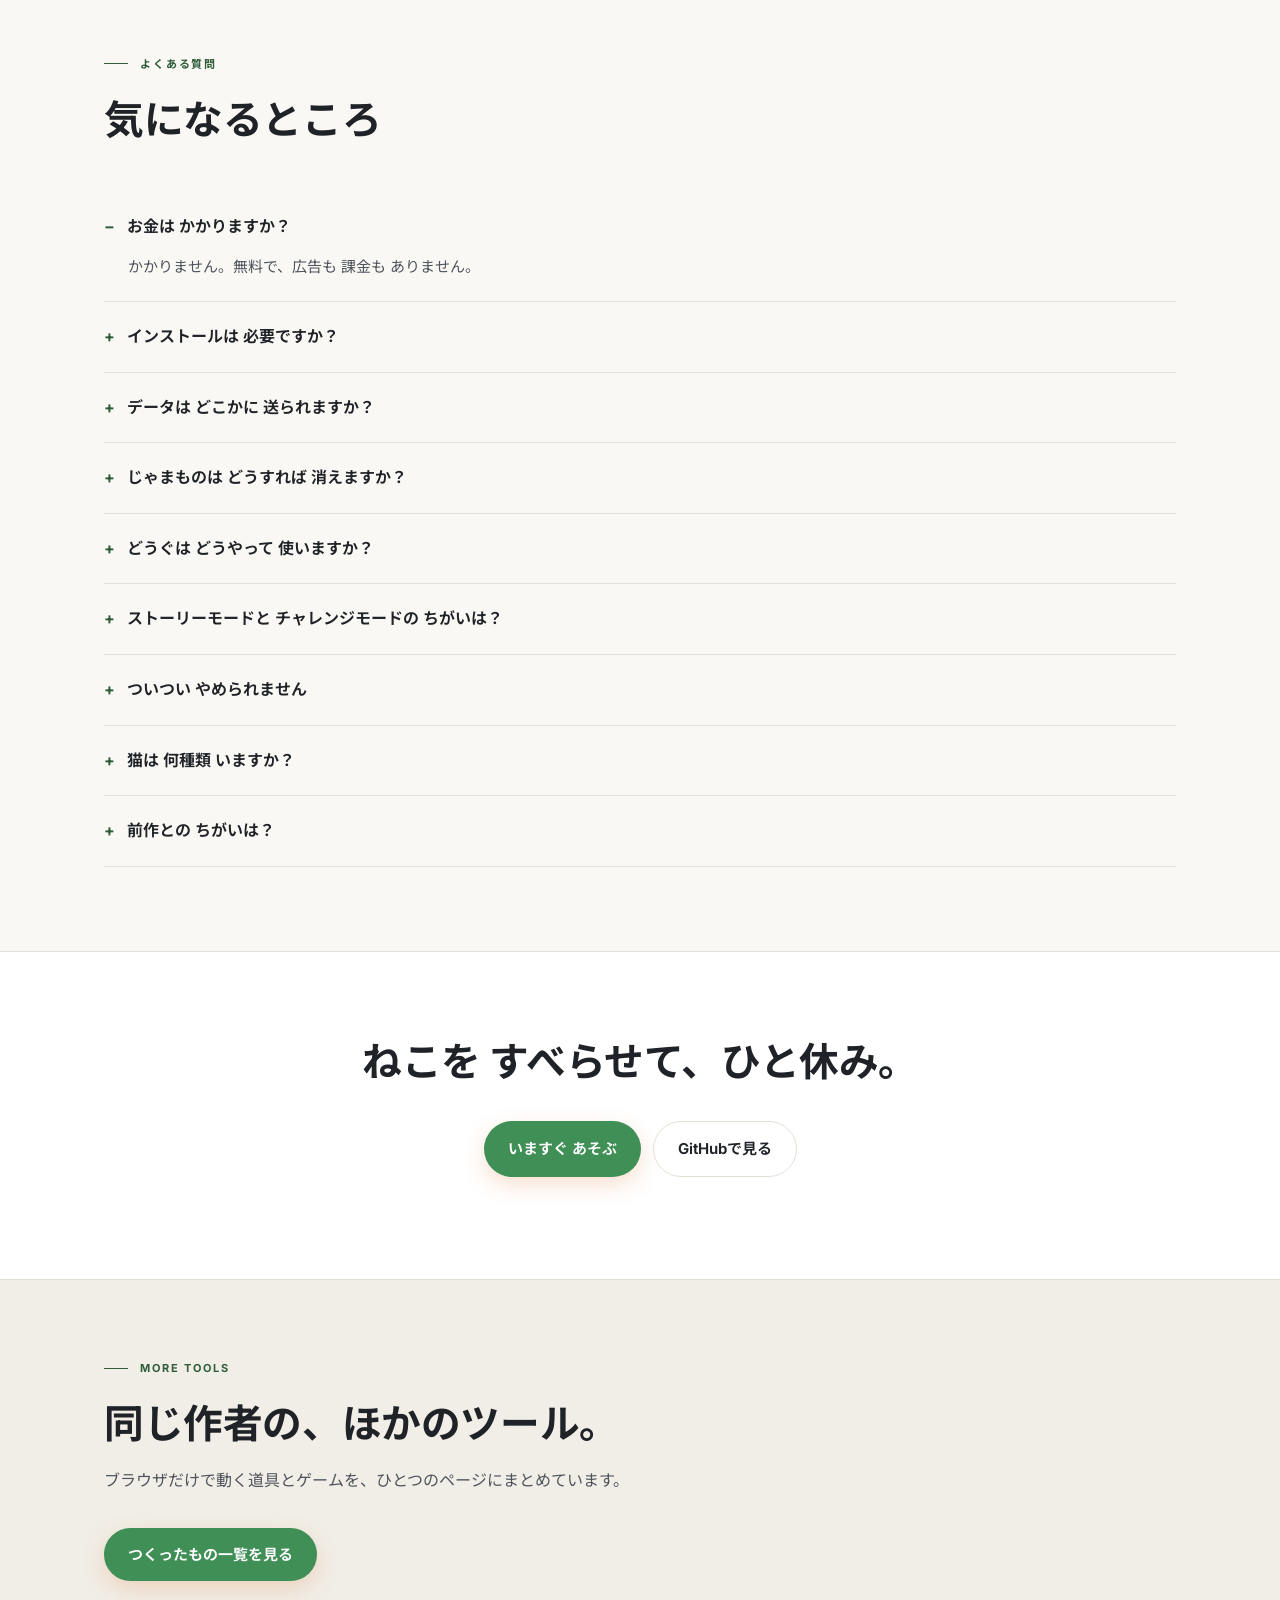
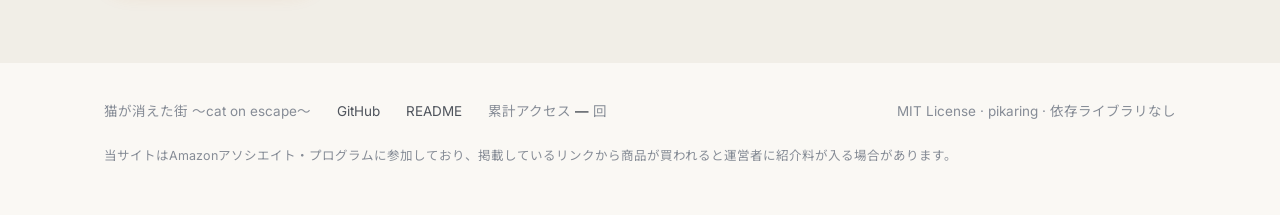
==== commit b5c76fe9: "ロゴの「〜cat on escape〜」の 帯を 大きく して、タイトルの はばに そろえる - logo.png を 元の 画像から 作りなおし（タイトルと 帯を 分けて、帯を 約1.8倍に） - " ====
--- a/index.html
+++ b/index.html
@@ -91,7 +91,7 @@
   <div class="wrap hero-grid">
     <div>
       <span class="pill"><b>無料</b> · インストール不要 · 通信なし · MIT License</span>
-      <img class="hero-logo" src="app/images/story/logo.png" alt="猫が消えた街 〜cat on escape〜" width="1200" height="388">
+      <img class="hero-logo" src="app/images/story/logo.png" alt="猫が消えた街 〜cat on escape〜" width="1200" height="448">
       <h1>そろえたら、<br>ねこは 走りだす。</h1>
       <p class="lead">ねこの顔を となりと いれかえて、タテか ヨコに 3匹そろえるパズル。
         そろった ねこは ぎょうれつを つくって、画面の 右へ 走って 逃げていきます。
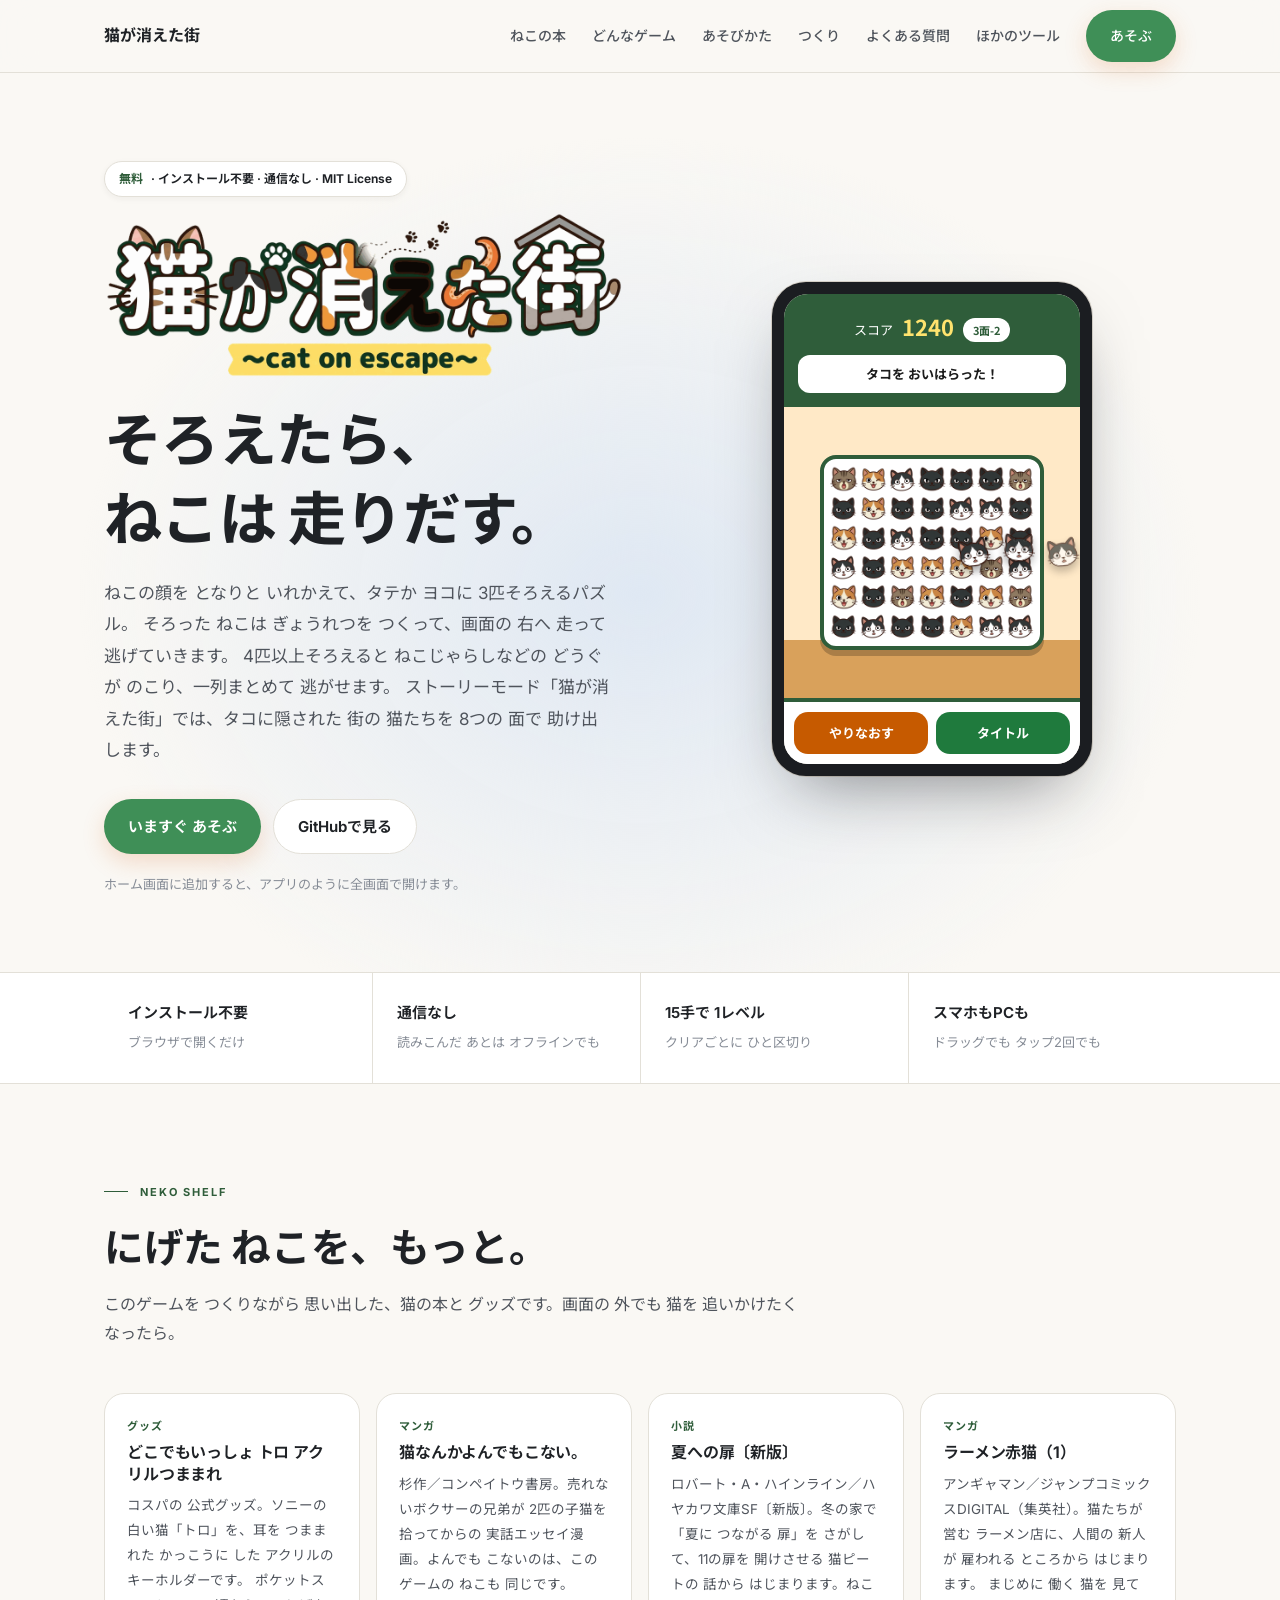
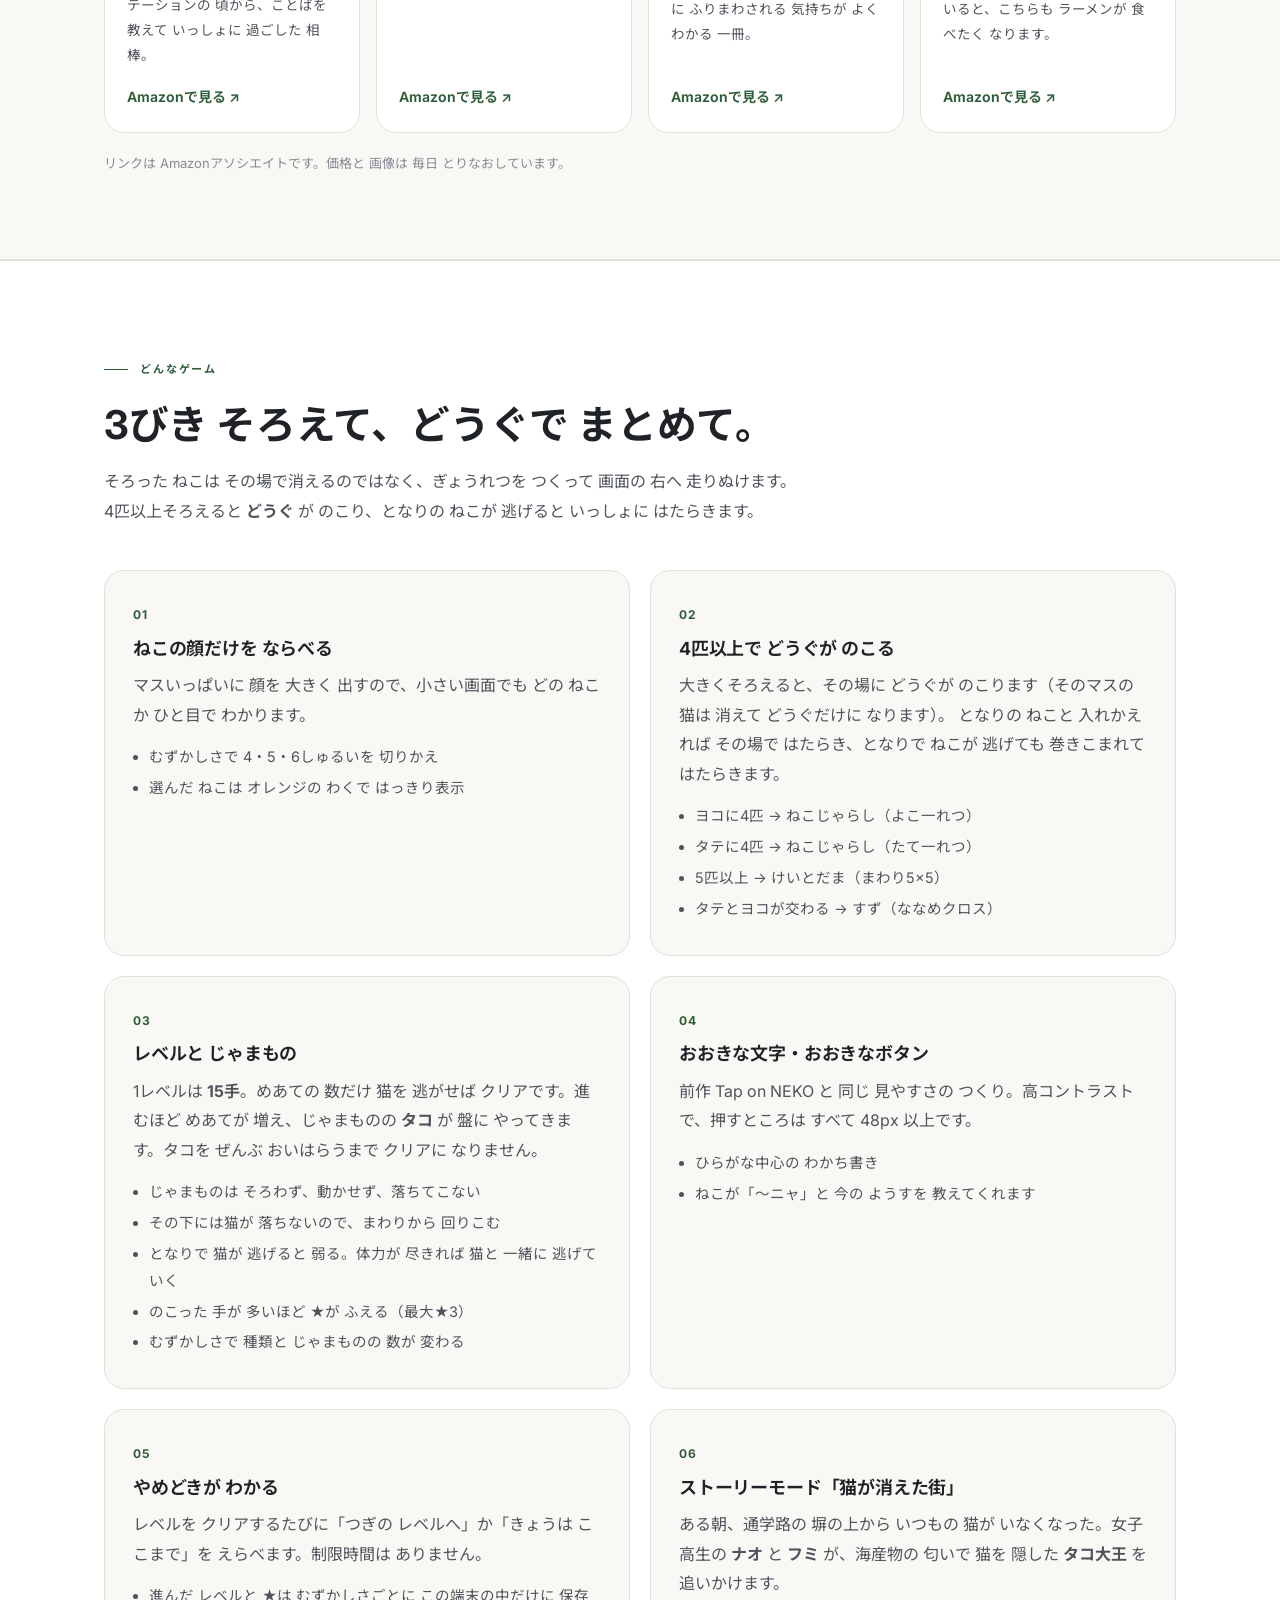
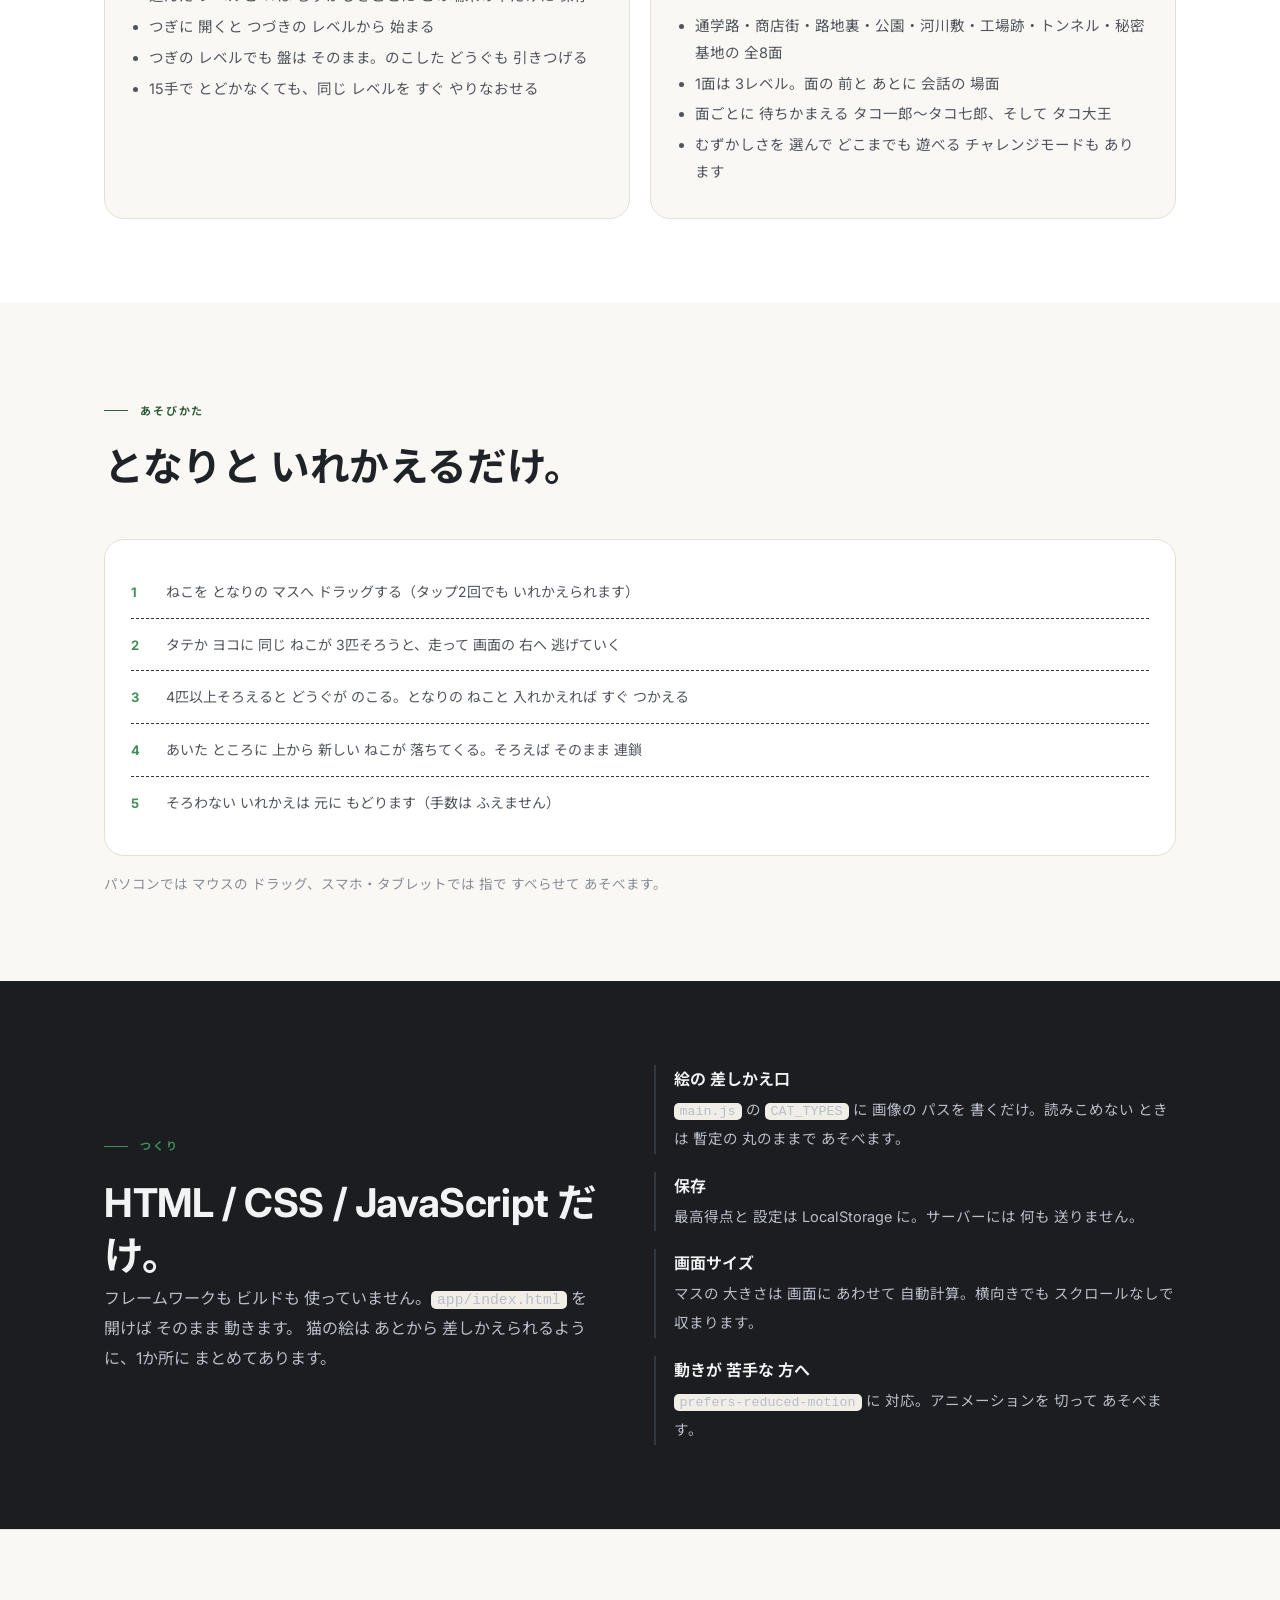
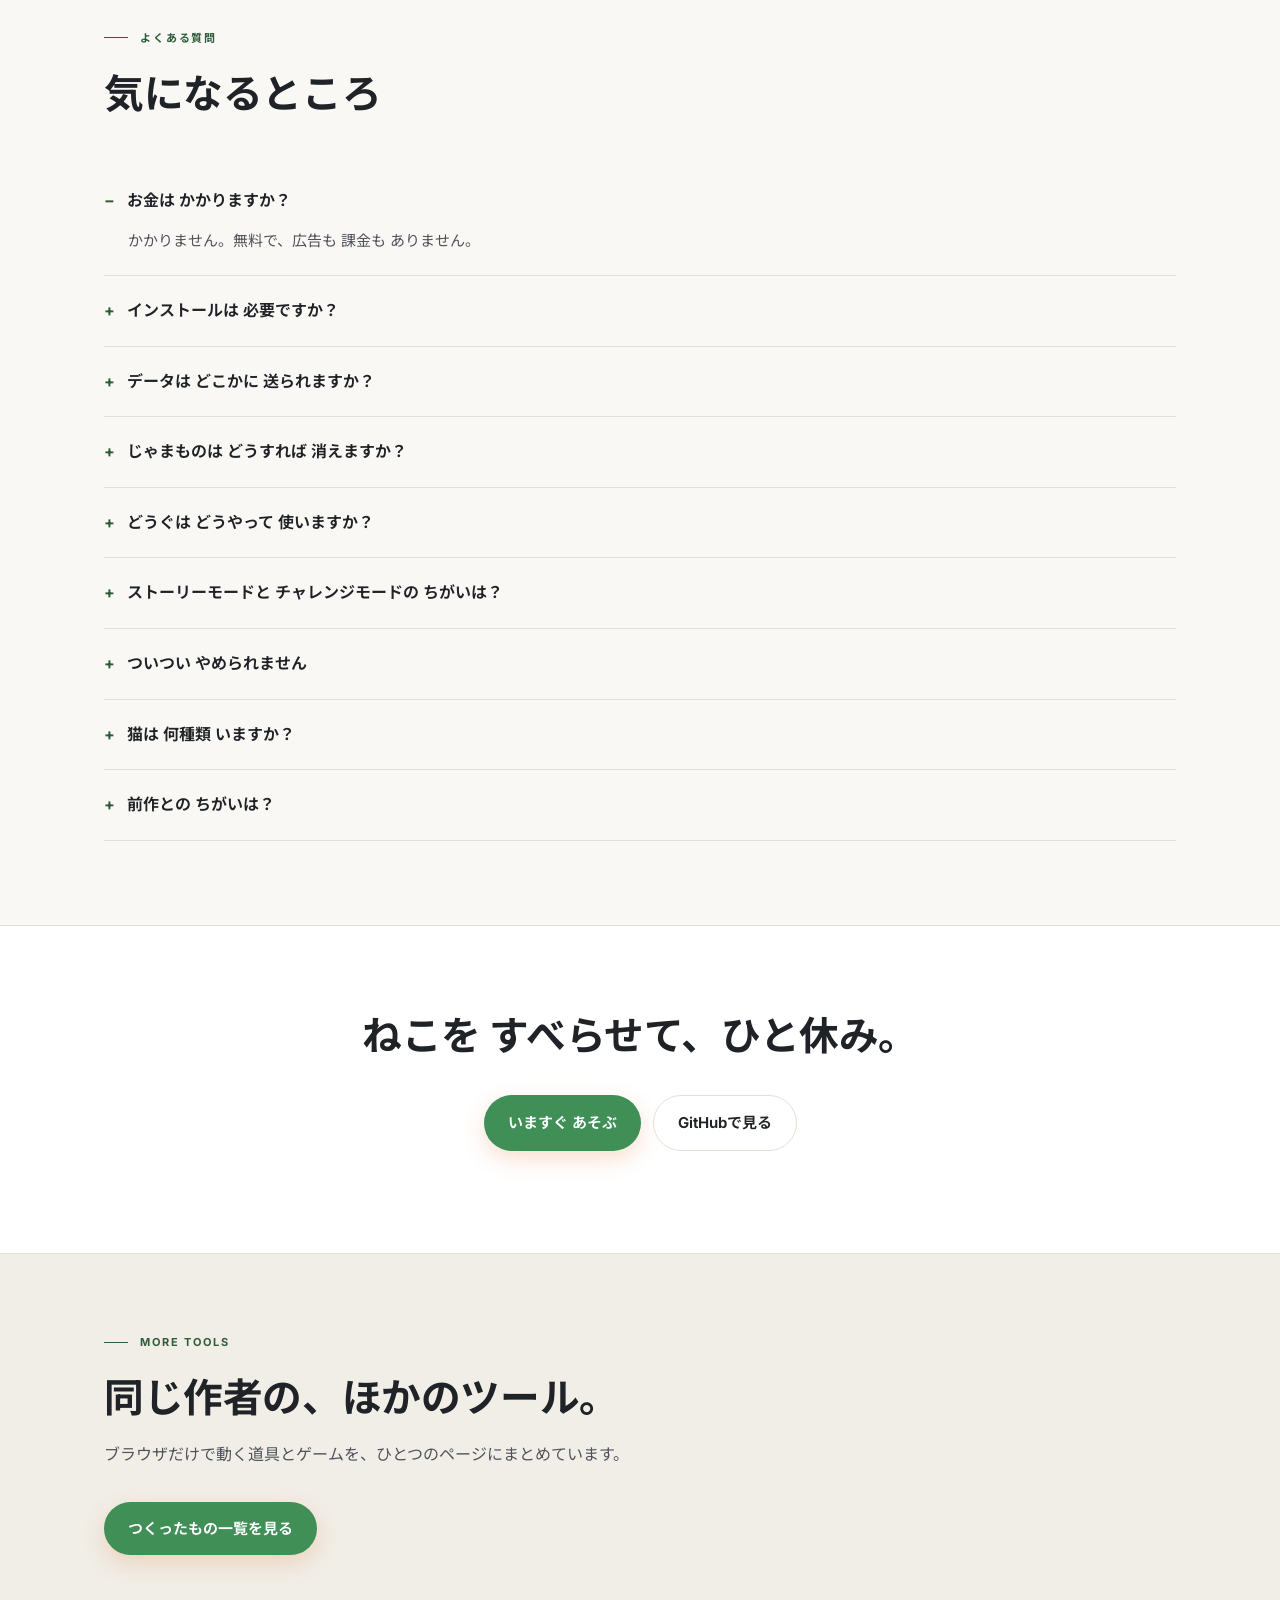
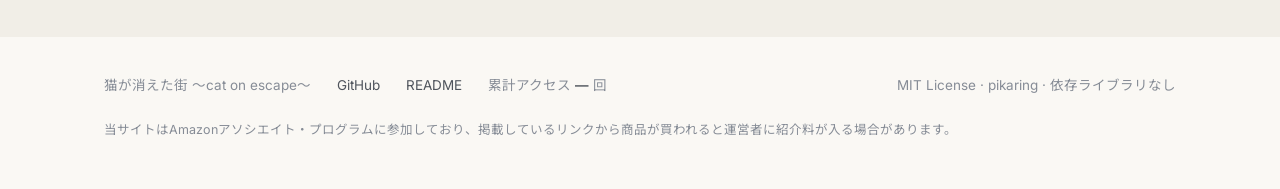
==== commit 0c5e5274: "タイトル画面の ロゴは もとに もどし、帯を 大きく した ロゴは アイコン専用に - app/images/story/logo.png（タイトル画面・紹介ページ）は 前の ロゴに もどす - 帯を" ====
--- a/index.html
+++ b/index.html
@@ -91,7 +91,7 @@
   <div class="wrap hero-grid">
     <div>
       <span class="pill"><b>無料</b> · インストール不要 · 通信なし · MIT License</span>
-      <img class="hero-logo" src="app/images/story/logo.png" alt="猫が消えた街 〜cat on escape〜" width="1200" height="448">
+      <img class="hero-logo" src="app/images/story/logo.png" alt="猫が消えた街 〜cat on escape〜" width="1200" height="388">
       <h1>そろえたら、<br>ねこは 走りだす。</h1>
       <p class="lead">ねこの顔を となりと いれかえて、タテか ヨコに 3匹そろえるパズル。
         そろった ねこは ぎょうれつを つくって、画面の 右へ 走って 逃げていきます。
